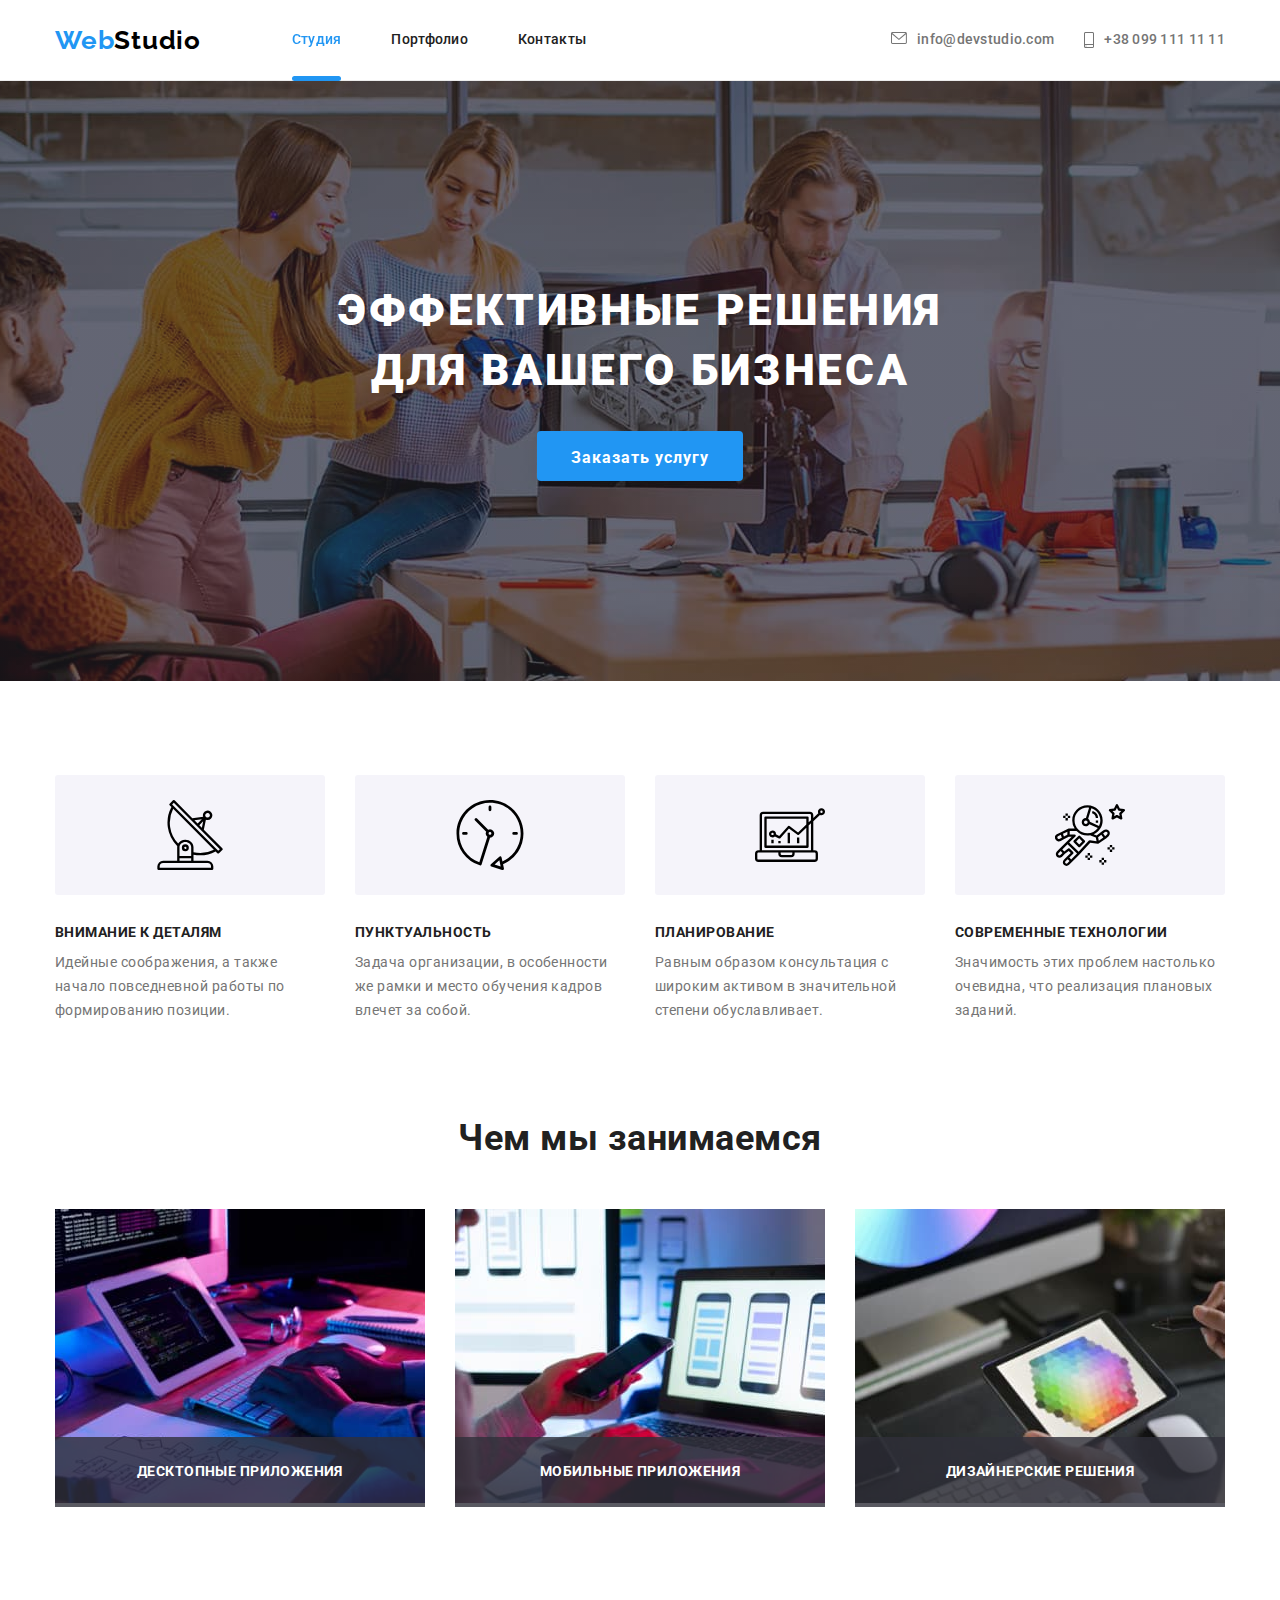
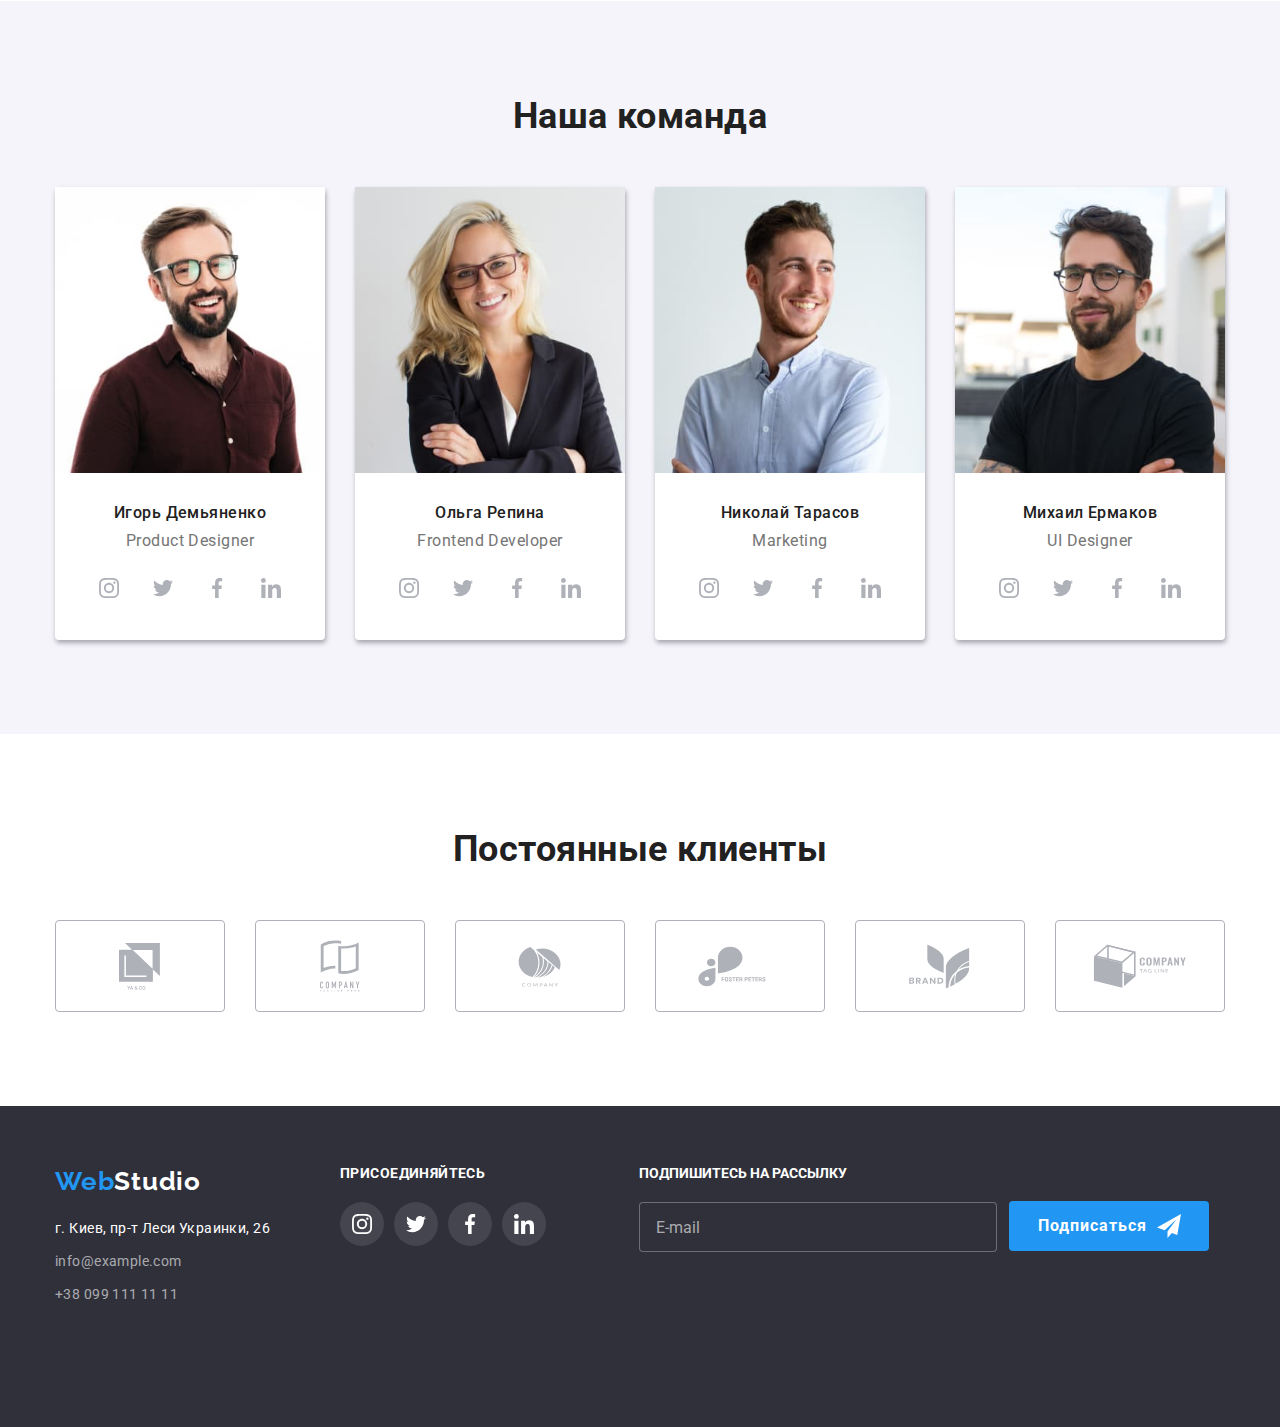
==== index.html @ f733507c "запушил дз №8" ====
<!DOCTYPE html>
<html lang="ru">
  <head>
    <meta charset="UTF-8" />
    <meta http-equiv="X-UA-Compatible" content="IE=edge" />
    <meta name="viewport" content="width=device-width, initial-scale=1.0" />
    <title>Document</title>
    <link rel="preconnect" href="https://fonts.googleapis.com" />
    <link rel="preconnect" href="https://fonts.gstatic.com" crossorigin />
    <link
      href="https://fonts.googleapis.com/css2?family=Raleway:wght@700&family=Roboto:wght@400;500;700;900&display=swap"
      rel="stylesheet"
    />
    <link
      rel="stylesheet"
      href="https://cdnjs.cloudflare.com/ajax/libs/modern-normalize/1.1.0/modern-normalize.min.css"
    />

    <link rel="stylesheet" href="./css/main.min.css" />
  </head>
  <body>
    <header class="header">
      <div class="container--flex container">
        <div class="mobile-menu" id="mobile-menu" data-menu>
          <nav class="site-nav">
            <ul class="site-nav__list">
              <li class="site-nav__item">
                <a href="/" class="site-nav__link site-nav__link--current">Студия</a>
              </li>
              <li class="site-nav__item">
                <a href="./portfolio.html" class="site-nav__link">Портфолио</a>
              </li>
              <li class="site-nav__item"><a href="" class="site-nav__link">Контакты</a></li>
            </ul>
          </nav>
          <ul class="contacts">
            <li class="contacts__item">
              <a class="contacts__link contacts__link--mail" href="mailto:info@devstudio.com">
                <svg class="contacts__icon contacts__icon--envelope">
                  <use href="./images/studio/sprite.svg#icon-envelope"></use>
                </svg>
                info@devstudio.com</a
              >
            </li>
            <li class="contacts__item">
              <a class="contacts__link contacts__link--tel" href="tel:+380991111111">
                <svg class="contacts__icon contacts__icon--smartphone">
                  <use href="./images/studio/sprite.svg#icon-smartphone"></use>
                </svg>
                +38 099 111 11 11</a
              >
            </li>
          </ul>
          <ul class="mobile-menu__list">
            <li class="mobile-menu__item"><a href="" class="mobile-menu__link">Intagram</a></li>
            <li class="mobile-menu__item"><a href="" class="mobile-menu__link">Twitter</a></li>
            <li class="mobile-menu__item"><a href="" class="mobile-menu__link">Facebook</a></li>
            <li class="mobile-menu__item"><a href="" class="mobile-menu__link">Linkedin</a></li>
          </ul>
        </div>
        <a class="header__logo" href="/">Web<span class="header__studio">Studio</span></a>
        <button
          type="button"
          -
          class="menu-button"
          aria-expanded="false"
          aria-controls="mobile-menu"
          data-menu-button
        >
          <svg
            class="mobile-button__icon"
            width="40px"
            height="40px"
            aria-label="Переключатель мобильного меню"
          >
            <use
              href="./images/mobile-menu-sprite.svg#icon-menu_40px"
              class="mobile-button__icon--menu"
            ></use>
            <use
              href="./images/mobile-menu-sprite.svg#icon-close_40px"
              class="mobile-button__icon--close"
            ></use>
          </svg>
        </button>
      </div>
    </header>
    <main>
      <div class="overlay">
        <section class="hero">
          <h1 class="hero__title">Эффективные решения для вашего бизнеса</h1>
          <button data-modal-open class="hero__button" type="button">Заказать услугу</button>
        </section>
      </div>
      <section class="section">
        <div class="container">
          <h2 class="section__title visually-hidden">Особенности</h2>
          <ul class="feutures">
            <li class="feutures__item">
              <div class="feutures__image">
                <svg class="feutures__icon">
                  <use
                    href="./images/studio/sprite.svg#icon-antenna"
                    width="70px"
                    height="70px"
                  ></use>
                </svg>
              </div>
              <h3 class="feutures__title">Внимание к деталям</h3>
              <p class="feutures__text">
                Идейные соображения, а также начало повседневной работы по формированию позиции.
              </p>
            </li>
            <li class="feutures__item">
              <div class="feutures__image">
                <svg class="feutures__icon">
                  <use href="./images/studio/sprite.svg#icon-clock"></use>
                </svg>
              </div>
              <h3 class="feutures__title">Пунктуальность</h3>
              <p class="feutures__text">
                Задача организации, в особенности же рамки и место обучения кадров влечет за собой.
              </p>
            </li>
            <li class="feutures__item">
              <div class="feutures__image">
                <svg class="feutures__icon">
                  <use
                    href="./images/studio/sprite.svg#icon-diagram"
                    width="70px"
                    height="70px"
                  ></use>
                </svg>
              </div>
              <h3 class="feutures__title">Планирование</h3>
              <p class="feutures__text">
                Равным образом консультация с широким активом в значительной степени обуславливает.
              </p>
            </li>
            <li class="feutures__item">
              <div class="feutures__image">
                <svg class="feutures__icon">
                  <use
                    href="./images/studio/sprite.svg#icon-astronaut"
                    width="70px"
                    height="70px"
                  ></use>
                </svg>
              </div>
              <h3 class="feutures__title">Современные технологии</h3>
              <p class="feutures__text">
                Значимость этих проблем настолько очевидна, что реализация плановых заданий.
              </p>
            </li>
          </ul>
        </div>
      </section>
      <section class="example section">
        <div class="container">
          <h2 class="section__title">Чем мы занимаемся</h2>
          <ul class="examples">
            <li class="examples__item">
              <a href="" class="examples__link"
                ><img
                  srcset="
                    ./images/studio/Example-370px.jpg    1x,
                    ./images/studio/Example-370px@2x.jpg 2x
                  "
                  src="./images/studio/Example-370px.jpg"
                  alt="Человек набирает код"
                  width="370"
                />
                <div class="examples__thumb">
                  <p class="examples__text">ДЕСКТОПНЫЕ ПРИЛОЖЕНИЯ</p>
                </div>
              </a>
            </li>
            <li class="examples__item">
              <a href="" class="examples__link"
                ><img
                  srcset="
                    ./images/studio/Example1-370px.jpg    1x,
                    ./images/studio/Example1-370px@2x.jpg 2x
                  "
                  src="./images/studio/Example1-370px.jpg"
                  alt="Сайты на мобильных телефонах"
                  width="370"
                />
                <div class="examples__thumb">
                  <p class="examples__text">МОБИЛЬНЫЕ ПРИЛОЖЕНИЯ</p>
                </div>
              </a>
            </li>
            <li class="examples__item">
              <a href="" class="examples__link"
                ><img
                  srcset="
                    ./images/studio/Example2-370px.jpg    1x,
                    ./images/studio/Example2-370px@2x.jpg 2x
                  "
                  src="./images/studio/Example2-370px.jpg"
                  alt="Дизайнер подбирает цвета"
                  width="370"
                />
                <div class="examples__thumb">
                  <p class="examples__text">ДИЗАЙНЕРСКИЕ РЕШЕНИЯ</p>
                </div>
              </a>
            </li>
          </ul>
        </div>
      </section>
      <section class="members section">
        <div class="container">
          <h2 class="section__title">Наша команда</h2>
          <ul class="staff">
            <li class="staff__item">
              <img
                class="staff__image"
                srcset="
                  ./images/studio/img-270px.jpg    270w,
                  ./images/studio/img-354px.jpg    354w,
                  ./images/studio/img-450px.jpg    450w,
                  ./images/studio/img-270px@2x.jpg 540w,
                  ./images/studio/img-354px@2x.jpg 708w,
                  ./images/studio/img-450px@2x.jpg 900w
                "
                src="./images/studio/img-270px.jpg"
                sizes="(min-width:1200px) 25vw, (min-width:768px) 50vw, 100vw"
                alt="Мужчина"
              />
              <h3 class="staff__name">Игорь Демьяненко</h3>
              <p class="staff__post">Product Designer</p>
              <ul class="socials">
                <li class="socials__item">
                  <a href="" class="socials__link">
                    <svg class="socials__icon">
                      <use href="./images/studio/sprite.svg#icon-instagram"></use>
                    </svg>
                  </a>
                </li>
                <li class="socials__item">
                  <a href="" class="socials__link">
                    <svg class="socials__icon">
                      <use href="./images/studio/sprite.svg#icon-twitter"></use>
                    </svg>
                  </a>
                </li>
                <li class="socials__item">
                  <a href="" class="socials__link">
                    <svg class="socials__icon">
                      <use href="./images/studio/sprite.svg#icon-facebook"></use>
                    </svg>
                  </a>
                </li>
                <li class="socials__item">
                  <a href="" class="socials__link">
                    <svg class="socials__icon">
                      <use href="./images/studio/sprite.svg#icon-linkedin"></use>
                    </svg>
                  </a>
                </li>
              </ul>
            </li>
            <li class="staff__item">
              <img
                class="staff__image"
                srcset="
                  ./images/studio/img1-270px.jpg    270w,
                  ./images/studio/img1-354px.jpg    354w,
                  ./images/studio/img1-450px.jpg    450w,
                  ./images/studio/img1-270px@2x.jpg 540w,
                  ./images/studio/img1-354px@2x.jpg 708w,
                  ./images/studio/img1-450px@2x.jpg 900w
                "
                src="./images/studio/img1-270px.jpg"
                sizes="(min-width:1200px) 25vw, (min-width:768px) 50vw, 100vw"
                alt="Женщина"
              />
              <h3 class="staff__name">Ольга Репина</h3>
              <p class="staff__post">Frontend Developer</p>
              <ul class="socials">
                <li class="socials__item">
                  <a href="" class="socials__link">
                    <svg class="socials__icon">
                      <use href="./images/studio/sprite.svg#icon-instagram"></use>
                    </svg>
                  </a>
                </li>
                <li class="socials__item">
                  <a href="" class="socials__link">
                    <svg class="socials__icon">
                      <use href="./images/studio/sprite.svg#icon-twitter"></use>
                    </svg>
                  </a>
                </li>
                <li class="socials__item">
                  <a href="" class="socials__link">
                    <svg class="socials__icon">
                      <use href="./images/studio/sprite.svg#icon-facebook"></use>
                    </svg>
                  </a>
                </li>
                <li class="socials__item">
                  <a href="" class="socials__link">
                    <svg class="socials__icon">
                      <use href="./images/studio/sprite.svg#icon-linkedin"></use>
                    </svg>
                  </a>
                </li>
              </ul>
            </li>
            <li class="staff__item">
              <img
                class="staff__image"
                srcset="
                  ./images/studio/img2-270px.jpg    270w,
                  ./images/studio/img2-354px.jpg    354w,
                  ./images/studio/img2-450px.jpg    450w,
                  ./images/studio/img2-270px@2x.jpg 540w,
                  ./images/studio/img2-354px@2x.jpg 708w,
                  ./images/studio/img2-450px@2x.jpg 900w
                "
                src="./images/studio/img2-270px.jpg"
                sizes="(min-width:1200px) 25vw, (min-width:768px) 50vw, 100vw"
                alt="Мужчина"
              />
              <h3 class="staff__name">Николай Тарасов</h3>
              <p class="staff__post">Marketing</p>
              <ul class="socials">
                <li class="socials__item">
                  <a href="" class="socials__link">
                    <svg class="socials__icon">
                      <use href="./images/studio/sprite.svg#icon-instagram"></use>
                    </svg>
                  </a>
                </li>
                <li class="socials__item">
                  <a href="" class="socials__link">
                    <svg class="socials__icon">
                      <use href="./images/studio/sprite.svg#icon-twitter"></use>
                    </svg>
                  </a>
                </li>
                <li class="socials__item">
                  <a href="" class="socials__link">
                    <svg class="socials__icon">
                      <use href="./images/studio/sprite.svg#icon-facebook"></use>
                    </svg>
                  </a>
                </li>
                <li class="socials__item">
                  <a href="" class="socials__link">
                    <svg class="socials__icon">
                      <use href="./images/studio/sprite.svg#icon-linkedin"></use>
                    </svg>
                  </a>
                </li>
              </ul>
            </li>
            <li class="staff__item">
              <img
                class="staff__image"
                srcset="
                  ./images/studio/img3-270px.jpg    270w,
                  ./images/studio/img3-354px.jpg    354w,
                  ./images/studio/img3-450px.jpg    450w,
                  ./images/studio/img3-270px@2x.jpg 540w,
                  ./images/studio/img3-354px@2x.jpg 708w,
                  ./images/studio/img3-450px@2x.jpg 900w
                "
                src="./images/studio/img3-270px.jpg"
                sizes="(min-width:1200px) 25vw, (min-width:768px) 50vw, 100vw"
                alt="Мужчина"
              />
              <h3 class="staff__name">Михаил Ермаков</h3>
              <p class="staff__post">UI Designer</p>
              <ul class="socials">
                <li class="socials__item">
                  <a href="" class="socials__link">
                    <svg class="socials__icon">
                      <use href="./images/studio/sprite.svg#icon-instagram"></use>
                    </svg>
                  </a>
                </li>
                <li class="socials__item">
                  <a href="" class="socials__link">
                    <svg class="socials__icon">
                      <use href="./images/studio/sprite.svg#icon-twitter"></use>
                    </svg>
                  </a>
                </li>
                <li class="socials__item">
                  <a href="" class="socials__link">
                    <svg class="socials__icon">
                      <use href="./images/studio/sprite.svg#icon-facebook"></use>
                    </svg>
                  </a>
                </li>
                <li class="socials__item">
                  <a href="" class="socials__link">
                    <svg class="socials__icon">
                      <use href="./images/studio/sprite.svg#icon-linkedin"></use>
                    </svg>
                  </a>
                </li>
              </ul>
            </li>
          </ul>
        </div>
      </section>
      <section class="clients section">
        <div class="container">
          <h1 class="section__title">Постоянные клиенты</h1>
          <ul class="clients__list">
            <li class="clients__item">
              <a href="" class="clients__link">
                <svg class="clients__icon" height="47px" width="41px">
                  <use href="./images/studio/sprite.svg#icon-group"></use>
                </svg>
              </a>
            </li>
            <li class="clients__item">
              <a href="" class="clients__link">
                <svg class="clients__icon" width="40px" height="52px">
                  <use href="./images/studio/sprite.svg#icon-group1"></use>
                </svg>
              </a>
            </li>
            <li class="clients__item">
              <a href="" class="clients__link">
                <svg class="clients__icon" width="43px" height="41px">
                  <use href="./images/studio/sprite.svg#icon-group2"></use>
                </svg>
              </a>
            </li>
            <li class="clients__item">
              <a href="" class="clients__link">
                <svg class="clients__icon" width="84px" height="41px">
                  <use href="./images/studio/sprite.svg#icon-group3"></use>
                </svg>
              </a>
            </li>
            <li class="clients__item">
              <a href="" class="clients__link">
                <svg class="clients__icon" width="63px" height="45px">
                  <use href="./images/studio/sprite.svg#icon-group4"></use>
                </svg>
              </a>
            </li>
            <li class="clients__item">
              <a href="" class="clients__link">
                <svg class="clients__icon" width="94px" height="44px">
                  <use href="./images/studio/sprite.svg#icon-group5"></use>
                </svg>
              </a>
            </li>
          </ul>
        </div>
      </section>
    </main>
    <footer class="footer">
      <div class="container">
        <div class="flexbox">
          <div class="info">
            <a class="header__logo" href="/"
              >Web<span class="header__studio--white">Studio</span></a
            >
            <ul class="info__list">
              <li class="info__item">
                <p class="info__adress">г. Киев, пр-т Леси Украинки, 26</p>
              </li>
              <li class="info__item">
                <a class="info__link" href="mailto:info@example.com">info@example.com</a>
              </li>
              <li class="info__item">
                <a class="info__link" href="tel:+380991111111">+38 099 111 11 11</a>
              </li>
            </ul>
          </div>
          <div class="footer__socials">
            <h2 class="socials__title">Присоединяйтесь</h2>
            <ul class="socials socials--footer">
              <li class="socials__item">
                <a href="" class="socials__link socials__link--white">
                  <svg class="socials__icon">
                    <use href="./images/studio/sprite.svg#icon-instagram"></use>
                  </svg>
                </a>
              </li>
              <li class="socials__item">
                <a href="" class="socials__link socials__link--white">
                  <svg class="socials__icon">
                    <use href="./images/studio/sprite.svg#icon-twitter"></use>
                  </svg>
                </a>
              </li>
              <li class="socials__item">
                <a href="" class="socials__link socials__link--white">
                  <svg class="socials__icon">
                    <use href="./images/studio/sprite.svg#icon-facebook"></use>
                  </svg>
                </a>
              </li>
              <li class="socials__item">
                <a href="" class="socials__link socials__link--white">
                  <svg class="socials__icon">
                    <use href="./images/studio/sprite.svg#icon-linkedin"></use>
                  </svg>
                </a>
              </li>
            </ul>
          </div>
          <form class="subscribe" name="subscribe">
            <label class="subscribe__label" for="footer-label">ПОДПИШИТЕСЬ НА РАССЫЛКУ</label>
            <input
              class="subscribe__input"
              type="email"
              name="email"
              placeholder="E-mail"
              id="footer-label"
            />
            <button class="subscribe__button" type="submit">
              <span class="subscribe__text">Подписаться</span>
              <svg class="subscribe__icon" height="24px" weith="24px">
                <use href="./images/studio/sprite.svg#icon-send"></use>
              </svg>
            </button>
          </form>
        </div>
      </div>
    </footer>
    <div data-modal class="backdrop is-hidden">
      <div class="modal">
        <button data-modal-close class="modal__close">
          <svg class="modal__icon" width="11px" height="11px">
            <use href="./images/studio/sprite.svg#icon-Vector"></use>
          </svg>
        </button>
        <form class="request" action="request">
          <h1 class="request__text">Оставьте свои данные, мы вам перезвоним</h1>
          <div class="request__field">
            <label for="username" class="request__label">Имя</label>
            <input
              class="request__input"
              type="text"
              name="username"
              id="username"
              placeholder=" "
            />
            <svg class="request__icon">
              <use href="./images/studio/sprite.svg#icon-person-black-18dp-1"></use>
            </svg>
          </div>
          <div class="request__field">
            <label for="user-tel" class="request__label">Телефон</label>
            <input class="request__input" type="tel" name="tel" id="user-tel" placeholder=" " />
            <svg class="request__icon">
              <use href="./images/studio/sprite.svg#icon-phone-black-18dp-1"></use>
            </svg>
          </div>
          <div class="request__field">
            <label for="user-mail" class="request__label">Почта</label>
            <input
              class="request__input"
              type="email"
              name="email"
              id="user-mail"
              placeholder=" "
            />
            <svg class="request__icon">
              <use href="./images/studio/sprite.svg#icon-email-black-18dp-1"></use>
            </svg>
          </div>
          <div class="request__field">
            <label class="request__label" for="comment ">Комментарий</label>
            <textarea
              class="comment-area"
              name="comment"
              id="comment"
              placeholder="Введите текст"
            ></textarea>
          </div>
          <div class="agreement">
            <input class="agreement__input" id="check" type="checkbox" />
            <label class="agreement__label" for="check"
              >Соглашаюсь с рассылкой и принимаю
              <a class="agreement__link" href="/">Условия договора </a>
              <span class="agreement__check">
                <svg width="16px" height="15px" class="agreement__icon">
                  <use href="./images/studio/sprite.svg#icon-icon-check"></use>
                </svg>
              </span>
            </label>
          </div>
          <div class="send">
            <button class="send__button" type="submit">Отправить</button>
          </div>
        </form>
      </div>
    </div>
    <script src="./js/modal.js"></script>
    <script src="./js/menu.js"></script>
  </body>
</html>
---- css/main.min.css ----
html{-webkit-box-sizing:border-box;box-sizing:border-box}*,*::before,*::after{-webkit-box-sizing:inherit;box-sizing:inherit}body{color:#757575}:root{--main-animation: cubic-bezier(0.4, 0, 0.2, 1)}.container{padding-left:15px;padding-right:15px;margin:0 auto;width:100%}@media screen and (min-width: 480px){.container{width:480px}}@media screen and (min-width: 768px){.container{width:768px}}@media screen and (min-width: 1200px){.container{width:1200px}}.container--flex{display:-webkit-box;display:-ms-flexbox;display:flex;-webkit-box-align:center;-ms-flex-align:center;align-items:center;-webkit-box-pack:justify;-ms-flex-pack:justify;justify-content:space-between}@media screen and (min-width: 768px){.container--flex{-webkit-box-orient:horizontal;-webkit-box-direction:reverse;-ms-flex-direction:row-reverse;flex-direction:row-reverse;-webkit-box-pack:justify;-ms-flex-pack:justify;justify-content:space-between}}.section{padding-top:60px;padding-bottom:60px}@media screen and (min-width: 1200px){.section{padding-bottom:0;padding-top:94px}}.section__title{margin-top:0;margin-bottom:50px;color:#212121;text-align:center}.visually-hidden{position:absolute;white-space:nowrap;margin:-1px;width:1px;height:1px;overflow:hidden;border:0;padding:0;clip:rect(0 0 0 0);-webkit-clip-path:inset(50%);clip-path:inset(50%)}body{font-family:Roboto,sans-serif}main{letter-spacing:.03em}.header__logo{font-family:Raleway,cursive;font-weight:700;font-size:24px;line-height:1.16;letter-spacing:.03em}@media screen and (min-width: 1200px){.header__logo{font-size:26px;line-height:1.19}}.site-nav__link{font-weight:500;font-size:40px;line-height:1.18;letter-spacing:.02em}@media screen and (min-width: 768px){.site-nav__link{font-size:14px;line-height:1.14}}.contacts__link--tel{font-size:34px;line-height:1.18;font-weight:500;letter-spacing:.02em}.contacts__link--mail{font-size:24px;line-height:1.16;font-weight:500;letter-spacing:.02em}@media screen and (min-width: 768px){.contacts__link{font-weight:500;font-size:12px;line-height:1.16;letter-spacing:.02em}}@media screen and (min-width: 1200px){.contacts__link{font-size:14px;line-height:1.14}}.mobile-menu__item{font-weight:500;font-size:18px;line-height:1.2;letter-spacing:.02em}.hero__button{font-weight:700;font-size:16px;line-height:1.9;letter-spacing:.06em}.section__title{font-weight:700;font-size:36px;line-height:1.17}.hero__title{font-family:"Roboto";font-weight:900;font-size:26px;line-height:1.62;text-align:center;letter-spacing:.06em;text-transform:uppercase}@media screen and (min-width: 1200px){.hero__title{font-size:44px;line-height:1.36}}.feutures__title{font-weight:700;font-size:14px;line-height:1.14;text-transform:uppercase}.feutures__text{font-size:14px;line-height:1.71}.examples__text{font-weight:700;font-size:14px;line-height:1.14;text-align:center;letter-spacing:.03em;text-transform:uppercase}.staff__name{font-weight:500;font-size:16px;line-height:1.19}.info__adress{font-size:14px;line-height:1.71;letter-spacing:.03em}.info__link{font-size:14px;line-height:1.71;letter-spacing:.03em}.socials__title{font-weight:700;font-size:14px;line-height:1.14;letter-spacing:.03em;text-transform:uppercase}.subscribe__label{font-weight:700;font-size:14px;line-height:1.14;text-transform:uppercase}.subscribe__input::-webkit-input-placeholder{font-weight:400;font-size:16px;line-height:1.25}.subscribe__input::-moz-placeholder{font-weight:400;font-size:16px;line-height:1.25}.subscribe__input:-ms-input-placeholder{font-weight:400;font-size:16px;line-height:1.25}.subscribe__input::-ms-input-placeholder{font-weight:400;font-size:16px;line-height:1.25}.subscribe__input::placeholder{font-weight:400;font-size:16px;line-height:1.25}.subscribe__button{font-weight:700;font-size:16px;line-height:1.87;letter-spacing:.06em}.projects__btn{font-family:Roboto,sans-serif;font-weight:500;font-size:16px;line-height:1.6}.works__title{font-weight:700;font-size:18px;line-height:2;letter-spacing:.06em}.works__text{font-size:16px;line-height:1.9}.thumb__text{font-weight:400;font-size:18px;line-height:28px}.request__text{font-weight:700;font-size:20px;line-height:1.15}.request__label{font-weight:400;font-size:12px;line-height:1.17;letter-spacing:.01em}.comment-area::-webkit-input-placeholder{font-weight:400;font-size:12px;line-height:14px;letter-spacing:.01em}.comment-area::-moz-placeholder{font-weight:400;font-size:12px;line-height:14px;letter-spacing:.01em}.comment-area:-ms-input-placeholder{font-weight:400;font-size:12px;line-height:14px;letter-spacing:.01em}.comment-area::-ms-input-placeholder{font-weight:400;font-size:12px;line-height:14px;letter-spacing:.01em}.comment-area::placeholder{font-weight:400;font-size:12px;line-height:14px;letter-spacing:.01em}.agreement__label{font-weight:400;font-size:12px;line-height:1.16;letter-spacing:.03em}@media screen and (min-width: 1200px){.agreement__label{font-size:14px;line-height:1.71}}.send__button{font-weight:700;font-size:16px;line-height:1.87;letter-spacing:.06em}.mobile-menu__list,.works,.projects__list,.info__list,.clients__list,.staff,.examples,.feutures,.contacts,.site-nav__list{padding:0;margin:0;list-style:none}.header{border-bottom:1px solid #ececec;position:relative}.header__logo{text-decoration:none;color:#2196f3}@media screen and (max-width: 767px){.mobile-menu.is-open~.header__logo{opacity:0}}.header__studio{color:#000}.header__studio--white{color:#fff}@media screen and (min-width: 768px){.site-nav{display:-webkit-box;display:-ms-flexbox;display:flex;margin-right:84px}}@media screen and (min-width: 1200px){.site-nav{margin-right:305px}}@media screen and (min-width: 768px){.site-nav__list{display:-webkit-box;display:-ms-flexbox;display:flex}}.site-nav__item:not(:last-child){margin-right:50px}@media screen and (max-width: 767px){.site-nav__item:not(:last-child){margin-bottom:32px;margin-right:0}}@media screen and (max-width: 767px){.site-nav__item:last-child{margin-bottom:302px}}.site-nav__link{color:#212121;text-decoration:none;-webkit-transition:color 250ms var(--main-animation);transition:color 250ms var(--main-animation)}@media screen and (min-width: 768px){.site-nav__link{display:block;padding-top:32px;padding-bottom:32px}}.site-nav__link:hover,.site-nav__link:focus{color:#2196f3}.site-nav__link--current{color:#2196f3;position:relative}@media screen and (min-width: 768px){.site-nav__link--current::after{content:"";position:absolute;bottom:-1px;right:0;height:5px;width:100%;border-radius:5px;background:#2196f3}}.contacts{display:-webkit-box;display:-ms-flexbox;display:flex;margin-bottom:64px;-webkit-box-pack:center;-ms-flex-pack:center;justify-content:center;-webkit-box-orient:vertical;-webkit-box-direction:reverse;-ms-flex-direction:column-reverse;flex-direction:column-reverse}@media screen and (min-width: 768px){.contacts{margin-bottom:0;-webkit-box-orient:vertical;-webkit-box-direction:normal;-ms-flex-direction:column;flex-direction:column}}@media screen and (min-width: 1200px){.contacts{-webkit-box-orient:horizontal;-webkit-box-direction:normal;-ms-flex-direction:row;flex-direction:row}}.contacts__icon{display:none;margin-right:10px;fill:currentColor}.contacts__icon--envelope{width:16px;height:12px}.contacts__icon--smartphone{width:10px;height:16px}@media screen and (min-width: 767px){.contacts__icon{display:block}}@media screen and (min-width: 1200px){.contacts__item:not(:last-child){margin-right:30px}}.contacts__link{text-decoration:none;color:#757575;display:-webkit-box;display:-ms-flexbox;display:flex;-webkit-transition:color 250ms var(--main-animation);transition:color 250ms var(--main-animation)}.contacts__link:hover,.contacts__link:focus{color:#2196f3}@media screen and (min-width: 1200px){.contacts__link{padding-top:32px;padding-bottom:32px}}@media screen and (max-width: 767px){.contacts__link--tel{color:#2196f3;margin-bottom:32px}}@media screen and (min-width: 768px){.contacts__link--mail{margin-bottom:10px}}@media screen and (min-width: 1200px){.contacts__link--mail{margin-bottom:0}}.hero{display:block;padding-bottom:200px;padding-top:200px;text-align:center}.hero__title{margin-left:auto;margin-right:auto;width:360px;margin-top:0;margin-bottom:30px;color:#fff}@media screen and (min-width: 1200px){.hero__title{width:700px}}.overlay{max-width:1600px;height:600px;margin-left:auto;margin-right:auto;background-image:-webkit-gradient(linear, left top, right top, from(rgba(47, 48, 58, 0.4)), to(rgba(47, 48, 58, 0.4))),url("/images/studio/Header-480px.jpg");background-image:linear-gradient(to right, rgba(47, 48, 58, 0.4), rgba(47, 48, 58, 0.4)),url("/images/studio/Header-480px.jpg");background-size:cover;background-position:center}@media screen and (min-device-pixel-ratio: 2),screen and (-webkit-min-device-pixel-ratio: 2),screen and (min-resolution: 2dppx),screen and (min-resolution: 192dpi){.overlay{background-image:-webkit-gradient(linear, left top, right top, from(rgba(47, 48, 58, 0.4)), to(rgba(47, 48, 58, 0.4))),url("/images/studio/Header-480px@2x.jpg");background-image:linear-gradient(to right, rgba(47, 48, 58, 0.4), rgba(47, 48, 58, 0.4)),url("/images/studio/Header-480px@2x.jpg")}}@media screen and (min-width: 481px){.overlay{background-image:-webkit-gradient(linear, left top, right top, from(rgba(47, 48, 58, 0.4)), to(rgba(47, 48, 58, 0.4))),url("/images/studio/Header-768px.jpg");background-image:linear-gradient(to right, rgba(47, 48, 58, 0.4), rgba(47, 48, 58, 0.4)),url("/images/studio/Header-768px.jpg")}}@media screen and (min-width: 481px)and (min-device-pixel-ratio: 2),screen and (min-width: 481px)and (-webkit-min-device-pixel-ratio: 2),screen and (min-width: 481px)and (min-resolution: 2dppx),screen and (min-width: 481px)and (min-resolution: 192dpi){.overlay{background-image:-webkit-gradient(linear, left top, right top, from(rgba(47, 48, 58, 0.4)), to(rgba(47, 48, 58, 0.4))),url("/images/studio/Header-768px@2x.jpg");background-image:linear-gradient(to right, rgba(47, 48, 58, 0.4), rgba(47, 48, 58, 0.4)),url("/images/studio/Header-768px@2x.jpg")}}@media screen and (min-width: 769px){.overlay{background-image:-webkit-gradient(linear, left top, right top, from(rgba(47, 48, 58, 0.4)), to(rgba(47, 48, 58, 0.4))),url("/images/studio/Header-1600px.jpg");background-image:linear-gradient(to right, rgba(47, 48, 58, 0.4), rgba(47, 48, 58, 0.4)),url("/images/studio/Header-1600px.jpg")}}@media screen and (min-width: 769px)and (min-device-pixel-ratio: 2),screen and (min-width: 769px)and (-webkit-min-device-pixel-ratio: 2),screen and (min-width: 769px)and (min-resolution: 2dppx),screen and (min-width: 769px)and (min-resolution: 192dpi){.overlay{background-image:-webkit-gradient(linear, left top, right top, from(rgba(47, 48, 58, 0.4)), to(rgba(47, 48, 58, 0.4))),url("/images/studio/Header-1600px@2x.jpg");background-image:linear-gradient(to right, rgba(47, 48, 58, 0.4), rgba(47, 48, 58, 0.4)),url("/images/studio/Header-1600px@2x.jpg")}}.hero__button{height:50px;min-width:200px;display:inline-block;border-radius:4px;padding:10px 32px;background:#2196f3;color:#fff;text-align:center;border-color:rgba(0,0,0,0);cursor:pointer;text-decoration:none;-webkit-transition:background-color 250ms var(--main-animation);transition:background-color 250ms var(--main-animation)}.hero__button:hover,.hero__button:focus{background-color:#188ce8}.feutures{display:-webkit-box;display:-ms-flexbox;display:flex;-ms-flex-wrap:wrap;flex-wrap:wrap}@media screen and (min-width: 768px){.feutures{margin:-15px}}@media screen and (min-width: 1200px){.feutures{-ms-flex-wrap:nowrap;flex-wrap:nowrap}}.feutures__icon{width:70px;height:70px}.feutures__image{height:120px;border-radius:3px;display:-webkit-box;display:-ms-flexbox;display:flex;background-color:#f5f4fa;-webkit-box-pack:center;-ms-flex-pack:center;justify-content:center;-webkit-box-align:center;-ms-flex-align:center;align-items:center}.feutures__title{margin-left:auto;margin-right:auto;margin-top:30px;margin-bottom:10px;color:#212121}.feutures__text{margin-top:0;margin-bottom:0}@media screen and (max-width: 767px){.feutures__item{display:-webkit-box;display:-ms-flexbox;display:flex;-webkit-box-orient:vertical;-webkit-box-direction:normal;-ms-flex-direction:column;flex-direction:column}}@media screen and (min-width: 768px){.feutures__item{width:calc((100% - 60px)/2);margin:15px}}@media screen and (min-width: 1200px){.feutures__item{width:calc((100% - 120px)/4)}}@media screen and (max-width: 767px){.feutures__item:not(:last-child){margin-bottom:30px}}.example{padding-bottom:94px}@media screen and (max-width: 1199px){.example{display:none}}.examples{-webkit-box-pack:center;-ms-flex-pack:center;justify-content:center;display:-webkit-box;display:-ms-flexbox;display:flex}.examples__item:not(:last-child){margin-right:30px}.examples__item{position:relative}.examples__thumb{display:-webkit-box;display:-ms-flexbox;display:flex;position:absolute;bottom:0%;width:370px;height:70px;-webkit-box-pack:center;-ms-flex-pack:center;justify-content:center;-webkit-box-align:center;-ms-flex-align:center;align-items:center;background-color:rgba(47,48,58,.8)}.examples__text{color:#fff}.examples__link{text-decoration:none}.socials{display:-webkit-box;display:-ms-flexbox;display:flex;list-style:none;padding-top:16px;padding-left:0;padding-bottom:24px;-webkit-box-pack:center;-ms-flex-pack:center;justify-content:center}@media screen and (min-width: 1200px){.socials{padding-bottom:30px}}.socials__link{-webkit-box-pack:center;-ms-flex-pack:center;justify-content:center;-webkit-box-align:center;-ms-flex-align:center;align-items:center;border-radius:50%;width:44px;height:44px;display:-webkit-box;display:-ms-flexbox;display:flex;color:#afb1b8;background-color:rgba(255,255,255,.1);-webkit-transition:color 250ms var(--main-animation),background-color 250ms var(--main-animation);transition:color 250ms var(--main-animation),background-color 250ms var(--main-animation)}.socials__link:focus,.socials__link:hover{background-color:#2196f3;color:#fff}.socials__link--white{color:#fff}.socials__item{width:44px;height:44px;border-radius:50%}.socials__item:not(:last-child){margin-right:10px}.socials__icon{width:20px;height:20px;fill:currentColor}.footer__socials{display:-webkit-box;display:-ms-flexbox;display:flex;-webkit-box-orient:vertical;-webkit-box-direction:normal;-ms-flex-direction:column;flex-direction:column}@media screen and (max-width: 1199px){.footer__socials{-webkit-box-align:center;-ms-flex-align:center;align-items:center}}.socials--footer{margin:0;padding-top:20px}@media screen and (min-width: 768px){.socials--footer{padding-left:0;padding-right:0;padding-bottom:0}}.socials__title{color:#fff;margin-bottom:0;margin-top:0}.members{padding-bottom:94px;background-color:#f5f4fa}.staff__image{display:block;max-width:100%}.staff{text-align:center}@media screen and (min-width: 768px){.staff{display:-webkit-box;display:-ms-flexbox;display:flex;-ms-flex-wrap:wrap;flex-wrap:wrap;margin:-15px}}@media screen and (min-width: 1200px){.staff{-ms-flex-wrap:nowrap;flex-wrap:nowrap}}.staff__item{border-radius:4px;-webkit-box-shadow:1px 3px 5px rgba(47,48,58,.4);box-shadow:1px 3px 5px rgba(47,48,58,.4);margin-bottom:30px;background-color:#fff}@media screen and (min-width: 768px){.staff__item{margin:15px;width:calc((100% - 60px)/2)}}@media screen and (min-width: 1200px){.staff__item{width:calc((100% - 120px)/4)}}.staff__name{margin-top:30px;margin-bottom:0;color:#212121}.staff__post{margin-top:10px;margin-bottom:0;color:#757575}.clients{padding-top:94px;padding-bottom:94px}.clients__list{display:-webkit-box;display:-ms-flexbox;display:flex;-ms-flex-wrap:wrap;flex-wrap:wrap;margin:-15px;padding:0;list-style:none}@media screen and (min-width: 1200px){.clients__list{-ms-flex-wrap:nowrap;flex-wrap:nowrap}}.clients__link{display:-webkit-box;display:-ms-flexbox;display:flex;-webkit-box-pack:center;-ms-flex-pack:center;justify-content:center;-webkit-box-align:center;-ms-flex-align:center;align-items:center;text-decoration:none;width:100%;color:#afb1b8;border:1px solid #afb1b8;border-radius:4px;-webkit-transition:color 250ms var(--main-animation),border-color 250ms var(--main-animation);transition:color 250ms var(--main-animation),border-color 250ms var(--main-animation)}.clients__link:hover,.clients__link:focus{border-color:#2196f3;color:#2196f3}.clients__icon{fill:currentColor}.clients__item{display:-webkit-box;display:-ms-flexbox;display:flex;height:92px;margin:15px;width:calc((100% - 60px)/2)}@media screen and (min-width: 768px){.clients__item{width:calc((100% - 90px)/3)}}@media screen and (min-width: 1200px){.clients__item{width:calc((100% - 180px)/6)}}@media screen and (min-width: 767px){.flexbox{display:-webkit-box;display:-ms-flexbox;display:flex;-ms-flex-wrap:wrap;flex-wrap:wrap}}@media screen and (min-width: 1200px){.flexbox{-ms-flex-wrap:nowrap;flex-wrap:nowrap}}.footer{display:-webkit-box;display:-ms-flexbox;display:flex;padding-top:60px;padding-bottom:60px;background-color:#2f303a}.info{display:-webkit-box;display:-ms-flexbox;display:flex;-webkit-box-orient:vertical;-webkit-box-direction:normal;-ms-flex-direction:column;flex-direction:column;-webkit-box-align:center;-ms-flex-align:center;align-items:center;margin-bottom:60px}@media screen and (min-width: 768px){.info{margin-left:76px;margin-right:165px}}@media screen and (min-width: 1200px){.info{margin-left:0;margin-right:70px;-webkit-box-align:stretch;-ms-flex-align:stretch;align-items:stretch}}.info__list{display:-webkit-box;display:-ms-flexbox;display:flex;-webkit-box-orient:vertical;-webkit-box-direction:normal;-ms-flex-direction:column;flex-direction:column;margin-top:20px;list-style:none;margin-bottom:0;padding:0}@media screen and (max-width: 1199px){.info__list{-webkit-box-align:center;-ms-flex-align:center;align-items:center}}.info__item:not(:last-child){margin-bottom:9px}.info__adress{margin-top:0;margin-bottom:0;color:#fff}.info__link{color:rgba(255,255,255,.6);text-decoration:none;-webkit-transition:color 250ms var(--main-animation);transition:color 250ms var(--main-animation)}.info__link:hover,.info__link:focus{color:#2196f3}.subscribe{position:relative;display:-webkit-box;display:-ms-flexbox;display:flex;-webkit-box-orient:vertical;-webkit-box-direction:normal;-ms-flex-direction:column;flex-direction:column;-webkit-box-align:center;-ms-flex-align:center;align-items:center}@media screen and (min-width: 768px){.subscribe{margin-left:166px}}@media screen and (min-width: 1200px){.subscribe{margin-left:93px;-webkit-box-align:stretch;-ms-flex-align:stretch;align-items:stretch}}.subscribe__label{color:#fff}.subscribe__input{margin-top:20px;margin-bottom:20px;padding-left:16px;width:100%;height:50px;border:1px solid rgba(255,255,255,.3);border-radius:4px;background-color:#2f303a;color:var(--white-color);-webkit-transition:border-color 250ms var(--main-animation);transition:border-color 250ms var(--main-animation)}@media screen and (min-width: 768px){.subscribe__input{width:450px}}@media screen and (min-width: 1200px){.subscribe__input{width:358px}}.subscribe__input::-webkit-input-placeholder{color:rgba(255,255,255,.6)}.subscribe__input::-moz-placeholder{color:rgba(255,255,255,.6)}.subscribe__input:-ms-input-placeholder{color:rgba(255,255,255,.6)}.subscribe__input::-ms-input-placeholder{color:rgba(255,255,255,.6)}.subscribe__input::placeholder{color:rgba(255,255,255,.6)}.subscribe__input:not(:-moz-placeholder-shown){border-color:#2196f3;outline:none}.subscribe__input:not(:-ms-input-placeholder){border-color:#2196f3;outline:none}.subscribe__input:focus,.subscribe__input:hover,.subscribe__input:focus-within,.subscribe__input:not(:placeholder-shown){border-color:#2196f3;outline:none}.subscribe__button{position:relative;cursor:pointer;width:200px;height:50px;border:none;border-radius:4px;background-color:#2196f3;color:#fff}@media screen and (min-width: 1200px){.subscribe__button{position:absolute;top:35px;left:370px}}.subscribe__text{position:absolute;left:29px;top:10px}.subscribe__icon{position:absolute;height:24px;width:24px;bottom:13px;right:28px;fill:#fff}.backdrop{position:fixed;top:0;left:0;width:100%;height:100%;background-color:rgba(0,0,0,.2);opacity:1;-webkit-transition:opacity 250ms var(--main-animation),-webkit-transform 250ms var(--main-animation);transition:opacity 250ms var(--main-animation),-webkit-transform 250ms var(--main-animation);transition:opacity 250ms var(--main-animation),transform 250ms var(--main-animation);transition:opacity 250ms var(--main-animation),transform 250ms var(--main-animation),-webkit-transform 250ms var(--main-animation)}.backdrop.is-hidden{pointer-events:none;opacity:0}.backdrop.is-hidden .modal{-webkit-transform:perspective(400px) translate(-50%, -1000px) rotateX(45deg);transform:perspective(400px) translate(-50%, -1000px) rotateX(45deg)}.modal{position:absolute;top:50%;left:50%;-webkit-transform:perspective(400px) translate(-50%, -50%) rotateX(0deg);transform:perspective(400px) translate(-50%, -50%) rotateX(0deg);width:450px;height:609px;background-color:#fff;-webkit-transition:-webkit-transform 200ms var(--main-animation);transition:-webkit-transform 200ms var(--main-animation);transition:transform 200ms var(--main-animation);transition:transform 200ms var(--main-animation), -webkit-transform 200ms var(--main-animation)}@media screen and (min-width: 1200px){.modal{width:528px;height:581px}}.modal__close{position:absolute;top:8px;right:8px;cursor:pointer;height:30px;width:30px;background-color:#fff;border:1px solid rgba(0,0,0,.1);border-radius:50%;-webkit-transition:color 250ms var(--main-animation);transition:color 250ms var(--main-animation)}.modal__close:focus,.modal__close:hover{color:#2196f3}.modal__icon{fill:currentColor}.request{padding:40px}.request__field{position:relative;display:-webkit-box;display:-ms-flexbox;display:flex;-webkit-box-orient:vertical;-webkit-box-direction:normal;-ms-flex-direction:column;flex-direction:column}.request__input{width:370px;height:40px;padding-left:42px;border:1px solid rgba(33,33,33,.2);border-radius:4px;-webkit-transition:border-color 250ms var(--main-animation);transition:border-color 250ms var(--main-animation)}@media screen and (min-width: 1200px){.request__input{width:448px}}.request__input:not(:-moz-placeholder-shown){border-color:#2196f3;outline:none}.request__input:not(:-ms-input-placeholder){border-color:#2196f3;outline:none}.request__input:focus,.request__input:hover,.request__input:focus-within,.request__input:not(:placeholder-shown){border-color:#2196f3;outline:none}.request__input:not(:-moz-placeholder-shown)~.request__icon{fill:#2196f3}.request__input:not(:-ms-input-placeholder)~.request__icon{fill:#2196f3}.request__input:focus~.request__icon,.request__input:hover~.request__icon,.request__input:focus-within~.request__icon,.request__input:not(:placeholder-shown)~.request__icon{fill:#2196f3}.request__text{margin:0;text-align:center;color:#212121}.request__label{display:inline-block;margin-bottom:4px;margin-top:10px;color:#757575}.request__icon{position:absolute;top:39px;left:12px;width:18px;height:18px;fill:currentColor;-webkit-transition:fill 250ms var(--main-animation);transition:fill 250ms var(--main-animation)}.comment-area{position:relative;width:370px;height:120px;resize:none;border:1px solid rgba(33,33,33,.2);border-radius:4px;-webkit-transition:border-color 250ms var(--main-animation);transition:border-color 250ms var(--main-animation)}@media screen and (min-width: 1200px){.comment-area{width:448px}}.comment-area::-webkit-input-placeholder{position:absolute;top:12px;left:16px;color:rgba(117,117,117,.5)}.comment-area::-moz-placeholder{position:absolute;top:12px;left:16px;color:rgba(117,117,117,.5)}.comment-area:-ms-input-placeholder{position:absolute;top:12px;left:16px;color:rgba(117,117,117,.5)}.comment-area::-ms-input-placeholder{position:absolute;top:12px;left:16px;color:rgba(117,117,117,.5)}.comment-area::placeholder{position:absolute;top:12px;left:16px;color:rgba(117,117,117,.5)}.comment-area:not(:-moz-placeholder-shown){border-color:#2196f3;outline:none}.comment-area:not(:-ms-input-placeholder){border-color:#2196f3;outline:none}.comment-area:focus,.comment-area:hover,.comment-area:focus-within,.comment-area:not(:placeholder-shown){border-color:#2196f3;outline:none}.agreement{position:relative;text-align:center;padding-left:15px;margin-top:20px;margin-bottom:30px}.agreement__label{width:400px;position:relative}.agreement__link{color:#2196f3}.agreement__input{-webkit-appearance:none;-moz-appearance:none;appearance:none;position:absolute}.agreement__input:checked~.agreement__label .agreement__check{background-color:#2196f3;border-color:rgba(0,0,0,0)}.agreement__input:checked~.agreement__label .agreement__icon{fill:#fff}.agreement__check{position:absolute;display:inline-block;right:calc(100% + 7px);top:0;width:16px;height:15px;border:2px solid;border-radius:2px}.agreement__icon{position:absolute;top:-1px;left:-1px;fill:rgba(0,0,0,0)}.send{display:block;text-align:center}.send__button{width:200px;height:50px;border:none;border-radius:4px;cursor:pointer;background-color:#2196f3;text-align:center;color:#fff;-webkit-transition:background-color 250ms var(--main-animation);transition:background-color 250ms var(--main-animation)}.send__button:hover,.send__button:focus{background-color:#188ce8}.projects{padding-top:60px;padding-bottom:60px}@media screen and (min-width: 1200px){.projects{padding-top:94px;padding-bottom:94px}}.projects__list{display:-webkit-box;display:-ms-flexbox;display:flex;-ms-flex-wrap:wrap;flex-wrap:wrap;list-style:none;margin:-8px;padding:0;margin-bottom:50px}@media screen and (min-width: 768px){.projects__list{-webkit-box-pack:center;-ms-flex-pack:center;justify-content:center}}.projects__item{margin:8px}.projects__btn{border-radius:6px;padding:6px 22px;border-color:rgba(0,0,0,0);cursor:pointer;text-align:center;-webkit-transition:color 250ms var(--main-animation),background-color 250ms var(--main-animation),-webkit-box-shadow 250ms var(--main-animation);transition:color 250ms var(--main-animation),background-color 250ms var(--main-animation),-webkit-box-shadow 250ms var(--main-animation);transition:color 250ms var(--main-animation),background-color 250ms var(--main-animation),box-shadow 250ms var(--main-animation);transition:color 250ms var(--main-animation),background-color 250ms var(--main-animation),box-shadow 250ms var(--main-animation),-webkit-box-shadow 250ms var(--main-animation)}.projects__btn:hover,.projects__btn:focus{-webkit-box-shadow:0 2px 3px rgba(47,48,58,.4);box-shadow:0 2px 3px rgba(47,48,58,.4);color:#fff;background-color:#2196f3}.works{display:-webkit-box;display:-ms-flexbox;display:flex;-ms-flex-wrap:wrap;flex-wrap:wrap;margin:-15px}.works__name{margin-top:0;margin-bottom:0;padding:20px 24px}.works__link{margin-top:0;margin-bottom:0;text-decoration:none}.works__title{margin-top:0;margin-bottom:0;color:#212121}.works__text{margin-top:4px;margin-bottom:0;color:#757575}.works__item{margin:15px;border:1px solid #ececec;width:calc((100% - 30px)/1)}.works__item:hover,.works__item:focus{-webkit-box-shadow:1px 3px 5px rgba(47,48,58,.4);box-shadow:1px 3px 5px rgba(47,48,58,.4)}@media screen and (min-width: 768px){.works__item{width:calc((100% - 60px)/2)}}@media screen and (min-width: 1200px){.works__item{width:calc((100% - 90px)/3)}}.thumb{position:relative;overflow:hidden}.thumb__image{display:block;max-width:100%}.thumb__description{display:-webkit-box;display:-ms-flexbox;display:flex;position:absolute;width:100%;height:100%;background-color:rgba(33,150,243,.9);top:0;left:0;-webkit-box-pack:center;-ms-flex-pack:center;justify-content:center;-webkit-box-align:center;-ms-flex-align:center;align-items:center;-webkit-transform:translateY(100%);transform:translateY(100%);-webkit-transition:-webkit-transform 250ms var(--main-animation);transition:-webkit-transform 250ms var(--main-animation);transition:transform 250ms var(--main-animation);transition:transform 250ms var(--main-animation), -webkit-transform 250ms var(--main-animation)}.works__item:hover .thumb__description{-webkit-transform:translateY(0);transform:translateY(0)}.thumb__text{padding:63px 24px;color:#fff}.menu-button{display:-webkit-inline-box;display:-ms-inline-flexbox;display:inline-flex;margin-top:10px;margin-bottom:10px;padding:0;border:none;background-color:rgba(0,0,0,0)}.menu-button:hover .mobile-button__icon,.menu-button:focus .mobile-button__icon{fill:#2196f3}@media screen and (min-width: 768px){.menu-button{display:none}}.mobile-button__icon--close{display:none}.menu-button.is-open .mobile-button__icon--close{display:block}.menu-button.is-open .mobile-button__icon--menu{display:none}.mobile-menu{background-color:#fff;z-index:999}@media screen and (max-width: 767px){.mobile-menu{display:none;position:absolute;top:100%;left:0%;width:100%;height:796px;padding-left:40px;padding-right:40px}.mobile-menu.is-open{display:block}}@media screen and (min-width: 768px){.mobile-menu{display:-webkit-box;display:-ms-flexbox;display:flex}}.mobile-menu__list{display:-webkit-box;display:-ms-flexbox;display:flex}@media screen and (min-width: 768px){.mobile-menu__list{display:none}}.mobile-menu__link{text-decoration:none;color:#2196f3}.mobile-menu__item:not(:last-child){border-right:1px solid rgba(33,33,33,.2);margin-right:10px;padding-right:10px}/*# sourceMappingURL=main.min.css.map */
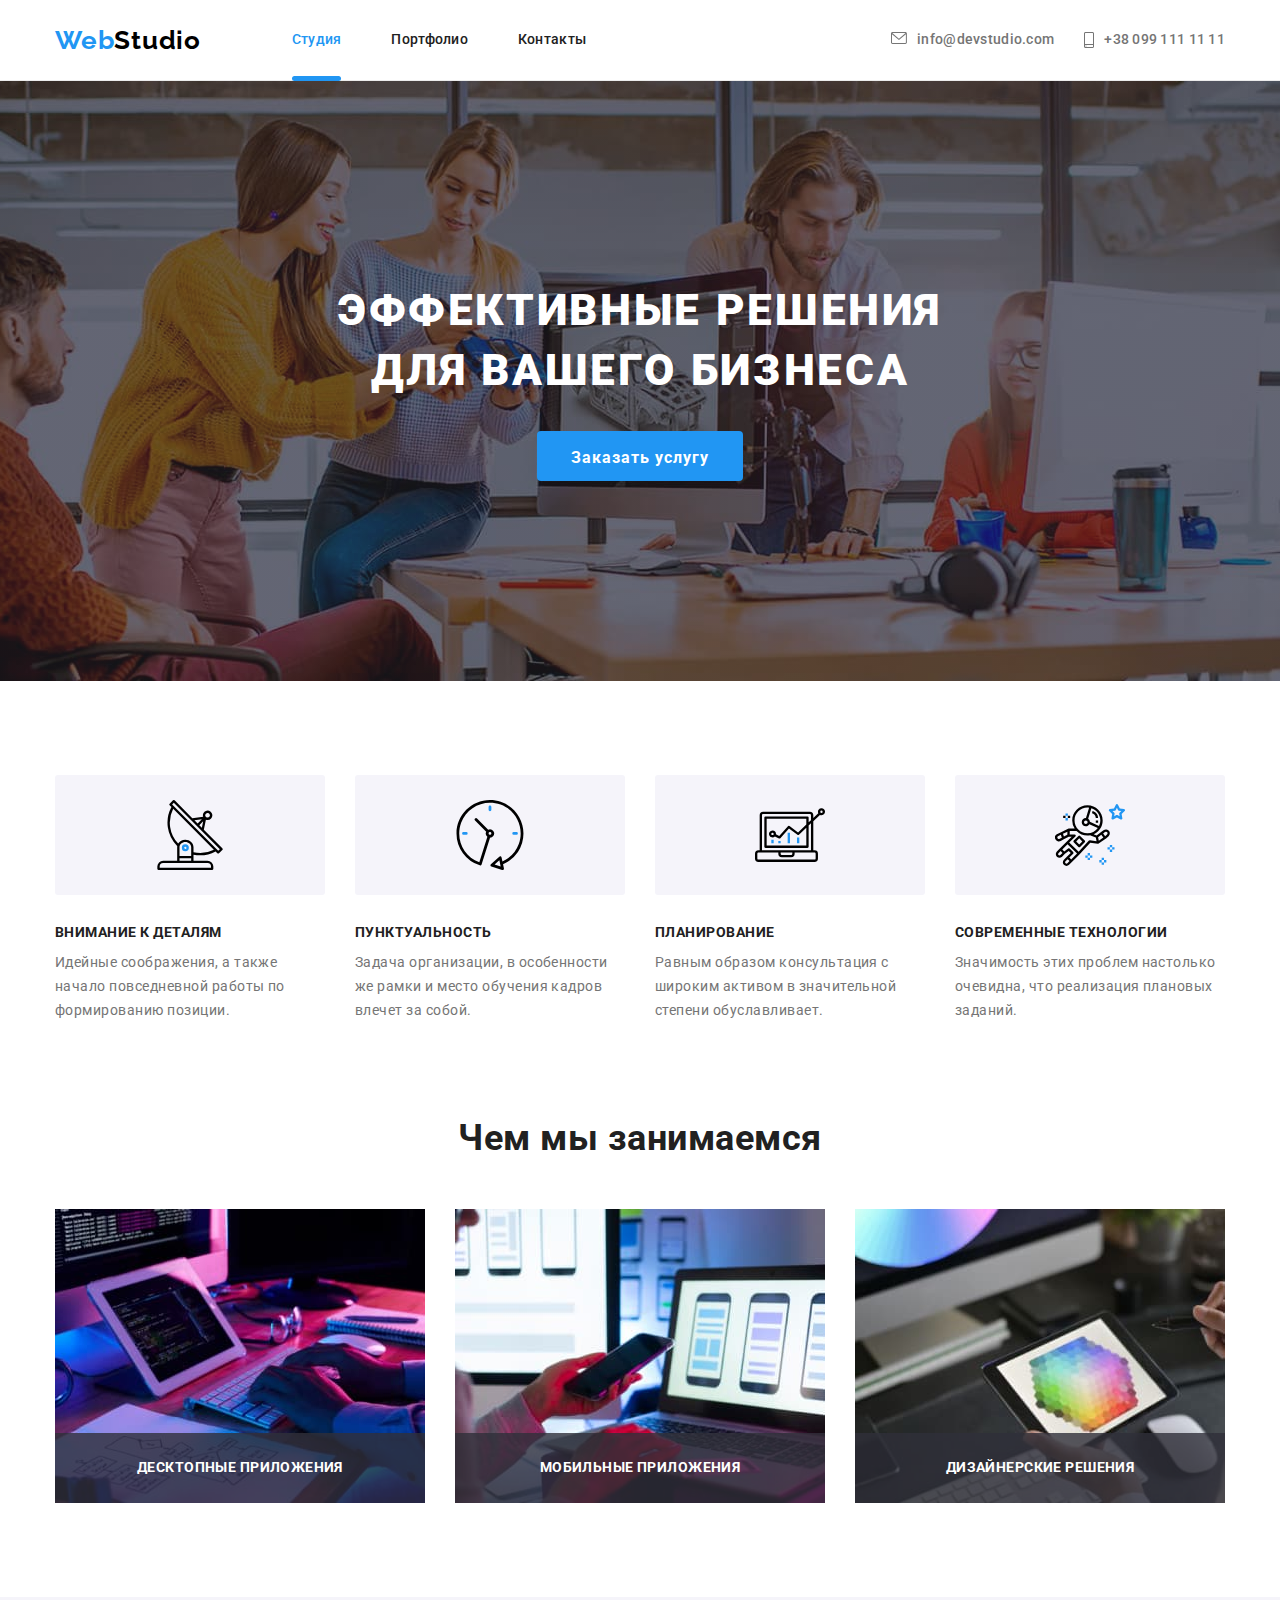
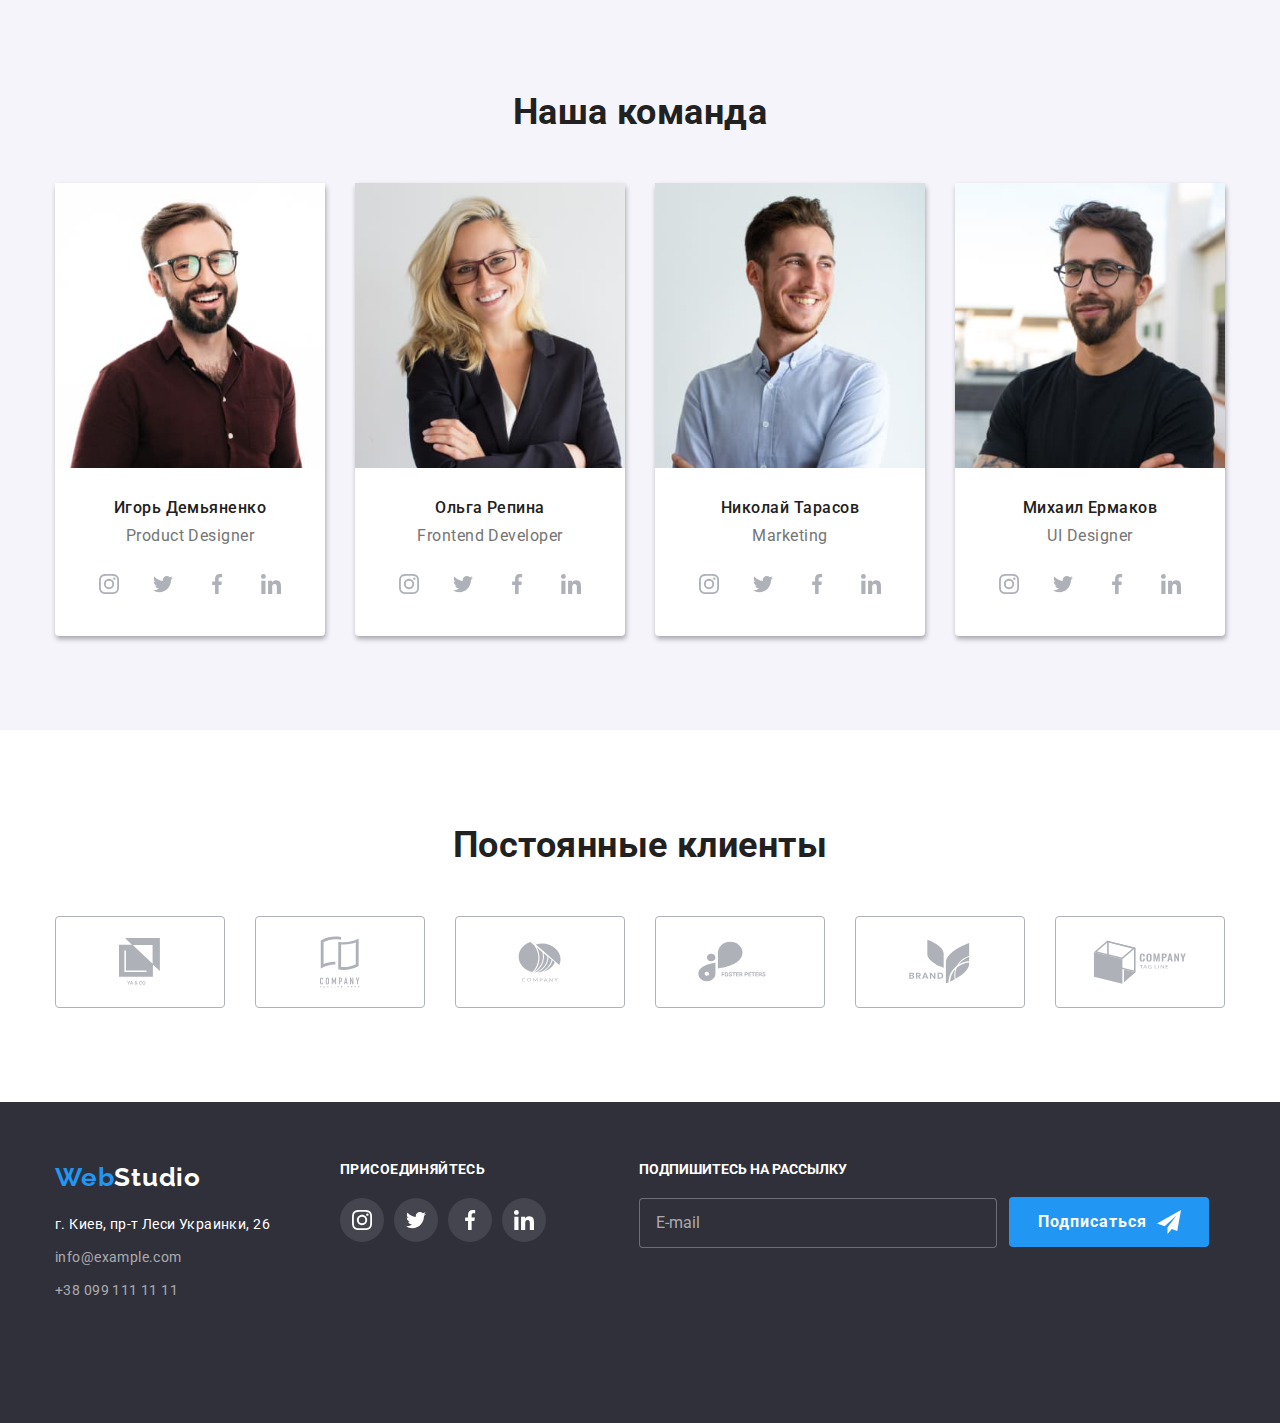
==== commit e8823265: "another one" ====
--- a/index.html
+++ b/index.html
@@ -162,6 +162,7 @@
             <li class="examples__item">
               <a href="" class="examples__link"
                 ><img
+                  class="examples__image"
                   srcset="
                     ./images/studio/Example-370px.jpg    1x,
                     ./images/studio/Example-370px@2x.jpg 2x
@@ -178,6 +179,7 @@
             <li class="examples__item">
               <a href="" class="examples__link"
                 ><img
+                  class="examples__image"
                   srcset="
                     ./images/studio/Example1-370px.jpg    1x,
                     ./images/studio/Example1-370px@2x.jpg 2x
@@ -194,6 +196,7 @@
             <li class="examples__item">
               <a href="" class="examples__link"
                 ><img
+                  class="examples__image"
                   srcset="
                     ./images/studio/Example2-370px.jpg    1x,
                     ./images/studio/Example2-370px@2x.jpg 2x
--- a/css/main.min.css
+++ b/css/main.min.css
@@ -1 +1 @@
-html{-webkit-box-sizing:border-box;box-sizing:border-box}*,*::before,*::after{-webkit-box-sizing:inherit;box-sizing:inherit}body{color:#757575}:root{--main-animation: cubic-bezier(0.4, 0, 0.2, 1)}.container{padding-left:15px;padding-right:15px;margin:0 auto;width:100%}@media screen and (min-width: 480px){.container{width:480px}}@media screen and (min-width: 768px){.container{width:768px}}@media screen and (min-width: 1200px){.container{width:1200px}}.container--flex{display:-webkit-box;display:-ms-flexbox;display:flex;-webkit-box-align:center;-ms-flex-align:center;align-items:center;-webkit-box-pack:justify;-ms-flex-pack:justify;justify-content:space-between}@media screen and (min-width: 768px){.container--flex{-webkit-box-orient:horizontal;-webkit-box-direction:reverse;-ms-flex-direction:row-reverse;flex-direction:row-reverse;-webkit-box-pack:justify;-ms-flex-pack:justify;justify-content:space-between}}.section{padding-top:60px;padding-bottom:60px}@media screen and (min-width: 1200px){.section{padding-bottom:0;padding-top:94px}}.section__title{margin-top:0;margin-bottom:50px;color:#212121;text-align:center}.visually-hidden{position:absolute;white-space:nowrap;margin:-1px;width:1px;height:1px;overflow:hidden;border:0;padding:0;clip:rect(0 0 0 0);-webkit-clip-path:inset(50%);clip-path:inset(50%)}body{font-family:Roboto,sans-serif}main{letter-spacing:.03em}.header__logo{font-family:Raleway,cursive;font-weight:700;font-size:24px;line-height:1.16;letter-spacing:.03em}@media screen and (min-width: 1200px){.header__logo{font-size:26px;line-height:1.19}}.site-nav__link{font-weight:500;font-size:40px;line-height:1.18;letter-spacing:.02em}@media screen and (min-width: 768px){.site-nav__link{font-size:14px;line-height:1.14}}.contacts__link--tel{font-size:34px;line-height:1.18;font-weight:500;letter-spacing:.02em}.contacts__link--mail{font-size:24px;line-height:1.16;font-weight:500;letter-spacing:.02em}@media screen and (min-width: 768px){.contacts__link{font-weight:500;font-size:12px;line-height:1.16;letter-spacing:.02em}}@media screen and (min-width: 1200px){.contacts__link{font-size:14px;line-height:1.14}}.mobile-menu__item{font-weight:500;font-size:18px;line-height:1.2;letter-spacing:.02em}.hero__button{font-weight:700;font-size:16px;line-height:1.9;letter-spacing:.06em}.section__title{font-weight:700;font-size:36px;line-height:1.17}.hero__title{font-family:"Roboto";font-weight:900;font-size:26px;line-height:1.62;text-align:center;letter-spacing:.06em;text-transform:uppercase}@media screen and (min-width: 1200px){.hero__title{font-size:44px;line-height:1.36}}.feutures__title{font-weight:700;font-size:14px;line-height:1.14;text-transform:uppercase}.feutures__text{font-size:14px;line-height:1.71}.examples__text{font-weight:700;font-size:14px;line-height:1.14;text-align:center;letter-spacing:.03em;text-transform:uppercase}.staff__name{font-weight:500;font-size:16px;line-height:1.19}.info__adress{font-size:14px;line-height:1.71;letter-spacing:.03em}.info__link{font-size:14px;line-height:1.71;letter-spacing:.03em}.socials__title{font-weight:700;font-size:14px;line-height:1.14;letter-spacing:.03em;text-transform:uppercase}.subscribe__label{font-weight:700;font-size:14px;line-height:1.14;text-transform:uppercase}.subscribe__input::-webkit-input-placeholder{font-weight:400;font-size:16px;line-height:1.25}.subscribe__input::-moz-placeholder{font-weight:400;font-size:16px;line-height:1.25}.subscribe__input:-ms-input-placeholder{font-weight:400;font-size:16px;line-height:1.25}.subscribe__input::-ms-input-placeholder{font-weight:400;font-size:16px;line-height:1.25}.subscribe__input::placeholder{font-weight:400;font-size:16px;line-height:1.25}.subscribe__button{font-weight:700;font-size:16px;line-height:1.87;letter-spacing:.06em}.projects__btn{font-family:Roboto,sans-serif;font-weight:500;font-size:16px;line-height:1.6}.works__title{font-weight:700;font-size:18px;line-height:2;letter-spacing:.06em}.works__text{font-size:16px;line-height:1.9}.thumb__text{font-weight:400;font-size:18px;line-height:28px}.request__text{font-weight:700;font-size:20px;line-height:1.15}.request__label{font-weight:400;font-size:12px;line-height:1.17;letter-spacing:.01em}.comment-area::-webkit-input-placeholder{font-weight:400;font-size:12px;line-height:14px;letter-spacing:.01em}.comment-area::-moz-placeholder{font-weight:400;font-size:12px;line-height:14px;letter-spacing:.01em}.comment-area:-ms-input-placeholder{font-weight:400;font-size:12px;line-height:14px;letter-spacing:.01em}.comment-area::-ms-input-placeholder{font-weight:400;font-size:12px;line-height:14px;letter-spacing:.01em}.comment-area::placeholder{font-weight:400;font-size:12px;line-height:14px;letter-spacing:.01em}.agreement__label{font-weight:400;font-size:12px;line-height:1.16;letter-spacing:.03em}@media screen and (min-width: 1200px){.agreement__label{font-size:14px;line-height:1.71}}.send__button{font-weight:700;font-size:16px;line-height:1.87;letter-spacing:.06em}.mobile-menu__list,.works,.projects__list,.info__list,.clients__list,.staff,.examples,.feutures,.contacts,.site-nav__list{padding:0;margin:0;list-style:none}.header{border-bottom:1px solid #ececec;position:relative}.header__logo{text-decoration:none;color:#2196f3}@media screen and (max-width: 767px){.mobile-menu.is-open~.header__logo{opacity:0}}.header__studio{color:#000}.header__studio--white{color:#fff}@media screen and (min-width: 768px){.site-nav{display:-webkit-box;display:-ms-flexbox;display:flex;margin-right:84px}}@media screen and (min-width: 1200px){.site-nav{margin-right:305px}}@media screen and (min-width: 768px){.site-nav__list{display:-webkit-box;display:-ms-flexbox;display:flex}}.site-nav__item:not(:last-child){margin-right:50px}@media screen and (max-width: 767px){.site-nav__item:not(:last-child){margin-bottom:32px;margin-right:0}}@media screen and (max-width: 767px){.site-nav__item:last-child{margin-bottom:302px}}.site-nav__link{color:#212121;text-decoration:none;-webkit-transition:color 250ms var(--main-animation);transition:color 250ms var(--main-animation)}@media screen and (min-width: 768px){.site-nav__link{display:block;padding-top:32px;padding-bottom:32px}}.site-nav__link:hover,.site-nav__link:focus{color:#2196f3}.site-nav__link--current{color:#2196f3;position:relative}@media screen and (min-width: 768px){.site-nav__link--current::after{content:"";position:absolute;bottom:-1px;right:0;height:5px;width:100%;border-radius:5px;background:#2196f3}}.contacts{display:-webkit-box;display:-ms-flexbox;display:flex;margin-bottom:64px;-webkit-box-pack:center;-ms-flex-pack:center;justify-content:center;-webkit-box-orient:vertical;-webkit-box-direction:reverse;-ms-flex-direction:column-reverse;flex-direction:column-reverse}@media screen and (min-width: 768px){.contacts{margin-bottom:0;-webkit-box-orient:vertical;-webkit-box-direction:normal;-ms-flex-direction:column;flex-direction:column}}@media screen and (min-width: 1200px){.contacts{-webkit-box-orient:horizontal;-webkit-box-direction:normal;-ms-flex-direction:row;flex-direction:row}}.contacts__icon{display:none;margin-right:10px;fill:currentColor}.contacts__icon--envelope{width:16px;height:12px}.contacts__icon--smartphone{width:10px;height:16px}@media screen and (min-width: 767px){.contacts__icon{display:block}}@media screen and (min-width: 1200px){.contacts__item:not(:last-child){margin-right:30px}}.contacts__link{text-decoration:none;color:#757575;display:-webkit-box;display:-ms-flexbox;display:flex;-webkit-transition:color 250ms var(--main-animation);transition:color 250ms var(--main-animation)}.contacts__link:hover,.contacts__link:focus{color:#2196f3}@media screen and (min-width: 1200px){.contacts__link{padding-top:32px;padding-bottom:32px}}@media screen and (max-width: 767px){.contacts__link--tel{color:#2196f3;margin-bottom:32px}}@media screen and (min-width: 768px){.contacts__link--mail{margin-bottom:10px}}@media screen and (min-width: 1200px){.contacts__link--mail{margin-bottom:0}}.hero{display:block;padding-bottom:200px;padding-top:200px;text-align:center}.hero__title{margin-left:auto;margin-right:auto;width:360px;margin-top:0;margin-bottom:30px;color:#fff}@media screen and (min-width: 1200px){.hero__title{width:700px}}.overlay{max-width:1600px;height:600px;margin-left:auto;margin-right:auto;background-image:-webkit-gradient(linear, left top, right top, from(rgba(47, 48, 58, 0.4)), to(rgba(47, 48, 58, 0.4))),url("/images/studio/Header-480px.jpg");background-image:linear-gradient(to right, rgba(47, 48, 58, 0.4), rgba(47, 48, 58, 0.4)),url("/images/studio/Header-480px.jpg");background-size:cover;background-position:center}@media screen and (min-device-pixel-ratio: 2),screen and (-webkit-min-device-pixel-ratio: 2),screen and (min-resolution: 2dppx),screen and (min-resolution: 192dpi){.overlay{background-image:-webkit-gradient(linear, left top, right top, from(rgba(47, 48, 58, 0.4)), to(rgba(47, 48, 58, 0.4))),url("/images/studio/Header-480px@2x.jpg");background-image:linear-gradient(to right, rgba(47, 48, 58, 0.4), rgba(47, 48, 58, 0.4)),url("/images/studio/Header-480px@2x.jpg")}}@media screen and (min-width: 481px){.overlay{background-image:-webkit-gradient(linear, left top, right top, from(rgba(47, 48, 58, 0.4)), to(rgba(47, 48, 58, 0.4))),url("/images/studio/Header-768px.jpg");background-image:linear-gradient(to right, rgba(47, 48, 58, 0.4), rgba(47, 48, 58, 0.4)),url("/images/studio/Header-768px.jpg")}}@media screen and (min-width: 481px)and (min-device-pixel-ratio: 2),screen and (min-width: 481px)and (-webkit-min-device-pixel-ratio: 2),screen and (min-width: 481px)and (min-resolution: 2dppx),screen and (min-width: 481px)and (min-resolution: 192dpi){.overlay{background-image:-webkit-gradient(linear, left top, right top, from(rgba(47, 48, 58, 0.4)), to(rgba(47, 48, 58, 0.4))),url("/images/studio/Header-768px@2x.jpg");background-image:linear-gradient(to right, rgba(47, 48, 58, 0.4), rgba(47, 48, 58, 0.4)),url("/images/studio/Header-768px@2x.jpg")}}@media screen and (min-width: 769px){.overlay{background-image:-webkit-gradient(linear, left top, right top, from(rgba(47, 48, 58, 0.4)), to(rgba(47, 48, 58, 0.4))),url("/images/studio/Header-1600px.jpg");background-image:linear-gradient(to right, rgba(47, 48, 58, 0.4), rgba(47, 48, 58, 0.4)),url("/images/studio/Header-1600px.jpg")}}@media screen and (min-width: 769px)and (min-device-pixel-ratio: 2),screen and (min-width: 769px)and (-webkit-min-device-pixel-ratio: 2),screen and (min-width: 769px)and (min-resolution: 2dppx),screen and (min-width: 769px)and (min-resolution: 192dpi){.overlay{background-image:-webkit-gradient(linear, left top, right top, from(rgba(47, 48, 58, 0.4)), to(rgba(47, 48, 58, 0.4))),url("/images/studio/Header-1600px@2x.jpg");background-image:linear-gradient(to right, rgba(47, 48, 58, 0.4), rgba(47, 48, 58, 0.4)),url("/images/studio/Header-1600px@2x.jpg")}}.hero__button{height:50px;min-width:200px;display:inline-block;border-radius:4px;padding:10px 32px;background:#2196f3;color:#fff;text-align:center;border-color:rgba(0,0,0,0);cursor:pointer;text-decoration:none;-webkit-transition:background-color 250ms var(--main-animation);transition:background-color 250ms var(--main-animation)}.hero__button:hover,.hero__button:focus{background-color:#188ce8}.feutures{display:-webkit-box;display:-ms-flexbox;display:flex;-ms-flex-wrap:wrap;flex-wrap:wrap}@media screen and (min-width: 768px){.feutures{margin:-15px}}@media screen and (min-width: 1200px){.feutures{-ms-flex-wrap:nowrap;flex-wrap:nowrap}}.feutures__icon{width:70px;height:70px}.feutures__image{height:120px;border-radius:3px;display:-webkit-box;display:-ms-flexbox;display:flex;background-color:#f5f4fa;-webkit-box-pack:center;-ms-flex-pack:center;justify-content:center;-webkit-box-align:center;-ms-flex-align:center;align-items:center}.feutures__title{margin-left:auto;margin-right:auto;margin-top:30px;margin-bottom:10px;color:#212121}.feutures__text{margin-top:0;margin-bottom:0}@media screen and (max-width: 767px){.feutures__item{display:-webkit-box;display:-ms-flexbox;display:flex;-webkit-box-orient:vertical;-webkit-box-direction:normal;-ms-flex-direction:column;flex-direction:column}}@media screen and (min-width: 768px){.feutures__item{width:calc((100% - 60px)/2);margin:15px}}@media screen and (min-width: 1200px){.feutures__item{width:calc((100% - 120px)/4)}}@media screen and (max-width: 767px){.feutures__item:not(:last-child){margin-bottom:30px}}.example{padding-bottom:94px}@media screen and (max-width: 1199px){.example{display:none}}.examples{-webkit-box-pack:center;-ms-flex-pack:center;justify-content:center;display:-webkit-box;display:-ms-flexbox;display:flex}.examples__item:not(:last-child){margin-right:30px}.examples__item{position:relative}.examples__thumb{display:-webkit-box;display:-ms-flexbox;display:flex;position:absolute;bottom:0%;width:370px;height:70px;-webkit-box-pack:center;-ms-flex-pack:center;justify-content:center;-webkit-box-align:center;-ms-flex-align:center;align-items:center;background-color:rgba(47,48,58,.8)}.examples__text{color:#fff}.examples__link{text-decoration:none}.socials{display:-webkit-box;display:-ms-flexbox;display:flex;list-style:none;padding-top:16px;padding-left:0;padding-bottom:24px;-webkit-box-pack:center;-ms-flex-pack:center;justify-content:center}@media screen and (min-width: 1200px){.socials{padding-bottom:30px}}.socials__link{-webkit-box-pack:center;-ms-flex-pack:center;justify-content:center;-webkit-box-align:center;-ms-flex-align:center;align-items:center;border-radius:50%;width:44px;height:44px;display:-webkit-box;display:-ms-flexbox;display:flex;color:#afb1b8;background-color:rgba(255,255,255,.1);-webkit-transition:color 250ms var(--main-animation),background-color 250ms var(--main-animation);transition:color 250ms var(--main-animation),background-color 250ms var(--main-animation)}.socials__link:focus,.socials__link:hover{background-color:#2196f3;color:#fff}.socials__link--white{color:#fff}.socials__item{width:44px;height:44px;border-radius:50%}.socials__item:not(:last-child){margin-right:10px}.socials__icon{width:20px;height:20px;fill:currentColor}.footer__socials{display:-webkit-box;display:-ms-flexbox;display:flex;-webkit-box-orient:vertical;-webkit-box-direction:normal;-ms-flex-direction:column;flex-direction:column}@media screen and (max-width: 1199px){.footer__socials{-webkit-box-align:center;-ms-flex-align:center;align-items:center}}.socials--footer{margin:0;padding-top:20px}@media screen and (min-width: 768px){.socials--footer{padding-left:0;padding-right:0;padding-bottom:0}}.socials__title{color:#fff;margin-bottom:0;margin-top:0}.members{padding-bottom:94px;background-color:#f5f4fa}.staff__image{display:block;max-width:100%}.staff{text-align:center}@media screen and (min-width: 768px){.staff{display:-webkit-box;display:-ms-flexbox;display:flex;-ms-flex-wrap:wrap;flex-wrap:wrap;margin:-15px}}@media screen and (min-width: 1200px){.staff{-ms-flex-wrap:nowrap;flex-wrap:nowrap}}.staff__item{border-radius:4px;-webkit-box-shadow:1px 3px 5px rgba(47,48,58,.4);box-shadow:1px 3px 5px rgba(47,48,58,.4);margin-bottom:30px;background-color:#fff}@media screen and (min-width: 768px){.staff__item{margin:15px;width:calc((100% - 60px)/2)}}@media screen and (min-width: 1200px){.staff__item{width:calc((100% - 120px)/4)}}.staff__name{margin-top:30px;margin-bottom:0;color:#212121}.staff__post{margin-top:10px;margin-bottom:0;color:#757575}.clients{padding-top:94px;padding-bottom:94px}.clients__list{display:-webkit-box;display:-ms-flexbox;display:flex;-ms-flex-wrap:wrap;flex-wrap:wrap;margin:-15px;padding:0;list-style:none}@media screen and (min-width: 1200px){.clients__list{-ms-flex-wrap:nowrap;flex-wrap:nowrap}}.clients__link{display:-webkit-box;display:-ms-flexbox;display:flex;-webkit-box-pack:center;-ms-flex-pack:center;justify-content:center;-webkit-box-align:center;-ms-flex-align:center;align-items:center;text-decoration:none;width:100%;color:#afb1b8;border:1px solid #afb1b8;border-radius:4px;-webkit-transition:color 250ms var(--main-animation),border-color 250ms var(--main-animation);transition:color 250ms var(--main-animation),border-color 250ms var(--main-animation)}.clients__link:hover,.clients__link:focus{border-color:#2196f3;color:#2196f3}.clients__icon{fill:currentColor}.clients__item{display:-webkit-box;display:-ms-flexbox;display:flex;height:92px;margin:15px;width:calc((100% - 60px)/2)}@media screen and (min-width: 768px){.clients__item{width:calc((100% - 90px)/3)}}@media screen and (min-width: 1200px){.clients__item{width:calc((100% - 180px)/6)}}@media screen and (min-width: 767px){.flexbox{display:-webkit-box;display:-ms-flexbox;display:flex;-ms-flex-wrap:wrap;flex-wrap:wrap}}@media screen and (min-width: 1200px){.flexbox{-ms-flex-wrap:nowrap;flex-wrap:nowrap}}.footer{display:-webkit-box;display:-ms-flexbox;display:flex;padding-top:60px;padding-bottom:60px;background-color:#2f303a}.info{display:-webkit-box;display:-ms-flexbox;display:flex;-webkit-box-orient:vertical;-webkit-box-direction:normal;-ms-flex-direction:column;flex-direction:column;-webkit-box-align:center;-ms-flex-align:center;align-items:center;margin-bottom:60px}@media screen and (min-width: 768px){.info{margin-left:76px;margin-right:165px}}@media screen and (min-width: 1200px){.info{margin-left:0;margin-right:70px;-webkit-box-align:stretch;-ms-flex-align:stretch;align-items:stretch}}.info__list{display:-webkit-box;display:-ms-flexbox;display:flex;-webkit-box-orient:vertical;-webkit-box-direction:normal;-ms-flex-direction:column;flex-direction:column;margin-top:20px;list-style:none;margin-bottom:0;padding:0}@media screen and (max-width: 1199px){.info__list{-webkit-box-align:center;-ms-flex-align:center;align-items:center}}.info__item:not(:last-child){margin-bottom:9px}.info__adress{margin-top:0;margin-bottom:0;color:#fff}.info__link{color:rgba(255,255,255,.6);text-decoration:none;-webkit-transition:color 250ms var(--main-animation);transition:color 250ms var(--main-animation)}.info__link:hover,.info__link:focus{color:#2196f3}.subscribe{position:relative;display:-webkit-box;display:-ms-flexbox;display:flex;-webkit-box-orient:vertical;-webkit-box-direction:normal;-ms-flex-direction:column;flex-direction:column;-webkit-box-align:center;-ms-flex-align:center;align-items:center}@media screen and (min-width: 768px){.subscribe{margin-left:166px}}@media screen and (min-width: 1200px){.subscribe{margin-left:93px;-webkit-box-align:stretch;-ms-flex-align:stretch;align-items:stretch}}.subscribe__label{color:#fff}.subscribe__input{margin-top:20px;margin-bottom:20px;padding-left:16px;width:100%;height:50px;border:1px solid rgba(255,255,255,.3);border-radius:4px;background-color:#2f303a;color:var(--white-color);-webkit-transition:border-color 250ms var(--main-animation);transition:border-color 250ms var(--main-animation)}@media screen and (min-width: 768px){.subscribe__input{width:450px}}@media screen and (min-width: 1200px){.subscribe__input{width:358px}}.subscribe__input::-webkit-input-placeholder{color:rgba(255,255,255,.6)}.subscribe__input::-moz-placeholder{color:rgba(255,255,255,.6)}.subscribe__input:-ms-input-placeholder{color:rgba(255,255,255,.6)}.subscribe__input::-ms-input-placeholder{color:rgba(255,255,255,.6)}.subscribe__input::placeholder{color:rgba(255,255,255,.6)}.subscribe__input:not(:-moz-placeholder-shown){border-color:#2196f3;outline:none}.subscribe__input:not(:-ms-input-placeholder){border-color:#2196f3;outline:none}.subscribe__input:focus,.subscribe__input:hover,.subscribe__input:focus-within,.subscribe__input:not(:placeholder-shown){border-color:#2196f3;outline:none}.subscribe__button{position:relative;cursor:pointer;width:200px;height:50px;border:none;border-radius:4px;background-color:#2196f3;color:#fff}@media screen and (min-width: 1200px){.subscribe__button{position:absolute;top:35px;left:370px}}.subscribe__text{position:absolute;left:29px;top:10px}.subscribe__icon{position:absolute;height:24px;width:24px;bottom:13px;right:28px;fill:#fff}.backdrop{position:fixed;top:0;left:0;width:100%;height:100%;background-color:rgba(0,0,0,.2);opacity:1;-webkit-transition:opacity 250ms var(--main-animation),-webkit-transform 250ms var(--main-animation);transition:opacity 250ms var(--main-animation),-webkit-transform 250ms var(--main-animation);transition:opacity 250ms var(--main-animation),transform 250ms var(--main-animation);transition:opacity 250ms var(--main-animation),transform 250ms var(--main-animation),-webkit-transform 250ms var(--main-animation)}.backdrop.is-hidden{pointer-events:none;opacity:0}.backdrop.is-hidden .modal{-webkit-transform:perspective(400px) translate(-50%, -1000px) rotateX(45deg);transform:perspective(400px) translate(-50%, -1000px) rotateX(45deg)}.modal{position:absolute;top:50%;left:50%;-webkit-transform:perspective(400px) translate(-50%, -50%) rotateX(0deg);transform:perspective(400px) translate(-50%, -50%) rotateX(0deg);width:450px;height:609px;background-color:#fff;-webkit-transition:-webkit-transform 200ms var(--main-animation);transition:-webkit-transform 200ms var(--main-animation);transition:transform 200ms var(--main-animation);transition:transform 200ms var(--main-animation), -webkit-transform 200ms var(--main-animation)}@media screen and (min-width: 1200px){.modal{width:528px;height:581px}}.modal__close{position:absolute;top:8px;right:8px;cursor:pointer;height:30px;width:30px;background-color:#fff;border:1px solid rgba(0,0,0,.1);border-radius:50%;-webkit-transition:color 250ms var(--main-animation);transition:color 250ms var(--main-animation)}.modal__close:focus,.modal__close:hover{color:#2196f3}.modal__icon{fill:currentColor}.request{padding:40px}.request__field{position:relative;display:-webkit-box;display:-ms-flexbox;display:flex;-webkit-box-orient:vertical;-webkit-box-direction:normal;-ms-flex-direction:column;flex-direction:column}.request__input{width:370px;height:40px;padding-left:42px;border:1px solid rgba(33,33,33,.2);border-radius:4px;-webkit-transition:border-color 250ms var(--main-animation);transition:border-color 250ms var(--main-animation)}@media screen and (min-width: 1200px){.request__input{width:448px}}.request__input:not(:-moz-placeholder-shown){border-color:#2196f3;outline:none}.request__input:not(:-ms-input-placeholder){border-color:#2196f3;outline:none}.request__input:focus,.request__input:hover,.request__input:focus-within,.request__input:not(:placeholder-shown){border-color:#2196f3;outline:none}.request__input:not(:-moz-placeholder-shown)~.request__icon{fill:#2196f3}.request__input:not(:-ms-input-placeholder)~.request__icon{fill:#2196f3}.request__input:focus~.request__icon,.request__input:hover~.request__icon,.request__input:focus-within~.request__icon,.request__input:not(:placeholder-shown)~.request__icon{fill:#2196f3}.request__text{margin:0;text-align:center;color:#212121}.request__label{display:inline-block;margin-bottom:4px;margin-top:10px;color:#757575}.request__icon{position:absolute;top:39px;left:12px;width:18px;height:18px;fill:currentColor;-webkit-transition:fill 250ms var(--main-animation);transition:fill 250ms var(--main-animation)}.comment-area{position:relative;width:370px;height:120px;resize:none;border:1px solid rgba(33,33,33,.2);border-radius:4px;-webkit-transition:border-color 250ms var(--main-animation);transition:border-color 250ms var(--main-animation)}@media screen and (min-width: 1200px){.comment-area{width:448px}}.comment-area::-webkit-input-placeholder{position:absolute;top:12px;left:16px;color:rgba(117,117,117,.5)}.comment-area::-moz-placeholder{position:absolute;top:12px;left:16px;color:rgba(117,117,117,.5)}.comment-area:-ms-input-placeholder{position:absolute;top:12px;left:16px;color:rgba(117,117,117,.5)}.comment-area::-ms-input-placeholder{position:absolute;top:12px;left:16px;color:rgba(117,117,117,.5)}.comment-area::placeholder{position:absolute;top:12px;left:16px;color:rgba(117,117,117,.5)}.comment-area:not(:-moz-placeholder-shown){border-color:#2196f3;outline:none}.comment-area:not(:-ms-input-placeholder){border-color:#2196f3;outline:none}.comment-area:focus,.comment-area:hover,.comment-area:focus-within,.comment-area:not(:placeholder-shown){border-color:#2196f3;outline:none}.agreement{position:relative;text-align:center;padding-left:15px;margin-top:20px;margin-bottom:30px}.agreement__label{width:400px;position:relative}.agreement__link{color:#2196f3}.agreement__input{-webkit-appearance:none;-moz-appearance:none;appearance:none;position:absolute}.agreement__input:checked~.agreement__label .agreement__check{background-color:#2196f3;border-color:rgba(0,0,0,0)}.agreement__input:checked~.agreement__label .agreement__icon{fill:#fff}.agreement__check{position:absolute;display:inline-block;right:calc(100% + 7px);top:0;width:16px;height:15px;border:2px solid;border-radius:2px}.agreement__icon{position:absolute;top:-1px;left:-1px;fill:rgba(0,0,0,0)}.send{display:block;text-align:center}.send__button{width:200px;height:50px;border:none;border-radius:4px;cursor:pointer;background-color:#2196f3;text-align:center;color:#fff;-webkit-transition:background-color 250ms var(--main-animation);transition:background-color 250ms var(--main-animation)}.send__button:hover,.send__button:focus{background-color:#188ce8}.projects{padding-top:60px;padding-bottom:60px}@media screen and (min-width: 1200px){.projects{padding-top:94px;padding-bottom:94px}}.projects__list{display:-webkit-box;display:-ms-flexbox;display:flex;-ms-flex-wrap:wrap;flex-wrap:wrap;list-style:none;margin:-8px;padding:0;margin-bottom:50px}@media screen and (min-width: 768px){.projects__list{-webkit-box-pack:center;-ms-flex-pack:center;justify-content:center}}.projects__item{margin:8px}.projects__btn{border-radius:6px;padding:6px 22px;border-color:rgba(0,0,0,0);cursor:pointer;text-align:center;-webkit-transition:color 250ms var(--main-animation),background-color 250ms var(--main-animation),-webkit-box-shadow 250ms var(--main-animation);transition:color 250ms var(--main-animation),background-color 250ms var(--main-animation),-webkit-box-shadow 250ms var(--main-animation);transition:color 250ms var(--main-animation),background-color 250ms var(--main-animation),box-shadow 250ms var(--main-animation);transition:color 250ms var(--main-animation),background-color 250ms var(--main-animation),box-shadow 250ms var(--main-animation),-webkit-box-shadow 250ms var(--main-animation)}.projects__btn:hover,.projects__btn:focus{-webkit-box-shadow:0 2px 3px rgba(47,48,58,.4);box-shadow:0 2px 3px rgba(47,48,58,.4);color:#fff;background-color:#2196f3}.works{display:-webkit-box;display:-ms-flexbox;display:flex;-ms-flex-wrap:wrap;flex-wrap:wrap;margin:-15px}.works__name{margin-top:0;margin-bottom:0;padding:20px 24px}.works__link{margin-top:0;margin-bottom:0;text-decoration:none}.works__title{margin-top:0;margin-bottom:0;color:#212121}.works__text{margin-top:4px;margin-bottom:0;color:#757575}.works__item{margin:15px;border:1px solid #ececec;width:calc((100% - 30px)/1)}.works__item:hover,.works__item:focus{-webkit-box-shadow:1px 3px 5px rgba(47,48,58,.4);box-shadow:1px 3px 5px rgba(47,48,58,.4)}@media screen and (min-width: 768px){.works__item{width:calc((100% - 60px)/2)}}@media screen and (min-width: 1200px){.works__item{width:calc((100% - 90px)/3)}}.thumb{position:relative;overflow:hidden}.thumb__image{display:block;max-width:100%}.thumb__description{display:-webkit-box;display:-ms-flexbox;display:flex;position:absolute;width:100%;height:100%;background-color:rgba(33,150,243,.9);top:0;left:0;-webkit-box-pack:center;-ms-flex-pack:center;justify-content:center;-webkit-box-align:center;-ms-flex-align:center;align-items:center;-webkit-transform:translateY(100%);transform:translateY(100%);-webkit-transition:-webkit-transform 250ms var(--main-animation);transition:-webkit-transform 250ms var(--main-animation);transition:transform 250ms var(--main-animation);transition:transform 250ms var(--main-animation), -webkit-transform 250ms var(--main-animation)}.works__item:hover .thumb__description{-webkit-transform:translateY(0);transform:translateY(0)}.thumb__text{padding:63px 24px;color:#fff}.menu-button{display:-webkit-inline-box;display:-ms-inline-flexbox;display:inline-flex;margin-top:10px;margin-bottom:10px;padding:0;border:none;background-color:rgba(0,0,0,0)}.menu-button:hover .mobile-button__icon,.menu-button:focus .mobile-button__icon{fill:#2196f3}@media screen and (min-width: 768px){.menu-button{display:none}}.mobile-button__icon--close{display:none}.menu-button.is-open .mobile-button__icon--close{display:block}.menu-button.is-open .mobile-button__icon--menu{display:none}.mobile-menu{background-color:#fff;z-index:999}@media screen and (max-width: 767px){.mobile-menu{display:none;position:absolute;top:100%;left:0%;width:100%;height:796px;padding-left:40px;padding-right:40px}.mobile-menu.is-open{display:block}}@media screen and (min-width: 768px){.mobile-menu{display:-webkit-box;display:-ms-flexbox;display:flex}}.mobile-menu__list{display:-webkit-box;display:-ms-flexbox;display:flex}@media screen and (min-width: 768px){.mobile-menu__list{display:none}}.mobile-menu__link{text-decoration:none;color:#2196f3}.mobile-menu__item:not(:last-child){border-right:1px solid rgba(33,33,33,.2);margin-right:10px;padding-right:10px}/*# sourceMappingURL=main.min.css.map */+html{-webkit-box-sizing:border-box;box-sizing:border-box}*,*::before,*::after{-webkit-box-sizing:inherit;box-sizing:inherit}body{color:#757575}:root{--main-animation: cubic-bezier(0.4, 0, 0.2, 1)}.container{padding-left:15px;padding-right:15px;margin:0 auto;width:100%}@media screen and (min-width: 480px){.container{width:480px}}@media screen and (min-width: 768px){.container{width:768px}}@media screen and (min-width: 1200px){.container{width:1200px}}.container--flex{display:-webkit-box;display:-ms-flexbox;display:flex;-webkit-box-align:center;-ms-flex-align:center;align-items:center;-webkit-box-pack:justify;-ms-flex-pack:justify;justify-content:space-between}@media screen and (min-width: 768px){.container--flex{-webkit-box-orient:horizontal;-webkit-box-direction:reverse;-ms-flex-direction:row-reverse;flex-direction:row-reverse;-webkit-box-pack:justify;-ms-flex-pack:justify;justify-content:space-between}}.section{padding-top:60px;padding-bottom:60px}@media screen and (min-width: 1200px){.section{padding-bottom:0;padding-top:94px}}.section__title{margin-top:0;margin-bottom:50px;color:#212121;text-align:center}.visually-hidden{position:absolute;white-space:nowrap;margin:-1px;width:1px;height:1px;overflow:hidden;border:0;padding:0;clip:rect(0 0 0 0);-webkit-clip-path:inset(50%);clip-path:inset(50%)}body{font-family:Roboto,sans-serif}main{letter-spacing:.03em}.header__logo{font-family:Raleway,cursive;font-weight:700;font-size:24px;line-height:1.16;letter-spacing:.03em}@media screen and (min-width: 1200px){.header__logo{font-size:26px;line-height:1.19}}.site-nav__link{font-weight:500;font-size:40px;line-height:1.18;letter-spacing:.02em}@media screen and (min-width: 768px){.site-nav__link{font-size:14px;line-height:1.14}}.contacts__link--tel{font-size:34px;line-height:1.18;font-weight:500;letter-spacing:.02em}.contacts__link--mail{font-size:24px;line-height:1.16;font-weight:500;letter-spacing:.02em}@media screen and (min-width: 768px){.contacts__link{font-weight:500;font-size:12px;line-height:1.16;letter-spacing:.02em}}@media screen and (min-width: 1200px){.contacts__link{font-size:14px;line-height:1.14}}.mobile-menu__item{font-weight:500;font-size:18px;line-height:1.2;letter-spacing:.02em}.hero__button{font-weight:700;font-size:16px;line-height:1.9;letter-spacing:.06em}.section__title{font-weight:700;font-size:36px;line-height:1.17}.hero__title{font-family:"Roboto";font-weight:900;font-size:26px;line-height:1.62;text-align:center;letter-spacing:.06em;text-transform:uppercase}@media screen and (min-width: 1200px){.hero__title{font-size:44px;line-height:1.36}}.feutures__title{font-weight:700;font-size:14px;line-height:1.14;text-transform:uppercase}.feutures__text{font-size:14px;line-height:1.71}.examples__text{font-weight:700;font-size:14px;line-height:1.14;text-align:center;letter-spacing:.03em;text-transform:uppercase}.staff__name{font-weight:500;font-size:16px;line-height:1.19}.info__adress{font-size:14px;line-height:1.71;letter-spacing:.03em}.info__link{font-size:14px;line-height:1.71;letter-spacing:.03em}.socials__title{font-weight:700;font-size:14px;line-height:1.14;letter-spacing:.03em;text-transform:uppercase}.subscribe__label{font-weight:700;font-size:14px;line-height:1.14;text-transform:uppercase}.subscribe__input::-webkit-input-placeholder{font-weight:400;font-size:16px;line-height:1.25}.subscribe__input::-moz-placeholder{font-weight:400;font-size:16px;line-height:1.25}.subscribe__input:-ms-input-placeholder{font-weight:400;font-size:16px;line-height:1.25}.subscribe__input::-ms-input-placeholder{font-weight:400;font-size:16px;line-height:1.25}.subscribe__input::placeholder{font-weight:400;font-size:16px;line-height:1.25}.subscribe__button{font-weight:700;font-size:16px;line-height:1.87;letter-spacing:.06em}.projects__btn{font-family:Roboto,sans-serif;font-weight:500;font-size:16px;line-height:1.6}.works__title{font-weight:700;font-size:18px;line-height:2;letter-spacing:.06em}.works__text{font-size:16px;line-height:1.9}.thumb__text{font-weight:400;font-size:18px;line-height:28px}.request__text{font-weight:700;font-size:20px;line-height:1.15}.request__label{font-weight:400;font-size:12px;line-height:1.17;letter-spacing:.01em}.comment-area::-webkit-input-placeholder{font-weight:400;font-size:12px;line-height:14px;letter-spacing:.01em}.comment-area::-moz-placeholder{font-weight:400;font-size:12px;line-height:14px;letter-spacing:.01em}.comment-area:-ms-input-placeholder{font-weight:400;font-size:12px;line-height:14px;letter-spacing:.01em}.comment-area::-ms-input-placeholder{font-weight:400;font-size:12px;line-height:14px;letter-spacing:.01em}.comment-area::placeholder{font-weight:400;font-size:12px;line-height:14px;letter-spacing:.01em}.agreement__label{font-weight:400;font-size:12px;line-height:1.16;letter-spacing:.03em}@media screen and (min-width: 1200px){.agreement__label{font-size:14px;line-height:1.71}}.send__button{font-weight:700;font-size:16px;line-height:1.87;letter-spacing:.06em}.mobile-menu__list,.works,.projects__list,.info__list,.clients__list,.staff,.examples,.feutures,.contacts,.site-nav__list{padding:0;margin:0;list-style:none}.header{border-bottom:1px solid #ececec;position:relative}.header__logo{text-decoration:none;color:#2196f3}@media screen and (max-width: 767px){.mobile-menu.is-open~.header__logo{opacity:0}}.header__studio{color:#000}.header__studio--white{color:#fff}@media screen and (min-width: 768px){.site-nav{display:-webkit-box;display:-ms-flexbox;display:flex;margin-right:84px}}@media screen and (min-width: 1200px){.site-nav{margin-right:305px}}@media screen and (min-width: 768px){.site-nav__list{display:-webkit-box;display:-ms-flexbox;display:flex}}.site-nav__item:not(:last-child){margin-right:50px}@media screen and (max-width: 767px){.site-nav__item:not(:last-child){margin-bottom:32px;margin-right:0}}@media screen and (max-width: 767px){.site-nav__item:last-child{margin-bottom:302px}}.site-nav__link{color:#212121;text-decoration:none;-webkit-transition:color 250ms var(--main-animation);transition:color 250ms var(--main-animation)}@media screen and (min-width: 768px){.site-nav__link{display:block;padding-top:32px;padding-bottom:32px}}.site-nav__link:hover,.site-nav__link:focus{color:#2196f3}.site-nav__link--current{color:#2196f3;position:relative}@media screen and (min-width: 768px){.site-nav__link--current::after{content:"";position:absolute;bottom:-1px;right:0;height:5px;width:100%;border-radius:5px;background:#2196f3}}.contacts{display:-webkit-box;display:-ms-flexbox;display:flex;margin-bottom:64px;-webkit-box-pack:center;-ms-flex-pack:center;justify-content:center;-webkit-box-orient:vertical;-webkit-box-direction:reverse;-ms-flex-direction:column-reverse;flex-direction:column-reverse}@media screen and (min-width: 768px){.contacts{margin-bottom:0;-webkit-box-orient:vertical;-webkit-box-direction:normal;-ms-flex-direction:column;flex-direction:column}}@media screen and (min-width: 1200px){.contacts{-webkit-box-orient:horizontal;-webkit-box-direction:normal;-ms-flex-direction:row;flex-direction:row}}.contacts__icon{display:none;margin-right:10px;fill:currentColor}.contacts__icon--envelope{width:16px;height:12px}.contacts__icon--smartphone{width:10px;height:16px}@media screen and (min-width: 767px){.contacts__icon{display:block}}@media screen and (min-width: 1200px){.contacts__item:not(:last-child){margin-right:30px}}.contacts__link{text-decoration:none;color:#757575;display:-webkit-box;display:-ms-flexbox;display:flex;-webkit-transition:color 250ms var(--main-animation);transition:color 250ms var(--main-animation)}.contacts__link:hover,.contacts__link:focus{color:#2196f3}@media screen and (min-width: 1200px){.contacts__link{padding-top:32px;padding-bottom:32px}}@media screen and (max-width: 767px){.contacts__link--tel{color:#2196f3;margin-bottom:32px}}@media screen and (min-width: 768px){.contacts__link--mail{margin-bottom:10px}}@media screen and (min-width: 1200px){.contacts__link--mail{margin-bottom:0}}.hero{display:block;padding-bottom:200px;padding-top:200px;text-align:center}.hero__title{margin-left:auto;margin-right:auto;width:360px;margin-top:0;margin-bottom:30px;color:#fff}@media screen and (min-width: 1200px){.hero__title{width:700px}}.overlay{max-width:1600px;height:600px;margin-left:auto;margin-right:auto;background-image:-webkit-gradient(linear, left top, right top, from(rgba(47, 48, 58, 0.4)), to(rgba(47, 48, 58, 0.4))),url("../images/studio/Header-480px.jpg");background-image:linear-gradient(to right, rgba(47, 48, 58, 0.4), rgba(47, 48, 58, 0.4)),url("../images/studio/Header-480px.jpg");background-size:cover;background-position:center}@media screen and (min-device-pixel-ratio: 2),screen and (-webkit-min-device-pixel-ratio: 2),screen and (min-resolution: 2dppx),screen and (min-resolution: 192dpi){.overlay{background-image:-webkit-gradient(linear, left top, right top, from(rgba(47, 48, 58, 0.4)), to(rgba(47, 48, 58, 0.4))),url("../images/studio/Header-480px@2x.jpg");background-image:linear-gradient(to right, rgba(47, 48, 58, 0.4), rgba(47, 48, 58, 0.4)),url("../images/studio/Header-480px@2x.jpg")}}@media screen and (min-width: 481px){.overlay{background-image:-webkit-gradient(linear, left top, right top, from(rgba(47, 48, 58, 0.4)), to(rgba(47, 48, 58, 0.4))),url("../images/studio/Header-768px.jpg");background-image:linear-gradient(to right, rgba(47, 48, 58, 0.4), rgba(47, 48, 58, 0.4)),url("../images/studio/Header-768px.jpg")}}@media screen and (min-width: 481px)and (min-device-pixel-ratio: 2),screen and (min-width: 481px)and (-webkit-min-device-pixel-ratio: 2),screen and (min-width: 481px)and (min-resolution: 2dppx),screen and (min-width: 481px)and (min-resolution: 192dpi){.overlay{background-image:-webkit-gradient(linear, left top, right top, from(rgba(47, 48, 58, 0.4)), to(rgba(47, 48, 58, 0.4))),url("../images/studio/Header-768px@2x.jpg");background-image:linear-gradient(to right, rgba(47, 48, 58, 0.4), rgba(47, 48, 58, 0.4)),url("../images/studio/Header-768px@2x.jpg")}}@media screen and (min-width: 769px){.overlay{background-image:-webkit-gradient(linear, left top, right top, from(rgba(47, 48, 58, 0.4)), to(rgba(47, 48, 58, 0.4))),url("../images/studio/Header-1600px.jpg");background-image:linear-gradient(to right, rgba(47, 48, 58, 0.4), rgba(47, 48, 58, 0.4)),url("../images/studio/Header-1600px.jpg")}}@media screen and (min-width: 769px)and (min-device-pixel-ratio: 2),screen and (min-width: 769px)and (-webkit-min-device-pixel-ratio: 2),screen and (min-width: 769px)and (min-resolution: 2dppx),screen and (min-width: 769px)and (min-resolution: 192dpi){.overlay{background-image:-webkit-gradient(linear, left top, right top, from(rgba(47, 48, 58, 0.4)), to(rgba(47, 48, 58, 0.4))),url("../images/studio/Header-1600px@2x.jpg");background-image:linear-gradient(to right, rgba(47, 48, 58, 0.4), rgba(47, 48, 58, 0.4)),url("../images/studio/Header-1600px@2x.jpg")}}.hero__button{height:50px;min-width:200px;display:inline-block;border-radius:4px;padding:10px 32px;background:#2196f3;color:#fff;text-align:center;border-color:rgba(0,0,0,0);cursor:pointer;text-decoration:none;-webkit-transition:background-color 250ms var(--main-animation);transition:background-color 250ms var(--main-animation)}.hero__button:hover,.hero__button:focus{background-color:#188ce8}.feutures{display:-webkit-box;display:-ms-flexbox;display:flex;-ms-flex-wrap:wrap;flex-wrap:wrap}@media screen and (min-width: 768px){.feutures{margin:-15px}}@media screen and (min-width: 1200px){.feutures{-ms-flex-wrap:nowrap;flex-wrap:nowrap}}.feutures__icon{width:70px;height:70px}.feutures__image{height:120px;border-radius:3px;display:-webkit-box;display:-ms-flexbox;display:flex;background-color:#f5f4fa;-webkit-box-pack:center;-ms-flex-pack:center;justify-content:center;-webkit-box-align:center;-ms-flex-align:center;align-items:center}.feutures__title{margin-left:auto;margin-right:auto;margin-top:30px;margin-bottom:10px;color:#212121}.feutures__text{margin-top:0;margin-bottom:0}@media screen and (max-width: 767px){.feutures__item{display:-webkit-box;display:-ms-flexbox;display:flex;-webkit-box-orient:vertical;-webkit-box-direction:normal;-ms-flex-direction:column;flex-direction:column}}@media screen and (min-width: 768px){.feutures__item{width:calc((100% - 60px)/2);margin:15px}}@media screen and (min-width: 1200px){.feutures__item{width:calc((100% - 120px)/4)}}@media screen and (max-width: 767px){.feutures__item:not(:last-child){margin-bottom:30px}}.example{padding-bottom:94px}@media screen and (max-width: 1199px){.example{display:none}}.examples{-webkit-box-pack:center;-ms-flex-pack:center;justify-content:center;display:-webkit-box;display:-ms-flexbox;display:flex}.examples__item:not(:last-child){margin-right:30px}.examples__item{position:relative}.examples__thumb{display:-webkit-box;display:-ms-flexbox;display:flex;position:absolute;bottom:0%;width:370px;height:70px;-webkit-box-pack:center;-ms-flex-pack:center;justify-content:center;-webkit-box-align:center;-ms-flex-align:center;align-items:center;background-color:rgba(47,48,58,.8)}.examples__text{color:#fff}.examples__link{text-decoration:none}.examples__image{display:block}.socials{display:-webkit-box;display:-ms-flexbox;display:flex;list-style:none;padding-top:16px;padding-left:0;padding-bottom:24px;-webkit-box-pack:center;-ms-flex-pack:center;justify-content:center}@media screen and (min-width: 1200px){.socials{padding-bottom:30px}}.socials__link{-webkit-box-pack:center;-ms-flex-pack:center;justify-content:center;-webkit-box-align:center;-ms-flex-align:center;align-items:center;border-radius:50%;width:44px;height:44px;display:-webkit-box;display:-ms-flexbox;display:flex;color:#afb1b8;background-color:rgba(255,255,255,.1);-webkit-transition:color 250ms var(--main-animation),background-color 250ms var(--main-animation);transition:color 250ms var(--main-animation),background-color 250ms var(--main-animation)}.socials__link:focus,.socials__link:hover{background-color:#2196f3;color:#fff}.socials__link--white{color:#fff}.socials__item{width:44px;height:44px;border-radius:50%}.socials__item:not(:last-child){margin-right:10px}.socials__icon{width:20px;height:20px;fill:currentColor}.footer__socials{display:-webkit-box;display:-ms-flexbox;display:flex;-webkit-box-orient:vertical;-webkit-box-direction:normal;-ms-flex-direction:column;flex-direction:column}@media screen and (max-width: 1199px){.footer__socials{-webkit-box-align:center;-ms-flex-align:center;align-items:center}}.socials--footer{margin:0;padding-top:20px}@media screen and (min-width: 768px){.socials--footer{padding-left:0;padding-right:0;padding-bottom:0}}.socials__title{color:#fff;margin-bottom:0;margin-top:0}.members{padding-bottom:94px;background-color:#f5f4fa}.staff__image{display:block;max-width:100%}.staff{text-align:center}@media screen and (min-width: 768px){.staff{display:-webkit-box;display:-ms-flexbox;display:flex;-ms-flex-wrap:wrap;flex-wrap:wrap;margin:-15px}}@media screen and (min-width: 1200px){.staff{-ms-flex-wrap:nowrap;flex-wrap:nowrap}}.staff__item{border-radius:4px;-webkit-box-shadow:1px 3px 5px rgba(47,48,58,.4);box-shadow:1px 3px 5px rgba(47,48,58,.4);margin-bottom:30px;background-color:#fff}@media screen and (min-width: 768px){.staff__item{margin:15px;width:calc((100% - 60px)/2)}}@media screen and (min-width: 1200px){.staff__item{width:calc((100% - 120px)/4)}}.staff__name{margin-top:30px;margin-bottom:0;color:#212121}.staff__post{margin-top:10px;margin-bottom:0;color:#757575}.clients{padding-top:94px;padding-bottom:94px}.clients__list{display:-webkit-box;display:-ms-flexbox;display:flex;-ms-flex-wrap:wrap;flex-wrap:wrap;margin:-15px;padding:0;list-style:none}@media screen and (min-width: 1200px){.clients__list{-ms-flex-wrap:nowrap;flex-wrap:nowrap}}.clients__link{display:-webkit-box;display:-ms-flexbox;display:flex;-webkit-box-pack:center;-ms-flex-pack:center;justify-content:center;-webkit-box-align:center;-ms-flex-align:center;align-items:center;text-decoration:none;width:100%;color:#afb1b8;border:1px solid #afb1b8;border-radius:4px;-webkit-transition:color 250ms var(--main-animation),border-color 250ms var(--main-animation);transition:color 250ms var(--main-animation),border-color 250ms var(--main-animation)}.clients__link:hover,.clients__link:focus{border-color:#2196f3;color:#2196f3}.clients__icon{fill:currentColor}.clients__item{display:-webkit-box;display:-ms-flexbox;display:flex;height:92px;margin:15px;width:calc((100% - 60px)/2)}@media screen and (min-width: 768px){.clients__item{width:calc((100% - 90px)/3)}}@media screen and (min-width: 1200px){.clients__item{width:calc((100% - 180px)/6)}}@media screen and (min-width: 767px){.flexbox{display:-webkit-box;display:-ms-flexbox;display:flex;-ms-flex-wrap:wrap;flex-wrap:wrap}}@media screen and (min-width: 1200px){.flexbox{-ms-flex-wrap:nowrap;flex-wrap:nowrap}}.footer{display:-webkit-box;display:-ms-flexbox;display:flex;padding-top:60px;padding-bottom:60px;background-color:#2f303a}.info{display:-webkit-box;display:-ms-flexbox;display:flex;-webkit-box-orient:vertical;-webkit-box-direction:normal;-ms-flex-direction:column;flex-direction:column;-webkit-box-align:center;-ms-flex-align:center;align-items:center;margin-bottom:60px}@media screen and (min-width: 768px){.info{margin-left:76px;margin-right:165px}}@media screen and (min-width: 1200px){.info{margin-left:0;margin-right:70px;-webkit-box-align:stretch;-ms-flex-align:stretch;align-items:stretch}}.info__list{display:-webkit-box;display:-ms-flexbox;display:flex;-webkit-box-orient:vertical;-webkit-box-direction:normal;-ms-flex-direction:column;flex-direction:column;margin-top:20px;list-style:none;margin-bottom:0;padding:0}@media screen and (max-width: 1199px){.info__list{-webkit-box-align:center;-ms-flex-align:center;align-items:center}}.info__item:not(:last-child){margin-bottom:9px}.info__adress{margin-top:0;margin-bottom:0;color:#fff}.info__link{color:rgba(255,255,255,.6);text-decoration:none;-webkit-transition:color 250ms var(--main-animation);transition:color 250ms var(--main-animation)}.info__link:hover,.info__link:focus{color:#2196f3}.subscribe{position:relative;display:-webkit-box;display:-ms-flexbox;display:flex;-webkit-box-orient:vertical;-webkit-box-direction:normal;-ms-flex-direction:column;flex-direction:column;-webkit-box-align:center;-ms-flex-align:center;align-items:center}@media screen and (min-width: 768px){.subscribe{margin-left:166px}}@media screen and (min-width: 1200px){.subscribe{margin-left:93px;-webkit-box-align:stretch;-ms-flex-align:stretch;align-items:stretch}}.subscribe__label{color:#fff}.subscribe__input{margin-top:20px;margin-bottom:20px;padding-left:16px;width:100%;height:50px;border:1px solid rgba(255,255,255,.3);border-radius:4px;background-color:#2f303a;color:var(--white-color);-webkit-transition:border-color 250ms var(--main-animation);transition:border-color 250ms var(--main-animation)}@media screen and (min-width: 768px){.subscribe__input{width:450px}}@media screen and (min-width: 1200px){.subscribe__input{width:358px}}.subscribe__input::-webkit-input-placeholder{color:rgba(255,255,255,.6)}.subscribe__input::-moz-placeholder{color:rgba(255,255,255,.6)}.subscribe__input:-ms-input-placeholder{color:rgba(255,255,255,.6)}.subscribe__input::-ms-input-placeholder{color:rgba(255,255,255,.6)}.subscribe__input::placeholder{color:rgba(255,255,255,.6)}.subscribe__input:not(:-moz-placeholder-shown){border-color:#2196f3;outline:none}.subscribe__input:not(:-ms-input-placeholder){border-color:#2196f3;outline:none}.subscribe__input:focus,.subscribe__input:hover,.subscribe__input:focus-within,.subscribe__input:not(:placeholder-shown){border-color:#2196f3;outline:none}.subscribe__button{position:relative;cursor:pointer;width:200px;height:50px;border:none;border-radius:4px;background-color:#2196f3;color:#fff}@media screen and (min-width: 1200px){.subscribe__button{position:absolute;top:35px;left:370px}}.subscribe__text{position:absolute;left:29px;top:10px}.subscribe__icon{position:absolute;height:24px;width:24px;bottom:13px;right:28px;fill:#fff}.backdrop{position:fixed;top:0;left:0;width:100%;height:100%;background-color:rgba(0,0,0,.2);opacity:1;z-index:9999;-webkit-transition:opacity 250ms var(--main-animation),-webkit-transform 250ms var(--main-animation);transition:opacity 250ms var(--main-animation),-webkit-transform 250ms var(--main-animation);transition:opacity 250ms var(--main-animation),transform 250ms var(--main-animation);transition:opacity 250ms var(--main-animation),transform 250ms var(--main-animation),-webkit-transform 250ms var(--main-animation)}.backdrop.is-hidden{pointer-events:none;opacity:0}.backdrop.is-hidden .modal{-webkit-transform:perspective(400px) translate(-50%, -1000px) rotateX(45deg);transform:perspective(400px) translate(-50%, -1000px) rotateX(45deg)}.modal{position:absolute;top:50%;left:50%;-webkit-transform:perspective(400px) translate(-50%, -50%) rotateX(0deg);transform:perspective(400px) translate(-50%, -50%) rotateX(0deg);width:450px;height:609px;background-color:#fff;-webkit-transition:-webkit-transform 200ms var(--main-animation);transition:-webkit-transform 200ms var(--main-animation);transition:transform 200ms var(--main-animation);transition:transform 200ms var(--main-animation), -webkit-transform 200ms var(--main-animation)}@media screen and (min-width: 1200px){.modal{width:528px;height:581px}}.modal__close{position:absolute;top:8px;right:8px;cursor:pointer;height:30px;width:30px;background-color:#fff;border:1px solid rgba(0,0,0,.1);border-radius:50%;-webkit-transition:color 250ms var(--main-animation);transition:color 250ms var(--main-animation)}.modal__close:focus,.modal__close:hover{color:#2196f3}.modal__icon{fill:currentColor}.request{padding:40px}.request__field{position:relative;display:-webkit-box;display:-ms-flexbox;display:flex;-webkit-box-orient:vertical;-webkit-box-direction:normal;-ms-flex-direction:column;flex-direction:column}.request__input{width:370px;height:40px;padding-left:42px;border:1px solid rgba(33,33,33,.2);border-radius:4px;-webkit-transition:border-color 250ms var(--main-animation);transition:border-color 250ms var(--main-animation)}@media screen and (min-width: 1200px){.request__input{width:448px}}.request__input:not(:-moz-placeholder-shown){border-color:#2196f3;outline:none}.request__input:not(:-ms-input-placeholder){border-color:#2196f3;outline:none}.request__input:focus,.request__input:hover,.request__input:focus-within,.request__input:not(:placeholder-shown){border-color:#2196f3;outline:none}.request__input:not(:-moz-placeholder-shown)~.request__icon{fill:#2196f3}.request__input:not(:-ms-input-placeholder)~.request__icon{fill:#2196f3}.request__input:focus~.request__icon,.request__input:hover~.request__icon,.request__input:focus-within~.request__icon,.request__input:not(:placeholder-shown)~.request__icon{fill:#2196f3}.request__text{margin:0;text-align:center;color:#212121}.request__label{display:inline-block;margin-bottom:4px;margin-top:10px;color:#757575}.request__icon{position:absolute;top:39px;left:12px;width:18px;height:18px;fill:currentColor;-webkit-transition:fill 250ms var(--main-animation);transition:fill 250ms var(--main-animation)}.comment-area{position:relative;width:370px;height:120px;resize:none;border:1px solid rgba(33,33,33,.2);border-radius:4px;-webkit-transition:border-color 250ms var(--main-animation);transition:border-color 250ms var(--main-animation)}@media screen and (min-width: 1200px){.comment-area{width:448px}}.comment-area::-webkit-input-placeholder{position:absolute;top:12px;left:16px;color:rgba(117,117,117,.5)}.comment-area::-moz-placeholder{position:absolute;top:12px;left:16px;color:rgba(117,117,117,.5)}.comment-area:-ms-input-placeholder{position:absolute;top:12px;left:16px;color:rgba(117,117,117,.5)}.comment-area::-ms-input-placeholder{position:absolute;top:12px;left:16px;color:rgba(117,117,117,.5)}.comment-area::placeholder{position:absolute;top:12px;left:16px;color:rgba(117,117,117,.5)}.comment-area:not(:-moz-placeholder-shown){border-color:#2196f3;outline:none}.comment-area:not(:-ms-input-placeholder){border-color:#2196f3;outline:none}.comment-area:focus,.comment-area:hover,.comment-area:focus-within,.comment-area:not(:placeholder-shown){border-color:#2196f3;outline:none}.agreement{position:relative;text-align:center;padding-left:15px;margin-top:20px;margin-bottom:30px}.agreement__label{width:400px;position:relative}.agreement__link{color:#2196f3}.agreement__input{-webkit-appearance:none;-moz-appearance:none;appearance:none;position:absolute}.agreement__input:checked~.agreement__label .agreement__check{background-color:#2196f3;border-color:rgba(0,0,0,0)}.agreement__input:checked~.agreement__label .agreement__icon{fill:#fff}.agreement__check{position:absolute;display:inline-block;right:calc(100% + 7px);top:0;width:16px;height:15px;border:2px solid;border-radius:2px}.agreement__icon{position:absolute;top:-1px;left:-1px;fill:rgba(0,0,0,0)}.send{display:block;text-align:center}.send__button{width:200px;height:50px;border:none;border-radius:4px;cursor:pointer;background-color:#2196f3;text-align:center;color:#fff;-webkit-transition:background-color 250ms var(--main-animation);transition:background-color 250ms var(--main-animation)}.send__button:hover,.send__button:focus{background-color:#188ce8}.projects{padding-top:60px;padding-bottom:60px}@media screen and (min-width: 1200px){.projects{padding-top:94px;padding-bottom:94px}}.projects__list{display:-webkit-box;display:-ms-flexbox;display:flex;-ms-flex-wrap:wrap;flex-wrap:wrap;list-style:none;margin:-8px;padding:0;margin-bottom:50px}@media screen and (min-width: 768px){.projects__list{-webkit-box-pack:center;-ms-flex-pack:center;justify-content:center}}.projects__item{margin:8px}.projects__btn{border-radius:6px;padding:6px 22px;border-color:rgba(0,0,0,0);cursor:pointer;text-align:center;-webkit-transition:color 250ms var(--main-animation),background-color 250ms var(--main-animation),-webkit-box-shadow 250ms var(--main-animation);transition:color 250ms var(--main-animation),background-color 250ms var(--main-animation),-webkit-box-shadow 250ms var(--main-animation);transition:color 250ms var(--main-animation),background-color 250ms var(--main-animation),box-shadow 250ms var(--main-animation);transition:color 250ms var(--main-animation),background-color 250ms var(--main-animation),box-shadow 250ms var(--main-animation),-webkit-box-shadow 250ms var(--main-animation)}.projects__btn:hover,.projects__btn:focus{-webkit-box-shadow:0 2px 3px rgba(47,48,58,.4);box-shadow:0 2px 3px rgba(47,48,58,.4);color:#fff;background-color:#2196f3}.works{display:-webkit-box;display:-ms-flexbox;display:flex;-ms-flex-wrap:wrap;flex-wrap:wrap;margin:-15px}.works__name{margin-top:0;margin-bottom:0;padding:20px 24px}.works__link{margin-top:0;margin-bottom:0;text-decoration:none}.works__title{margin-top:0;margin-bottom:0;color:#212121}.works__text{margin-top:4px;margin-bottom:0;color:#757575}.works__item{margin:15px;border:1px solid #ececec;width:calc((100% - 30px)/1)}.works__item:hover,.works__item:focus{-webkit-box-shadow:1px 3px 5px rgba(47,48,58,.4);box-shadow:1px 3px 5px rgba(47,48,58,.4)}@media screen and (min-width: 768px){.works__item{width:calc((100% - 60px)/2)}}@media screen and (min-width: 1200px){.works__item{width:calc((100% - 90px)/3)}}.thumb{position:relative;overflow:hidden}.thumb__image{display:block;max-width:100%}.thumb__description{display:-webkit-box;display:-ms-flexbox;display:flex;position:absolute;width:100%;height:100%;background-color:rgba(33,150,243,.9);top:0;left:0;-webkit-box-pack:center;-ms-flex-pack:center;justify-content:center;-webkit-box-align:center;-ms-flex-align:center;align-items:center;-webkit-transform:translateY(100%);transform:translateY(100%);-webkit-transition:-webkit-transform 250ms var(--main-animation);transition:-webkit-transform 250ms var(--main-animation);transition:transform 250ms var(--main-animation);transition:transform 250ms var(--main-animation), -webkit-transform 250ms var(--main-animation)}.works__item:hover .thumb__description{-webkit-transform:translateY(0);transform:translateY(0)}.thumb__text{padding:63px 24px;color:#fff}.menu-button{display:-webkit-inline-box;display:-ms-inline-flexbox;display:inline-flex;margin-top:10px;margin-bottom:10px;padding:0;border:none;background-color:rgba(0,0,0,0)}.menu-button:hover .mobile-button__icon,.menu-button:focus .mobile-button__icon{fill:#2196f3}@media screen and (min-width: 768px){.menu-button{display:none}}.mobile-button__icon--close{display:none}.menu-button.is-open .mobile-button__icon--close{display:block}.menu-button.is-open .mobile-button__icon--menu{display:none}.mobile-menu{background-color:#fff;z-index:999}@media screen and (max-width: 767px){.mobile-menu{display:none;position:absolute;top:100%;left:0%;width:100%;height:796px;padding-left:40px;padding-right:40px}.mobile-menu.is-open{display:block}}@media screen and (min-width: 768px){.mobile-menu{display:-webkit-box;display:-ms-flexbox;display:flex}}.mobile-menu__list{display:-webkit-box;display:-ms-flexbox;display:flex}@media screen and (min-width: 768px){.mobile-menu__list{display:none}}.mobile-menu__link{text-decoration:none;color:#2196f3}.mobile-menu__item:not(:last-child){border-right:1px solid rgba(33,33,33,.2);margin-right:10px;padding-right:10px}/*# sourceMappingURL=main.min.css.map */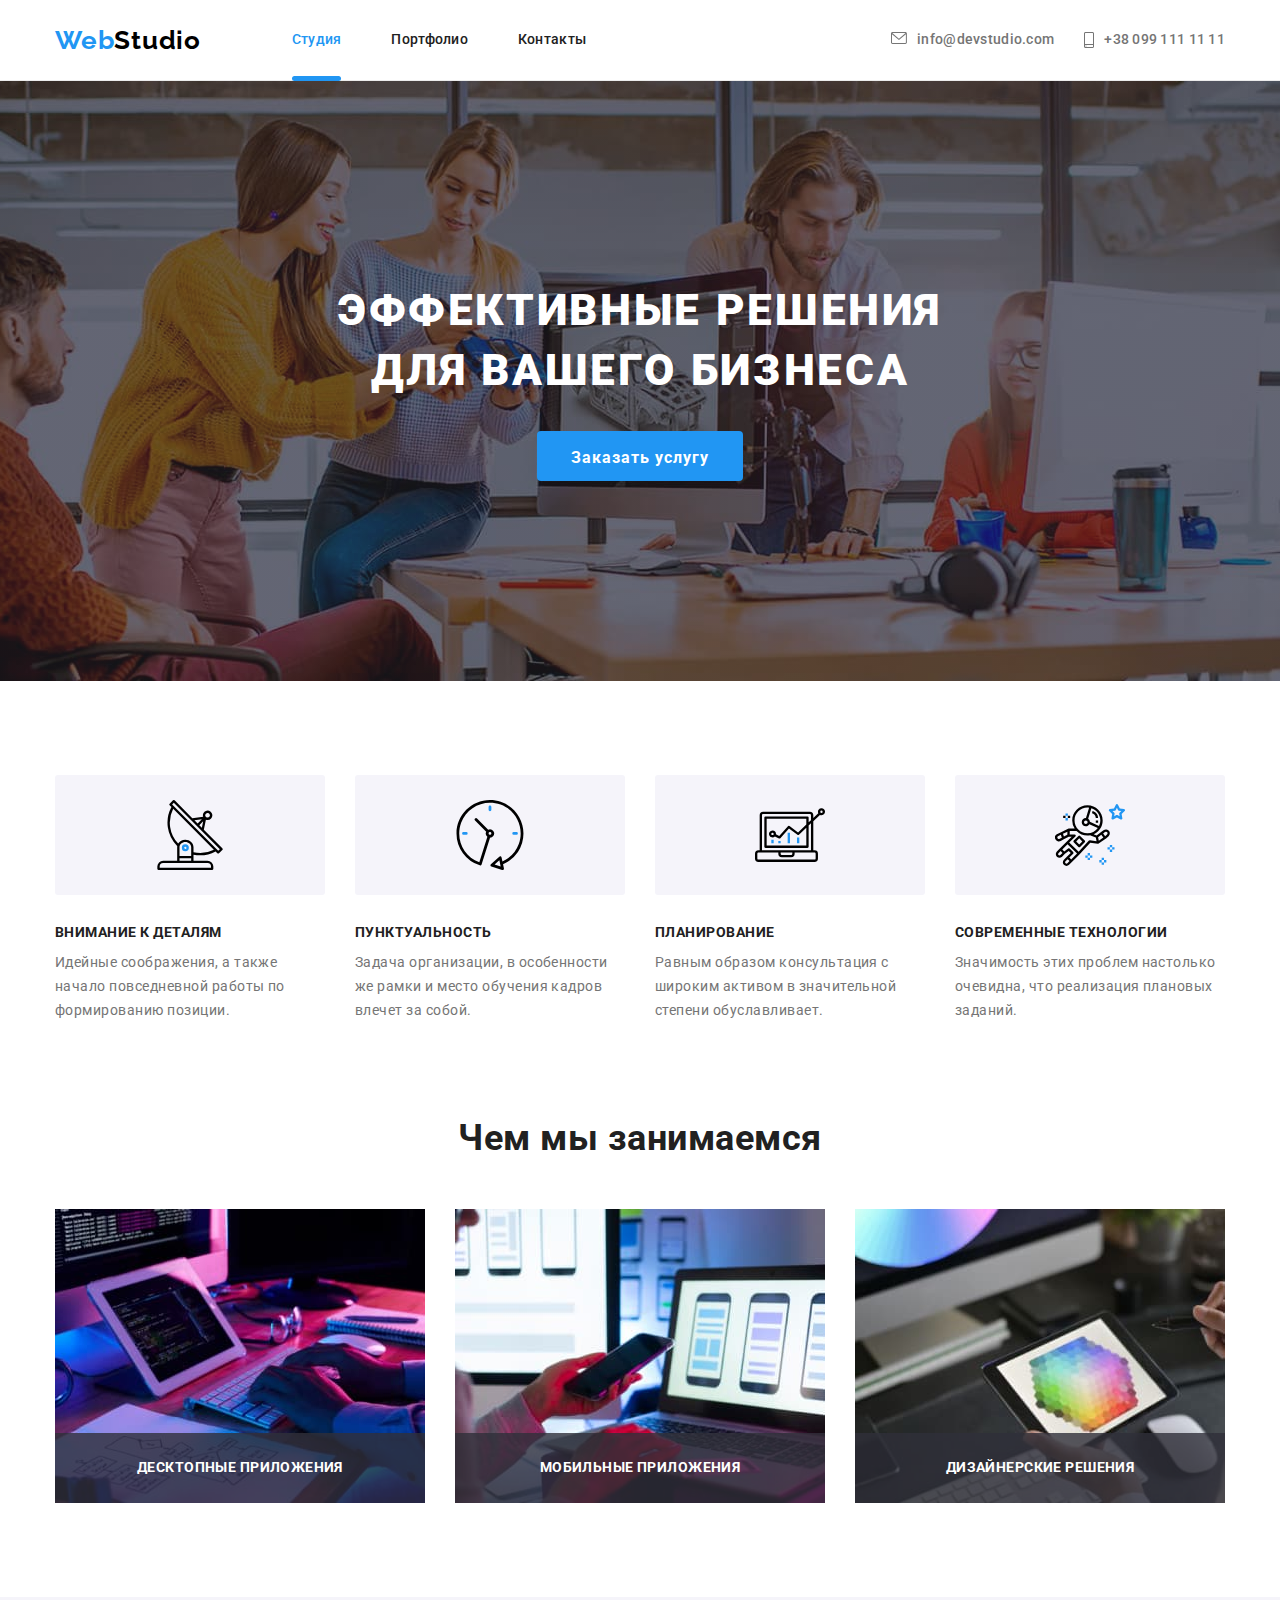
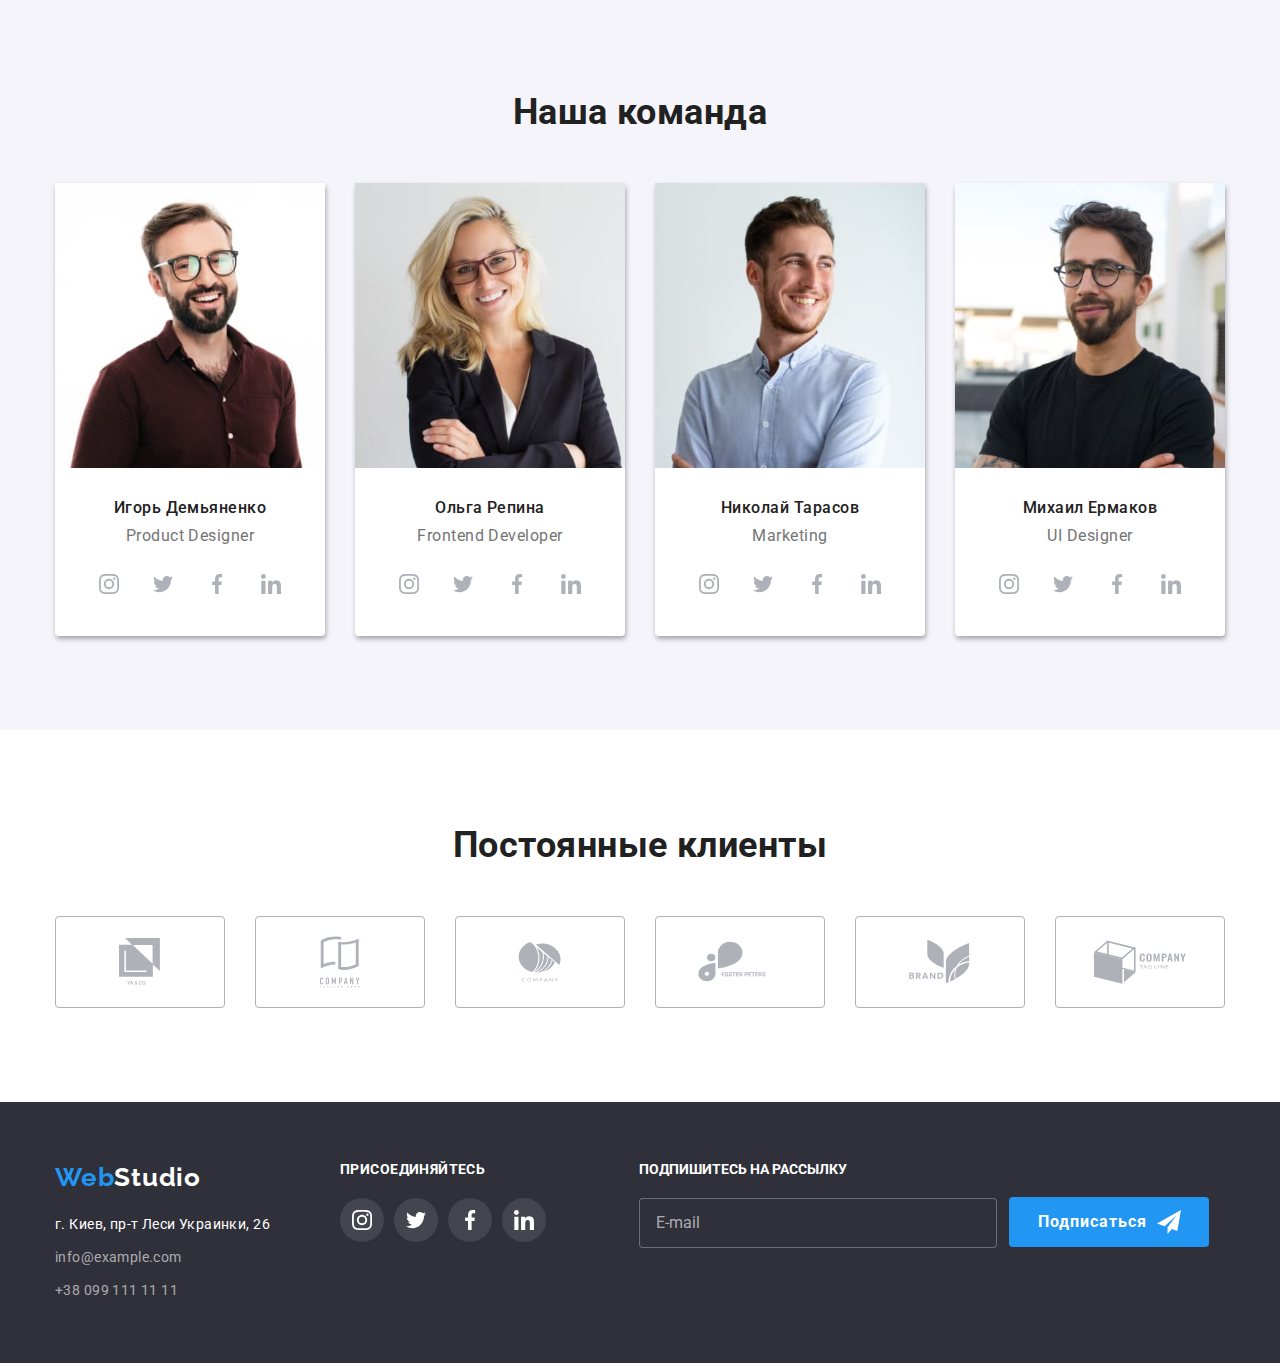
==== commit 7a5a08fb: "another one" ====
--- a/index.html
+++ b/index.html
@@ -33,30 +33,32 @@
               <li class="site-nav__item"><a href="" class="site-nav__link">Контакты</a></li>
             </ul>
           </nav>
-          <ul class="contacts">
-            <li class="contacts__item">
-              <a class="contacts__link contacts__link--mail" href="mailto:info@devstudio.com">
-                <svg class="contacts__icon contacts__icon--envelope">
-                  <use href="./images/studio/sprite.svg#icon-envelope"></use>
-                </svg>
-                info@devstudio.com</a
-              >
-            </li>
-            <li class="contacts__item">
-              <a class="contacts__link contacts__link--tel" href="tel:+380991111111">
-                <svg class="contacts__icon contacts__icon--smartphone">
-                  <use href="./images/studio/sprite.svg#icon-smartphone"></use>
-                </svg>
-                +38 099 111 11 11</a
-              >
-            </li>
-          </ul>
-          <ul class="mobile-menu__list">
-            <li class="mobile-menu__item"><a href="" class="mobile-menu__link">Intagram</a></li>
-            <li class="mobile-menu__item"><a href="" class="mobile-menu__link">Twitter</a></li>
-            <li class="mobile-menu__item"><a href="" class="mobile-menu__link">Facebook</a></li>
-            <li class="mobile-menu__item"><a href="" class="mobile-menu__link">Linkedin</a></li>
-          </ul>
+          <div class="mobile-menu__thumb">
+            <ul class="contacts">
+              <li class="contacts__item">
+                <a class="contacts__link contacts__link--mail" href="mailto:info@devstudio.com">
+                  <svg class="contacts__icon contacts__icon--envelope">
+                    <use href="./images/studio/sprite.svg#icon-envelope"></use>
+                  </svg>
+                  info@devstudio.com</a
+                >
+              </li>
+              <li class="contacts__item">
+                <a class="contacts__link contacts__link--tel" href="tel:+380991111111">
+                  <svg class="contacts__icon contacts__icon--smartphone">
+                    <use href="./images/studio/sprite.svg#icon-smartphone"></use>
+                  </svg>
+                  +38 099 111 11 11</a
+                >
+              </li>
+            </ul>
+            <ul class="mobile-menu__list">
+              <li class="mobile-menu__item"><a href="" class="mobile-menu__link">Intagram</a></li>
+              <li class="mobile-menu__item"><a href="" class="mobile-menu__link">Twitter</a></li>
+              <li class="mobile-menu__item"><a href="" class="mobile-menu__link">Facebook</a></li>
+              <li class="mobile-menu__item"><a href="" class="mobile-menu__link">Linkedin</a></li>
+            </ul>
+          </div>
         </div>
         <a class="header__logo" href="/">Web<span class="header__studio">Studio</span></a>
         <button
--- a/css/main.min.css
+++ b/css/main.min.css
@@ -1 +1 @@
-html{-webkit-box-sizing:border-box;box-sizing:border-box}*,*::before,*::after{-webkit-box-sizing:inherit;box-sizing:inherit}body{color:#757575}:root{--main-animation: cubic-bezier(0.4, 0, 0.2, 1)}.container{padding-left:15px;padding-right:15px;margin:0 auto;width:100%}@media screen and (min-width: 480px){.container{width:480px}}@media screen and (min-width: 768px){.container{width:768px}}@media screen and (min-width: 1200px){.container{width:1200px}}.container--flex{display:-webkit-box;display:-ms-flexbox;display:flex;-webkit-box-align:center;-ms-flex-align:center;align-items:center;-webkit-box-pack:justify;-ms-flex-pack:justify;justify-content:space-between}@media screen and (min-width: 768px){.container--flex{-webkit-box-orient:horizontal;-webkit-box-direction:reverse;-ms-flex-direction:row-reverse;flex-direction:row-reverse;-webkit-box-pack:justify;-ms-flex-pack:justify;justify-content:space-between}}.section{padding-top:60px;padding-bottom:60px}@media screen and (min-width: 1200px){.section{padding-bottom:0;padding-top:94px}}.section__title{margin-top:0;margin-bottom:50px;color:#212121;text-align:center}.visually-hidden{position:absolute;white-space:nowrap;margin:-1px;width:1px;height:1px;overflow:hidden;border:0;padding:0;clip:rect(0 0 0 0);-webkit-clip-path:inset(50%);clip-path:inset(50%)}body{font-family:Roboto,sans-serif}main{letter-spacing:.03em}.header__logo{font-family:Raleway,cursive;font-weight:700;font-size:24px;line-height:1.16;letter-spacing:.03em}@media screen and (min-width: 1200px){.header__logo{font-size:26px;line-height:1.19}}.site-nav__link{font-weight:500;font-size:40px;line-height:1.18;letter-spacing:.02em}@media screen and (min-width: 768px){.site-nav__link{font-size:14px;line-height:1.14}}.contacts__link--tel{font-size:34px;line-height:1.18;font-weight:500;letter-spacing:.02em}.contacts__link--mail{font-size:24px;line-height:1.16;font-weight:500;letter-spacing:.02em}@media screen and (min-width: 768px){.contacts__link{font-weight:500;font-size:12px;line-height:1.16;letter-spacing:.02em}}@media screen and (min-width: 1200px){.contacts__link{font-size:14px;line-height:1.14}}.mobile-menu__item{font-weight:500;font-size:18px;line-height:1.2;letter-spacing:.02em}.hero__button{font-weight:700;font-size:16px;line-height:1.9;letter-spacing:.06em}.section__title{font-weight:700;font-size:36px;line-height:1.17}.hero__title{font-family:"Roboto";font-weight:900;font-size:26px;line-height:1.62;text-align:center;letter-spacing:.06em;text-transform:uppercase}@media screen and (min-width: 1200px){.hero__title{font-size:44px;line-height:1.36}}.feutures__title{font-weight:700;font-size:14px;line-height:1.14;text-transform:uppercase}.feutures__text{font-size:14px;line-height:1.71}.examples__text{font-weight:700;font-size:14px;line-height:1.14;text-align:center;letter-spacing:.03em;text-transform:uppercase}.staff__name{font-weight:500;font-size:16px;line-height:1.19}.info__adress{font-size:14px;line-height:1.71;letter-spacing:.03em}.info__link{font-size:14px;line-height:1.71;letter-spacing:.03em}.socials__title{font-weight:700;font-size:14px;line-height:1.14;letter-spacing:.03em;text-transform:uppercase}.subscribe__label{font-weight:700;font-size:14px;line-height:1.14;text-transform:uppercase}.subscribe__input::-webkit-input-placeholder{font-weight:400;font-size:16px;line-height:1.25}.subscribe__input::-moz-placeholder{font-weight:400;font-size:16px;line-height:1.25}.subscribe__input:-ms-input-placeholder{font-weight:400;font-size:16px;line-height:1.25}.subscribe__input::-ms-input-placeholder{font-weight:400;font-size:16px;line-height:1.25}.subscribe__input::placeholder{font-weight:400;font-size:16px;line-height:1.25}.subscribe__button{font-weight:700;font-size:16px;line-height:1.87;letter-spacing:.06em}.projects__btn{font-family:Roboto,sans-serif;font-weight:500;font-size:16px;line-height:1.6}.works__title{font-weight:700;font-size:18px;line-height:2;letter-spacing:.06em}.works__text{font-size:16px;line-height:1.9}.thumb__text{font-weight:400;font-size:18px;line-height:28px}.request__text{font-weight:700;font-size:20px;line-height:1.15}.request__label{font-weight:400;font-size:12px;line-height:1.17;letter-spacing:.01em}.comment-area::-webkit-input-placeholder{font-weight:400;font-size:12px;line-height:14px;letter-spacing:.01em}.comment-area::-moz-placeholder{font-weight:400;font-size:12px;line-height:14px;letter-spacing:.01em}.comment-area:-ms-input-placeholder{font-weight:400;font-size:12px;line-height:14px;letter-spacing:.01em}.comment-area::-ms-input-placeholder{font-weight:400;font-size:12px;line-height:14px;letter-spacing:.01em}.comment-area::placeholder{font-weight:400;font-size:12px;line-height:14px;letter-spacing:.01em}.agreement__label{font-weight:400;font-size:12px;line-height:1.16;letter-spacing:.03em}@media screen and (min-width: 1200px){.agreement__label{font-size:14px;line-height:1.71}}.send__button{font-weight:700;font-size:16px;line-height:1.87;letter-spacing:.06em}.mobile-menu__list,.works,.projects__list,.info__list,.clients__list,.staff,.examples,.feutures,.contacts,.site-nav__list{padding:0;margin:0;list-style:none}.header{border-bottom:1px solid #ececec;position:relative}.header__logo{text-decoration:none;color:#2196f3}@media screen and (max-width: 767px){.mobile-menu.is-open~.header__logo{opacity:0}}.header__studio{color:#000}.header__studio--white{color:#fff}@media screen and (min-width: 768px){.site-nav{display:-webkit-box;display:-ms-flexbox;display:flex;margin-right:84px}}@media screen and (min-width: 1200px){.site-nav{margin-right:305px}}@media screen and (min-width: 768px){.site-nav__list{display:-webkit-box;display:-ms-flexbox;display:flex}}.site-nav__item:not(:last-child){margin-right:50px}@media screen and (max-width: 767px){.site-nav__item:not(:last-child){margin-bottom:32px;margin-right:0}}@media screen and (max-width: 767px){.site-nav__item:last-child{margin-bottom:302px}}.site-nav__link{color:#212121;text-decoration:none;-webkit-transition:color 250ms var(--main-animation);transition:color 250ms var(--main-animation)}@media screen and (min-width: 768px){.site-nav__link{display:block;padding-top:32px;padding-bottom:32px}}.site-nav__link:hover,.site-nav__link:focus{color:#2196f3}.site-nav__link--current{color:#2196f3;position:relative}@media screen and (min-width: 768px){.site-nav__link--current::after{content:"";position:absolute;bottom:-1px;right:0;height:5px;width:100%;border-radius:5px;background:#2196f3}}.contacts{display:-webkit-box;display:-ms-flexbox;display:flex;margin-bottom:64px;-webkit-box-pack:center;-ms-flex-pack:center;justify-content:center;-webkit-box-orient:vertical;-webkit-box-direction:reverse;-ms-flex-direction:column-reverse;flex-direction:column-reverse}@media screen and (min-width: 768px){.contacts{margin-bottom:0;-webkit-box-orient:vertical;-webkit-box-direction:normal;-ms-flex-direction:column;flex-direction:column}}@media screen and (min-width: 1200px){.contacts{-webkit-box-orient:horizontal;-webkit-box-direction:normal;-ms-flex-direction:row;flex-direction:row}}.contacts__icon{display:none;margin-right:10px;fill:currentColor}.contacts__icon--envelope{width:16px;height:12px}.contacts__icon--smartphone{width:10px;height:16px}@media screen and (min-width: 767px){.contacts__icon{display:block}}@media screen and (min-width: 1200px){.contacts__item:not(:last-child){margin-right:30px}}.contacts__link{text-decoration:none;color:#757575;display:-webkit-box;display:-ms-flexbox;display:flex;-webkit-transition:color 250ms var(--main-animation);transition:color 250ms var(--main-animation)}.contacts__link:hover,.contacts__link:focus{color:#2196f3}@media screen and (min-width: 1200px){.contacts__link{padding-top:32px;padding-bottom:32px}}@media screen and (max-width: 767px){.contacts__link--tel{color:#2196f3;margin-bottom:32px}}@media screen and (min-width: 768px){.contacts__link--mail{margin-bottom:10px}}@media screen and (min-width: 1200px){.contacts__link--mail{margin-bottom:0}}.hero{display:block;padding-bottom:200px;padding-top:200px;text-align:center}.hero__title{margin-left:auto;margin-right:auto;width:360px;margin-top:0;margin-bottom:30px;color:#fff}@media screen and (min-width: 1200px){.hero__title{width:700px}}.overlay{max-width:1600px;height:600px;margin-left:auto;margin-right:auto;background-image:-webkit-gradient(linear, left top, right top, from(rgba(47, 48, 58, 0.4)), to(rgba(47, 48, 58, 0.4))),url("../images/studio/Header-480px.jpg");background-image:linear-gradient(to right, rgba(47, 48, 58, 0.4), rgba(47, 48, 58, 0.4)),url("../images/studio/Header-480px.jpg");background-size:cover;background-position:center}@media screen and (min-device-pixel-ratio: 2),screen and (-webkit-min-device-pixel-ratio: 2),screen and (min-resolution: 2dppx),screen and (min-resolution: 192dpi){.overlay{background-image:-webkit-gradient(linear, left top, right top, from(rgba(47, 48, 58, 0.4)), to(rgba(47, 48, 58, 0.4))),url("../images/studio/Header-480px@2x.jpg");background-image:linear-gradient(to right, rgba(47, 48, 58, 0.4), rgba(47, 48, 58, 0.4)),url("../images/studio/Header-480px@2x.jpg")}}@media screen and (min-width: 481px){.overlay{background-image:-webkit-gradient(linear, left top, right top, from(rgba(47, 48, 58, 0.4)), to(rgba(47, 48, 58, 0.4))),url("../images/studio/Header-768px.jpg");background-image:linear-gradient(to right, rgba(47, 48, 58, 0.4), rgba(47, 48, 58, 0.4)),url("../images/studio/Header-768px.jpg")}}@media screen and (min-width: 481px)and (min-device-pixel-ratio: 2),screen and (min-width: 481px)and (-webkit-min-device-pixel-ratio: 2),screen and (min-width: 481px)and (min-resolution: 2dppx),screen and (min-width: 481px)and (min-resolution: 192dpi){.overlay{background-image:-webkit-gradient(linear, left top, right top, from(rgba(47, 48, 58, 0.4)), to(rgba(47, 48, 58, 0.4))),url("../images/studio/Header-768px@2x.jpg");background-image:linear-gradient(to right, rgba(47, 48, 58, 0.4), rgba(47, 48, 58, 0.4)),url("../images/studio/Header-768px@2x.jpg")}}@media screen and (min-width: 769px){.overlay{background-image:-webkit-gradient(linear, left top, right top, from(rgba(47, 48, 58, 0.4)), to(rgba(47, 48, 58, 0.4))),url("../images/studio/Header-1600px.jpg");background-image:linear-gradient(to right, rgba(47, 48, 58, 0.4), rgba(47, 48, 58, 0.4)),url("../images/studio/Header-1600px.jpg")}}@media screen and (min-width: 769px)and (min-device-pixel-ratio: 2),screen and (min-width: 769px)and (-webkit-min-device-pixel-ratio: 2),screen and (min-width: 769px)and (min-resolution: 2dppx),screen and (min-width: 769px)and (min-resolution: 192dpi){.overlay{background-image:-webkit-gradient(linear, left top, right top, from(rgba(47, 48, 58, 0.4)), to(rgba(47, 48, 58, 0.4))),url("../images/studio/Header-1600px@2x.jpg");background-image:linear-gradient(to right, rgba(47, 48, 58, 0.4), rgba(47, 48, 58, 0.4)),url("../images/studio/Header-1600px@2x.jpg")}}.hero__button{height:50px;min-width:200px;display:inline-block;border-radius:4px;padding:10px 32px;background:#2196f3;color:#fff;text-align:center;border-color:rgba(0,0,0,0);cursor:pointer;text-decoration:none;-webkit-transition:background-color 250ms var(--main-animation);transition:background-color 250ms var(--main-animation)}.hero__button:hover,.hero__button:focus{background-color:#188ce8}.feutures{display:-webkit-box;display:-ms-flexbox;display:flex;-ms-flex-wrap:wrap;flex-wrap:wrap}@media screen and (min-width: 768px){.feutures{margin:-15px}}@media screen and (min-width: 1200px){.feutures{-ms-flex-wrap:nowrap;flex-wrap:nowrap}}.feutures__icon{width:70px;height:70px}.feutures__image{height:120px;border-radius:3px;display:-webkit-box;display:-ms-flexbox;display:flex;background-color:#f5f4fa;-webkit-box-pack:center;-ms-flex-pack:center;justify-content:center;-webkit-box-align:center;-ms-flex-align:center;align-items:center}.feutures__title{margin-left:auto;margin-right:auto;margin-top:30px;margin-bottom:10px;color:#212121}.feutures__text{margin-top:0;margin-bottom:0}@media screen and (max-width: 767px){.feutures__item{display:-webkit-box;display:-ms-flexbox;display:flex;-webkit-box-orient:vertical;-webkit-box-direction:normal;-ms-flex-direction:column;flex-direction:column}}@media screen and (min-width: 768px){.feutures__item{width:calc((100% - 60px)/2);margin:15px}}@media screen and (min-width: 1200px){.feutures__item{width:calc((100% - 120px)/4)}}@media screen and (max-width: 767px){.feutures__item:not(:last-child){margin-bottom:30px}}.example{padding-bottom:94px}@media screen and (max-width: 1199px){.example{display:none}}.examples{-webkit-box-pack:center;-ms-flex-pack:center;justify-content:center;display:-webkit-box;display:-ms-flexbox;display:flex}.examples__item:not(:last-child){margin-right:30px}.examples__item{position:relative}.examples__thumb{display:-webkit-box;display:-ms-flexbox;display:flex;position:absolute;bottom:0%;width:370px;height:70px;-webkit-box-pack:center;-ms-flex-pack:center;justify-content:center;-webkit-box-align:center;-ms-flex-align:center;align-items:center;background-color:rgba(47,48,58,.8)}.examples__text{color:#fff}.examples__link{text-decoration:none}.examples__image{display:block}.socials{display:-webkit-box;display:-ms-flexbox;display:flex;list-style:none;padding-top:16px;padding-left:0;padding-bottom:24px;-webkit-box-pack:center;-ms-flex-pack:center;justify-content:center}@media screen and (min-width: 1200px){.socials{padding-bottom:30px}}.socials__link{-webkit-box-pack:center;-ms-flex-pack:center;justify-content:center;-webkit-box-align:center;-ms-flex-align:center;align-items:center;border-radius:50%;width:44px;height:44px;display:-webkit-box;display:-ms-flexbox;display:flex;color:#afb1b8;background-color:rgba(255,255,255,.1);-webkit-transition:color 250ms var(--main-animation),background-color 250ms var(--main-animation);transition:color 250ms var(--main-animation),background-color 250ms var(--main-animation)}.socials__link:focus,.socials__link:hover{background-color:#2196f3;color:#fff}.socials__link--white{color:#fff}.socials__item{width:44px;height:44px;border-radius:50%}.socials__item:not(:last-child){margin-right:10px}.socials__icon{width:20px;height:20px;fill:currentColor}.footer__socials{display:-webkit-box;display:-ms-flexbox;display:flex;-webkit-box-orient:vertical;-webkit-box-direction:normal;-ms-flex-direction:column;flex-direction:column}@media screen and (max-width: 1199px){.footer__socials{-webkit-box-align:center;-ms-flex-align:center;align-items:center}}.socials--footer{margin:0;padding-top:20px}@media screen and (min-width: 768px){.socials--footer{padding-left:0;padding-right:0;padding-bottom:0}}.socials__title{color:#fff;margin-bottom:0;margin-top:0}.members{padding-bottom:94px;background-color:#f5f4fa}.staff__image{display:block;max-width:100%}.staff{text-align:center}@media screen and (min-width: 768px){.staff{display:-webkit-box;display:-ms-flexbox;display:flex;-ms-flex-wrap:wrap;flex-wrap:wrap;margin:-15px}}@media screen and (min-width: 1200px){.staff{-ms-flex-wrap:nowrap;flex-wrap:nowrap}}.staff__item{border-radius:4px;-webkit-box-shadow:1px 3px 5px rgba(47,48,58,.4);box-shadow:1px 3px 5px rgba(47,48,58,.4);margin-bottom:30px;background-color:#fff}@media screen and (min-width: 768px){.staff__item{margin:15px;width:calc((100% - 60px)/2)}}@media screen and (min-width: 1200px){.staff__item{width:calc((100% - 120px)/4)}}.staff__name{margin-top:30px;margin-bottom:0;color:#212121}.staff__post{margin-top:10px;margin-bottom:0;color:#757575}.clients{padding-top:94px;padding-bottom:94px}.clients__list{display:-webkit-box;display:-ms-flexbox;display:flex;-ms-flex-wrap:wrap;flex-wrap:wrap;margin:-15px;padding:0;list-style:none}@media screen and (min-width: 1200px){.clients__list{-ms-flex-wrap:nowrap;flex-wrap:nowrap}}.clients__link{display:-webkit-box;display:-ms-flexbox;display:flex;-webkit-box-pack:center;-ms-flex-pack:center;justify-content:center;-webkit-box-align:center;-ms-flex-align:center;align-items:center;text-decoration:none;width:100%;color:#afb1b8;border:1px solid #afb1b8;border-radius:4px;-webkit-transition:color 250ms var(--main-animation),border-color 250ms var(--main-animation);transition:color 250ms var(--main-animation),border-color 250ms var(--main-animation)}.clients__link:hover,.clients__link:focus{border-color:#2196f3;color:#2196f3}.clients__icon{fill:currentColor}.clients__item{display:-webkit-box;display:-ms-flexbox;display:flex;height:92px;margin:15px;width:calc((100% - 60px)/2)}@media screen and (min-width: 768px){.clients__item{width:calc((100% - 90px)/3)}}@media screen and (min-width: 1200px){.clients__item{width:calc((100% - 180px)/6)}}@media screen and (min-width: 767px){.flexbox{display:-webkit-box;display:-ms-flexbox;display:flex;-ms-flex-wrap:wrap;flex-wrap:wrap}}@media screen and (min-width: 1200px){.flexbox{-ms-flex-wrap:nowrap;flex-wrap:nowrap}}.footer{display:-webkit-box;display:-ms-flexbox;display:flex;padding-top:60px;padding-bottom:60px;background-color:#2f303a}.info{display:-webkit-box;display:-ms-flexbox;display:flex;-webkit-box-orient:vertical;-webkit-box-direction:normal;-ms-flex-direction:column;flex-direction:column;-webkit-box-align:center;-ms-flex-align:center;align-items:center;margin-bottom:60px}@media screen and (min-width: 768px){.info{margin-left:76px;margin-right:165px}}@media screen and (min-width: 1200px){.info{margin-left:0;margin-right:70px;-webkit-box-align:stretch;-ms-flex-align:stretch;align-items:stretch}}.info__list{display:-webkit-box;display:-ms-flexbox;display:flex;-webkit-box-orient:vertical;-webkit-box-direction:normal;-ms-flex-direction:column;flex-direction:column;margin-top:20px;list-style:none;margin-bottom:0;padding:0}@media screen and (max-width: 1199px){.info__list{-webkit-box-align:center;-ms-flex-align:center;align-items:center}}.info__item:not(:last-child){margin-bottom:9px}.info__adress{margin-top:0;margin-bottom:0;color:#fff}.info__link{color:rgba(255,255,255,.6);text-decoration:none;-webkit-transition:color 250ms var(--main-animation);transition:color 250ms var(--main-animation)}.info__link:hover,.info__link:focus{color:#2196f3}.subscribe{position:relative;display:-webkit-box;display:-ms-flexbox;display:flex;-webkit-box-orient:vertical;-webkit-box-direction:normal;-ms-flex-direction:column;flex-direction:column;-webkit-box-align:center;-ms-flex-align:center;align-items:center}@media screen and (min-width: 768px){.subscribe{margin-left:166px}}@media screen and (min-width: 1200px){.subscribe{margin-left:93px;-webkit-box-align:stretch;-ms-flex-align:stretch;align-items:stretch}}.subscribe__label{color:#fff}.subscribe__input{margin-top:20px;margin-bottom:20px;padding-left:16px;width:100%;height:50px;border:1px solid rgba(255,255,255,.3);border-radius:4px;background-color:#2f303a;color:var(--white-color);-webkit-transition:border-color 250ms var(--main-animation);transition:border-color 250ms var(--main-animation)}@media screen and (min-width: 768px){.subscribe__input{width:450px}}@media screen and (min-width: 1200px){.subscribe__input{width:358px}}.subscribe__input::-webkit-input-placeholder{color:rgba(255,255,255,.6)}.subscribe__input::-moz-placeholder{color:rgba(255,255,255,.6)}.subscribe__input:-ms-input-placeholder{color:rgba(255,255,255,.6)}.subscribe__input::-ms-input-placeholder{color:rgba(255,255,255,.6)}.subscribe__input::placeholder{color:rgba(255,255,255,.6)}.subscribe__input:not(:-moz-placeholder-shown){border-color:#2196f3;outline:none}.subscribe__input:not(:-ms-input-placeholder){border-color:#2196f3;outline:none}.subscribe__input:focus,.subscribe__input:hover,.subscribe__input:focus-within,.subscribe__input:not(:placeholder-shown){border-color:#2196f3;outline:none}.subscribe__button{position:relative;cursor:pointer;width:200px;height:50px;border:none;border-radius:4px;background-color:#2196f3;color:#fff}@media screen and (min-width: 1200px){.subscribe__button{position:absolute;top:35px;left:370px}}.subscribe__text{position:absolute;left:29px;top:10px}.subscribe__icon{position:absolute;height:24px;width:24px;bottom:13px;right:28px;fill:#fff}.backdrop{position:fixed;top:0;left:0;width:100%;height:100%;background-color:rgba(0,0,0,.2);opacity:1;z-index:9999;-webkit-transition:opacity 250ms var(--main-animation),-webkit-transform 250ms var(--main-animation);transition:opacity 250ms var(--main-animation),-webkit-transform 250ms var(--main-animation);transition:opacity 250ms var(--main-animation),transform 250ms var(--main-animation);transition:opacity 250ms var(--main-animation),transform 250ms var(--main-animation),-webkit-transform 250ms var(--main-animation)}.backdrop.is-hidden{pointer-events:none;opacity:0}.backdrop.is-hidden .modal{-webkit-transform:perspective(400px) translate(-50%, -1000px) rotateX(45deg);transform:perspective(400px) translate(-50%, -1000px) rotateX(45deg)}.modal{position:absolute;top:50%;left:50%;-webkit-transform:perspective(400px) translate(-50%, -50%) rotateX(0deg);transform:perspective(400px) translate(-50%, -50%) rotateX(0deg);width:450px;height:609px;background-color:#fff;-webkit-transition:-webkit-transform 200ms var(--main-animation);transition:-webkit-transform 200ms var(--main-animation);transition:transform 200ms var(--main-animation);transition:transform 200ms var(--main-animation), -webkit-transform 200ms var(--main-animation)}@media screen and (min-width: 1200px){.modal{width:528px;height:581px}}.modal__close{position:absolute;top:8px;right:8px;cursor:pointer;height:30px;width:30px;background-color:#fff;border:1px solid rgba(0,0,0,.1);border-radius:50%;-webkit-transition:color 250ms var(--main-animation);transition:color 250ms var(--main-animation)}.modal__close:focus,.modal__close:hover{color:#2196f3}.modal__icon{fill:currentColor}.request{padding:40px}.request__field{position:relative;display:-webkit-box;display:-ms-flexbox;display:flex;-webkit-box-orient:vertical;-webkit-box-direction:normal;-ms-flex-direction:column;flex-direction:column}.request__input{width:370px;height:40px;padding-left:42px;border:1px solid rgba(33,33,33,.2);border-radius:4px;-webkit-transition:border-color 250ms var(--main-animation);transition:border-color 250ms var(--main-animation)}@media screen and (min-width: 1200px){.request__input{width:448px}}.request__input:not(:-moz-placeholder-shown){border-color:#2196f3;outline:none}.request__input:not(:-ms-input-placeholder){border-color:#2196f3;outline:none}.request__input:focus,.request__input:hover,.request__input:focus-within,.request__input:not(:placeholder-shown){border-color:#2196f3;outline:none}.request__input:not(:-moz-placeholder-shown)~.request__icon{fill:#2196f3}.request__input:not(:-ms-input-placeholder)~.request__icon{fill:#2196f3}.request__input:focus~.request__icon,.request__input:hover~.request__icon,.request__input:focus-within~.request__icon,.request__input:not(:placeholder-shown)~.request__icon{fill:#2196f3}.request__text{margin:0;text-align:center;color:#212121}.request__label{display:inline-block;margin-bottom:4px;margin-top:10px;color:#757575}.request__icon{position:absolute;top:39px;left:12px;width:18px;height:18px;fill:currentColor;-webkit-transition:fill 250ms var(--main-animation);transition:fill 250ms var(--main-animation)}.comment-area{position:relative;width:370px;height:120px;resize:none;border:1px solid rgba(33,33,33,.2);border-radius:4px;-webkit-transition:border-color 250ms var(--main-animation);transition:border-color 250ms var(--main-animation)}@media screen and (min-width: 1200px){.comment-area{width:448px}}.comment-area::-webkit-input-placeholder{position:absolute;top:12px;left:16px;color:rgba(117,117,117,.5)}.comment-area::-moz-placeholder{position:absolute;top:12px;left:16px;color:rgba(117,117,117,.5)}.comment-area:-ms-input-placeholder{position:absolute;top:12px;left:16px;color:rgba(117,117,117,.5)}.comment-area::-ms-input-placeholder{position:absolute;top:12px;left:16px;color:rgba(117,117,117,.5)}.comment-area::placeholder{position:absolute;top:12px;left:16px;color:rgba(117,117,117,.5)}.comment-area:not(:-moz-placeholder-shown){border-color:#2196f3;outline:none}.comment-area:not(:-ms-input-placeholder){border-color:#2196f3;outline:none}.comment-area:focus,.comment-area:hover,.comment-area:focus-within,.comment-area:not(:placeholder-shown){border-color:#2196f3;outline:none}.agreement{position:relative;text-align:center;padding-left:15px;margin-top:20px;margin-bottom:30px}.agreement__label{width:400px;position:relative}.agreement__link{color:#2196f3}.agreement__input{-webkit-appearance:none;-moz-appearance:none;appearance:none;position:absolute}.agreement__input:checked~.agreement__label .agreement__check{background-color:#2196f3;border-color:rgba(0,0,0,0)}.agreement__input:checked~.agreement__label .agreement__icon{fill:#fff}.agreement__check{position:absolute;display:inline-block;right:calc(100% + 7px);top:0;width:16px;height:15px;border:2px solid;border-radius:2px}.agreement__icon{position:absolute;top:-1px;left:-1px;fill:rgba(0,0,0,0)}.send{display:block;text-align:center}.send__button{width:200px;height:50px;border:none;border-radius:4px;cursor:pointer;background-color:#2196f3;text-align:center;color:#fff;-webkit-transition:background-color 250ms var(--main-animation);transition:background-color 250ms var(--main-animation)}.send__button:hover,.send__button:focus{background-color:#188ce8}.projects{padding-top:60px;padding-bottom:60px}@media screen and (min-width: 1200px){.projects{padding-top:94px;padding-bottom:94px}}.projects__list{display:-webkit-box;display:-ms-flexbox;display:flex;-ms-flex-wrap:wrap;flex-wrap:wrap;list-style:none;margin:-8px;padding:0;margin-bottom:50px}@media screen and (min-width: 768px){.projects__list{-webkit-box-pack:center;-ms-flex-pack:center;justify-content:center}}.projects__item{margin:8px}.projects__btn{border-radius:6px;padding:6px 22px;border-color:rgba(0,0,0,0);cursor:pointer;text-align:center;-webkit-transition:color 250ms var(--main-animation),background-color 250ms var(--main-animation),-webkit-box-shadow 250ms var(--main-animation);transition:color 250ms var(--main-animation),background-color 250ms var(--main-animation),-webkit-box-shadow 250ms var(--main-animation);transition:color 250ms var(--main-animation),background-color 250ms var(--main-animation),box-shadow 250ms var(--main-animation);transition:color 250ms var(--main-animation),background-color 250ms var(--main-animation),box-shadow 250ms var(--main-animation),-webkit-box-shadow 250ms var(--main-animation)}.projects__btn:hover,.projects__btn:focus{-webkit-box-shadow:0 2px 3px rgba(47,48,58,.4);box-shadow:0 2px 3px rgba(47,48,58,.4);color:#fff;background-color:#2196f3}.works{display:-webkit-box;display:-ms-flexbox;display:flex;-ms-flex-wrap:wrap;flex-wrap:wrap;margin:-15px}.works__name{margin-top:0;margin-bottom:0;padding:20px 24px}.works__link{margin-top:0;margin-bottom:0;text-decoration:none}.works__title{margin-top:0;margin-bottom:0;color:#212121}.works__text{margin-top:4px;margin-bottom:0;color:#757575}.works__item{margin:15px;border:1px solid #ececec;width:calc((100% - 30px)/1)}.works__item:hover,.works__item:focus{-webkit-box-shadow:1px 3px 5px rgba(47,48,58,.4);box-shadow:1px 3px 5px rgba(47,48,58,.4)}@media screen and (min-width: 768px){.works__item{width:calc((100% - 60px)/2)}}@media screen and (min-width: 1200px){.works__item{width:calc((100% - 90px)/3)}}.thumb{position:relative;overflow:hidden}.thumb__image{display:block;max-width:100%}.thumb__description{display:-webkit-box;display:-ms-flexbox;display:flex;position:absolute;width:100%;height:100%;background-color:rgba(33,150,243,.9);top:0;left:0;-webkit-box-pack:center;-ms-flex-pack:center;justify-content:center;-webkit-box-align:center;-ms-flex-align:center;align-items:center;-webkit-transform:translateY(100%);transform:translateY(100%);-webkit-transition:-webkit-transform 250ms var(--main-animation);transition:-webkit-transform 250ms var(--main-animation);transition:transform 250ms var(--main-animation);transition:transform 250ms var(--main-animation), -webkit-transform 250ms var(--main-animation)}.works__item:hover .thumb__description{-webkit-transform:translateY(0);transform:translateY(0)}.thumb__text{padding:63px 24px;color:#fff}.menu-button{display:-webkit-inline-box;display:-ms-inline-flexbox;display:inline-flex;margin-top:10px;margin-bottom:10px;padding:0;border:none;background-color:rgba(0,0,0,0)}.menu-button:hover .mobile-button__icon,.menu-button:focus .mobile-button__icon{fill:#2196f3}@media screen and (min-width: 768px){.menu-button{display:none}}.mobile-button__icon--close{display:none}.menu-button.is-open .mobile-button__icon--close{display:block}.menu-button.is-open .mobile-button__icon--menu{display:none}.mobile-menu{background-color:#fff;z-index:999}@media screen and (max-width: 767px){.mobile-menu{display:none;position:absolute;top:100%;left:0%;width:100%;height:796px;padding-left:40px;padding-right:40px}.mobile-menu.is-open{display:block}}@media screen and (min-width: 768px){.mobile-menu{display:-webkit-box;display:-ms-flexbox;display:flex}}.mobile-menu__list{display:-webkit-box;display:-ms-flexbox;display:flex}@media screen and (min-width: 768px){.mobile-menu__list{display:none}}.mobile-menu__link{text-decoration:none;color:#2196f3}.mobile-menu__item:not(:last-child){border-right:1px solid rgba(33,33,33,.2);margin-right:10px;padding-right:10px}/*# sourceMappingURL=main.min.css.map */+html{-webkit-box-sizing:border-box;box-sizing:border-box}*,*::before,*::after{-webkit-box-sizing:inherit;box-sizing:inherit}body{color:#757575}body.menu-open{overflow:hidden}:root{--main-animation: cubic-bezier(0.4, 0, 0.2, 1)}.container{padding-left:15px;padding-right:15px;margin:0 auto;width:100%}@media screen and (min-width: 480px){.container{width:480px}}@media screen and (min-width: 768px){.container{width:768px}}@media screen and (min-width: 1200px){.container{width:1200px}}.container--flex{display:-webkit-box;display:-ms-flexbox;display:flex;-webkit-box-align:center;-ms-flex-align:center;align-items:center;-webkit-box-pack:justify;-ms-flex-pack:justify;justify-content:space-between}@media screen and (min-width: 768px){.container--flex{-webkit-box-orient:horizontal;-webkit-box-direction:reverse;-ms-flex-direction:row-reverse;flex-direction:row-reverse;-webkit-box-pack:justify;-ms-flex-pack:justify;justify-content:space-between}}.section{padding-top:60px;padding-bottom:60px}@media screen and (min-width: 1200px){.section{padding-bottom:0;padding-top:94px}}.section__title{margin-top:0;margin-bottom:30px;color:#212121;text-align:center}@media screen and (min-width: 1200px){.section__title{margin-bottom:50px}}.visually-hidden{position:absolute;white-space:nowrap;margin:-1px;width:1px;height:1px;overflow:hidden;border:0;padding:0;clip:rect(0 0 0 0);-webkit-clip-path:inset(50%);clip-path:inset(50%)}body{font-family:Roboto,sans-serif}main{letter-spacing:.03em}.header__logo{font-family:Raleway,cursive;font-weight:700;font-size:24px;line-height:1.16;letter-spacing:.03em}@media screen and (min-width: 1200px){.header__logo{font-size:26px;line-height:1.19}}.site-nav__link{font-weight:500;font-size:40px;line-height:1.18;letter-spacing:.02em}@media screen and (min-width: 768px){.site-nav__link{font-size:14px;line-height:1.14}}.contacts__link--tel{font-size:34px;line-height:1.18;font-weight:500;letter-spacing:.02em}.contacts__link--mail{font-size:24px;line-height:1.16;font-weight:500;letter-spacing:.02em}@media screen and (min-width: 768px){.contacts__link{font-weight:500;font-size:12px;line-height:1.16;letter-spacing:.02em}}@media screen and (min-width: 1200px){.contacts__link{font-size:14px;line-height:1.14}}.mobile-menu__item{font-weight:500;font-size:18px;line-height:1.2;letter-spacing:.02em}.hero__button{font-weight:700;font-size:16px;line-height:1.9;letter-spacing:.06em}.section__title{font-weight:700;font-size:28px;line-height:1.18}@media screen and (min-width: 1200px){.section__title{font-size:36px;line-height:1.17}}.hero__title{font-family:"Roboto";font-weight:900;font-size:26px;line-height:1.62;text-align:center;letter-spacing:.06em;text-transform:uppercase}@media screen and (min-width: 1200px){.hero__title{font-size:44px;line-height:1.36}}.feutures__title{font-weight:700;font-size:14px;line-height:1.14;text-transform:uppercase}.feutures__text{font-size:14px;line-height:1.71}.examples__text{font-weight:700;font-size:14px;line-height:1.14;text-align:center;letter-spacing:.03em;text-transform:uppercase}.staff__name{font-weight:500;font-size:16px;line-height:1.19}.info__adress{font-size:14px;line-height:1.71;letter-spacing:.03em}.info__link{font-size:14px;line-height:1.71;letter-spacing:.03em}.socials__title{font-weight:700;font-size:14px;line-height:1.14;letter-spacing:.03em;text-transform:uppercase}.subscribe__label{font-weight:700;font-size:14px;line-height:1.14;text-transform:uppercase}.subscribe__input::-webkit-input-placeholder{font-weight:400;font-size:16px;line-height:1.25}.subscribe__input::-moz-placeholder{font-weight:400;font-size:16px;line-height:1.25}.subscribe__input:-ms-input-placeholder{font-weight:400;font-size:16px;line-height:1.25}.subscribe__input::-ms-input-placeholder{font-weight:400;font-size:16px;line-height:1.25}.subscribe__input::placeholder{font-weight:400;font-size:16px;line-height:1.25}.subscribe__button{font-weight:700;font-size:16px;line-height:1.87;letter-spacing:.06em}.projects__btn{font-family:Roboto,sans-serif;font-weight:500;font-size:16px;line-height:1.6}.works__title{font-weight:700;font-size:18px;line-height:2;letter-spacing:.06em}.works__text{font-size:16px;line-height:1.9}.thumb__text{font-weight:400;font-size:18px;line-height:28px}.request__text{font-weight:700;font-size:20px;line-height:1.15}.request__label{font-weight:400;font-size:12px;line-height:1.17;letter-spacing:.01em}.comment-area::-webkit-input-placeholder{font-weight:400;font-size:12px;line-height:14px;letter-spacing:.01em}.comment-area::-moz-placeholder{font-weight:400;font-size:12px;line-height:14px;letter-spacing:.01em}.comment-area:-ms-input-placeholder{font-weight:400;font-size:12px;line-height:14px;letter-spacing:.01em}.comment-area::-ms-input-placeholder{font-weight:400;font-size:12px;line-height:14px;letter-spacing:.01em}.comment-area::placeholder{font-weight:400;font-size:12px;line-height:14px;letter-spacing:.01em}.agreement__label{font-weight:400;font-size:12px;line-height:1.16;letter-spacing:.03em}@media screen and (min-width: 1200px){.agreement__label{font-size:14px;line-height:1.71}}.send__button{font-weight:700;font-size:16px;line-height:1.87;letter-spacing:.06em}.mobile-menu__list,.works,.projects__list,.info__list,.clients__list,.staff,.examples,.feutures,.contacts,.site-nav__list{padding:0;margin:0;list-style:none}.header{border-bottom:1px solid #ececec;position:relative}.header__logo{text-decoration:none;color:#2196f3}@media screen and (max-width: 767px){.mobile-menu.is-open~.header__logo{opacity:0}}.header__studio{color:#000}.header__studio--white{color:#fff}@media screen and (min-width: 768px){.site-nav{display:-webkit-box;display:-ms-flexbox;display:flex;margin-right:84px}}@media screen and (min-width: 1200px){.site-nav{margin-right:305px}}@media screen and (min-width: 768px){.site-nav__list{display:-webkit-box;display:-ms-flexbox;display:flex}}.site-nav__item:not(:last-child){margin-right:50px}@media screen and (max-width: 767px){.site-nav__item:not(:last-child){margin-bottom:32px;margin-right:0}}.site-nav__link{color:#212121;text-decoration:none;-webkit-transition:color 250ms var(--main-animation);transition:color 250ms var(--main-animation)}@media screen and (min-width: 768px){.site-nav__link{display:block;padding-top:32px;padding-bottom:32px}}.site-nav__link:hover,.site-nav__link:focus{color:#2196f3}.site-nav__link--current{color:#2196f3;position:relative}@media screen and (min-width: 768px){.site-nav__link--current::after{content:"";position:absolute;bottom:-1px;right:0;height:5px;width:100%;border-radius:5px;background:#2196f3}}.contacts{display:-webkit-box;display:-ms-flexbox;display:flex;margin-bottom:64px;-webkit-box-pack:center;-ms-flex-pack:center;justify-content:center;-webkit-box-orient:vertical;-webkit-box-direction:reverse;-ms-flex-direction:column-reverse;flex-direction:column-reverse}@media screen and (min-width: 768px){.contacts{margin-bottom:0;-webkit-box-orient:vertical;-webkit-box-direction:normal;-ms-flex-direction:column;flex-direction:column}}@media screen and (min-width: 1200px){.contacts{-webkit-box-orient:horizontal;-webkit-box-direction:normal;-ms-flex-direction:row;flex-direction:row}}.contacts__icon{display:none;margin-right:10px;fill:currentColor}.contacts__icon--envelope{width:16px;height:12px}.contacts__icon--smartphone{width:10px;height:16px}@media screen and (min-width: 767px){.contacts__icon{display:block}}@media screen and (min-width: 1200px){.contacts__item:not(:last-child){margin-right:30px}}.contacts__link{text-decoration:none;color:#757575;display:-webkit-box;display:-ms-flexbox;display:flex;-webkit-transition:color 250ms var(--main-animation);transition:color 250ms var(--main-animation)}.contacts__link:hover,.contacts__link:focus{color:#2196f3}@media screen and (min-width: 1200px){.contacts__link{padding-top:32px;padding-bottom:32px}}@media screen and (max-width: 767px){.contacts__link--tel{color:#2196f3;margin-bottom:32px}}@media screen and (min-width: 768px){.contacts__link--mail{margin-bottom:10px}}@media screen and (min-width: 1200px){.contacts__link--mail{margin-bottom:0}}.hero{display:block;padding-bottom:118px;padding-top:118px;text-align:center}@media screen and (min-width: 1200px){.hero{padding-bottom:200px;padding-top:200px}}.hero__title{margin-left:auto;margin-right:auto;max-width:360px;margin-top:0;margin-bottom:30px;color:#fff}@media screen and (min-width: 1200px){.hero__title{max-width:700px}}.overlay{max-width:1600px;height:400px;margin-left:auto;margin-right:auto;background-image:-webkit-gradient(linear, left top, right top, from(rgba(47, 48, 58, 0.4)), to(rgba(47, 48, 58, 0.4))),url("../images/studio/Header-480px.jpg");background-image:linear-gradient(to right, rgba(47, 48, 58, 0.4), rgba(47, 48, 58, 0.4)),url("../images/studio/Header-480px.jpg");background-size:cover;background-position:center}@media screen and (min-width: 1200px){.overlay{height:600px}}@media screen and (min-device-pixel-ratio: 2),screen and (-webkit-min-device-pixel-ratio: 2),screen and (min-resolution: 2dppx),screen and (min-resolution: 192dpi){.overlay{background-image:-webkit-gradient(linear, left top, right top, from(rgba(47, 48, 58, 0.4)), to(rgba(47, 48, 58, 0.4))),url("../images/studio/Header-480px@2x.jpg");background-image:linear-gradient(to right, rgba(47, 48, 58, 0.4), rgba(47, 48, 58, 0.4)),url("../images/studio/Header-480px@2x.jpg")}}@media screen and (min-width: 481px){.overlay{background-image:-webkit-gradient(linear, left top, right top, from(rgba(47, 48, 58, 0.4)), to(rgba(47, 48, 58, 0.4))),url("../images/studio/Header-768px.jpg");background-image:linear-gradient(to right, rgba(47, 48, 58, 0.4), rgba(47, 48, 58, 0.4)),url("../images/studio/Header-768px.jpg")}}@media screen and (min-width: 481px)and (min-device-pixel-ratio: 2),screen and (min-width: 481px)and (-webkit-min-device-pixel-ratio: 2),screen and (min-width: 481px)and (min-resolution: 2dppx),screen and (min-width: 481px)and (min-resolution: 192dpi){.overlay{background-image:-webkit-gradient(linear, left top, right top, from(rgba(47, 48, 58, 0.4)), to(rgba(47, 48, 58, 0.4))),url("../images/studio/Header-768px@2x.jpg");background-image:linear-gradient(to right, rgba(47, 48, 58, 0.4), rgba(47, 48, 58, 0.4)),url("../images/studio/Header-768px@2x.jpg")}}@media screen and (min-width: 769px){.overlay{background-image:-webkit-gradient(linear, left top, right top, from(rgba(47, 48, 58, 0.4)), to(rgba(47, 48, 58, 0.4))),url("../images/studio/Header-1600px.jpg");background-image:linear-gradient(to right, rgba(47, 48, 58, 0.4), rgba(47, 48, 58, 0.4)),url("../images/studio/Header-1600px.jpg")}}@media screen and (min-width: 769px)and (min-device-pixel-ratio: 2),screen and (min-width: 769px)and (-webkit-min-device-pixel-ratio: 2),screen and (min-width: 769px)and (min-resolution: 2dppx),screen and (min-width: 769px)and (min-resolution: 192dpi){.overlay{background-image:-webkit-gradient(linear, left top, right top, from(rgba(47, 48, 58, 0.4)), to(rgba(47, 48, 58, 0.4))),url("../images/studio/Header-1600px@2x.jpg");background-image:linear-gradient(to right, rgba(47, 48, 58, 0.4), rgba(47, 48, 58, 0.4)),url("../images/studio/Header-1600px@2x.jpg")}}.hero__button{height:50px;min-width:200px;display:inline-block;border-radius:4px;padding:10px 32px;background:#2196f3;color:#fff;text-align:center;border-color:rgba(0,0,0,0);cursor:pointer;text-decoration:none;-webkit-transition:background-color 250ms var(--main-animation);transition:background-color 250ms var(--main-animation)}.hero__button:hover,.hero__button:focus{background-color:#188ce8}.feutures{display:-webkit-box;display:-ms-flexbox;display:flex;-ms-flex-wrap:wrap;flex-wrap:wrap}@media screen and (min-width: 768px){.feutures{margin:-15px}}@media screen and (min-width: 1200px){.feutures{-ms-flex-wrap:nowrap;flex-wrap:nowrap}}.feutures__icon{width:70px;height:70px}.feutures__image{height:120px;border-radius:3px;display:-webkit-box;display:-ms-flexbox;display:flex;background-color:#f5f4fa;-webkit-box-pack:center;-ms-flex-pack:center;justify-content:center;-webkit-box-align:center;-ms-flex-align:center;align-items:center}.feutures__title{margin-left:auto;margin-right:auto;margin-top:30px;margin-bottom:10px;color:#212121}.feutures__text{margin-top:0;margin-bottom:0}@media screen and (max-width: 767px){.feutures__item{display:-webkit-box;display:-ms-flexbox;display:flex;-webkit-box-orient:vertical;-webkit-box-direction:normal;-ms-flex-direction:column;flex-direction:column}}@media screen and (min-width: 768px){.feutures__item{width:calc((100% - 60px)/2);margin:15px}}@media screen and (min-width: 1200px){.feutures__item{width:calc((100% - 120px)/4)}}@media screen and (max-width: 767px){.feutures__item:not(:last-child){margin-bottom:30px}}.example{padding-bottom:94px}@media screen and (max-width: 1199px){.example{display:none}}.examples{-webkit-box-pack:center;-ms-flex-pack:center;justify-content:center;display:-webkit-box;display:-ms-flexbox;display:flex}.examples__item:not(:last-child){margin-right:30px}.examples__item{position:relative}.examples__thumb{display:-webkit-box;display:-ms-flexbox;display:flex;position:absolute;bottom:0%;width:370px;height:70px;-webkit-box-pack:center;-ms-flex-pack:center;justify-content:center;-webkit-box-align:center;-ms-flex-align:center;align-items:center;background-color:rgba(47,48,58,.8)}.examples__text{color:#fff}.examples__link{text-decoration:none}.examples__image{display:block}.socials{display:-webkit-box;display:-ms-flexbox;display:flex;list-style:none;padding-top:16px;padding-left:0;padding-bottom:24px;-webkit-box-pack:center;-ms-flex-pack:center;justify-content:center}@media screen and (min-width: 1200px){.socials{padding-bottom:30px}}.socials__link{-webkit-box-pack:center;-ms-flex-pack:center;justify-content:center;-webkit-box-align:center;-ms-flex-align:center;align-items:center;border-radius:50%;width:44px;height:44px;display:-webkit-box;display:-ms-flexbox;display:flex;color:#afb1b8;background-color:rgba(255,255,255,.1);-webkit-transition:color 250ms var(--main-animation),background-color 250ms var(--main-animation);transition:color 250ms var(--main-animation),background-color 250ms var(--main-animation)}.socials__link:focus,.socials__link:hover{background-color:#2196f3;color:#fff}.socials__link--white{color:#fff}.socials__item{width:44px;height:44px;border-radius:50%}.socials__item:not(:last-child){margin-right:10px}.socials__icon{width:20px;height:20px;fill:currentColor}.footer__socials{display:-webkit-box;display:-ms-flexbox;display:flex;-webkit-box-orient:vertical;-webkit-box-direction:normal;-ms-flex-direction:column;flex-direction:column}@media screen and (max-width: 1199px){.footer__socials{-webkit-box-align:center;-ms-flex-align:center;align-items:center}}.socials--footer{margin:0;padding-top:20px}@media screen and (min-width: 768px){.socials--footer{padding-left:0;padding-right:0;padding-bottom:0}}.socials__title{color:#fff;margin-bottom:0;margin-top:0}.members{padding-bottom:60px;background-color:#f5f4fa}@media screen and (min-width: 1200px){.members{padding-bottom:94px}}.staff__image{display:block;max-width:100%}.staff{text-align:center}@media screen and (min-width: 768px){.staff{display:-webkit-box;display:-ms-flexbox;display:flex;-ms-flex-wrap:wrap;flex-wrap:wrap;margin:-15px}}@media screen and (min-width: 1200px){.staff{-ms-flex-wrap:nowrap;flex-wrap:nowrap}}.staff__item{border-radius:4px;-webkit-box-shadow:1px 3px 5px rgba(47,48,58,.4);box-shadow:1px 3px 5px rgba(47,48,58,.4);margin-bottom:30px;background-color:#fff}@media screen and (min-width: 768px){.staff__item{margin:15px;width:calc((100% - 60px)/2)}}@media screen and (min-width: 1200px){.staff__item{width:calc((100% - 120px)/4)}}.staff__name{margin-top:30px;margin-bottom:0;color:#212121}.staff__post{margin-top:10px;margin-bottom:0;color:#757575}.clients{padding-top:60px;padding-bottom:60px}@media screen and (min-width: 1200px){.clients{padding-top:94px;padding-bottom:94px}}.clients__list{display:-webkit-box;display:-ms-flexbox;display:flex;-ms-flex-wrap:wrap;flex-wrap:wrap;margin:-15px;padding:0;list-style:none}@media screen and (min-width: 1200px){.clients__list{-ms-flex-wrap:nowrap;flex-wrap:nowrap}}.clients__link{display:-webkit-box;display:-ms-flexbox;display:flex;-webkit-box-pack:center;-ms-flex-pack:center;justify-content:center;-webkit-box-align:center;-ms-flex-align:center;align-items:center;text-decoration:none;width:100%;color:#afb1b8;border:1px solid #afb1b8;border-radius:4px;-webkit-transition:color 250ms var(--main-animation),border-color 250ms var(--main-animation);transition:color 250ms var(--main-animation),border-color 250ms var(--main-animation)}.clients__link:hover,.clients__link:focus{border-color:#2196f3;color:#2196f3}.clients__icon{fill:currentColor}.clients__item{display:-webkit-box;display:-ms-flexbox;display:flex;height:92px;margin:15px;width:calc((100% - 60px)/2)}@media screen and (min-width: 768px){.clients__item{width:calc((100% - 90px)/3)}}@media screen and (min-width: 1200px){.clients__item{width:calc((100% - 180px)/6)}}@media screen and (min-width: 767px){.flexbox{display:-webkit-box;display:-ms-flexbox;display:flex;-ms-flex-wrap:wrap;flex-wrap:wrap}}@media screen and (min-width: 1200px){.flexbox{-ms-flex-wrap:nowrap;flex-wrap:nowrap}}.footer{display:-webkit-box;display:-ms-flexbox;display:flex;padding-top:60px;padding-bottom:60px;background-color:#2f303a}.info{display:-webkit-box;display:-ms-flexbox;display:flex;-webkit-box-orient:vertical;-webkit-box-direction:normal;-ms-flex-direction:column;flex-direction:column;-webkit-box-align:center;-ms-flex-align:center;align-items:center;margin-bottom:60px}@media screen and (min-width: 768px){.info{margin-left:76px;margin-right:165px}}@media screen and (min-width: 1200px){.info{margin-bottom:0;margin-left:0;margin-right:70px;-webkit-box-align:stretch;-ms-flex-align:stretch;align-items:stretch}}.info__list{display:-webkit-box;display:-ms-flexbox;display:flex;-webkit-box-orient:vertical;-webkit-box-direction:normal;-ms-flex-direction:column;flex-direction:column;margin-top:20px;list-style:none;margin-bottom:0;padding:0}@media screen and (max-width: 1199px){.info__list{-webkit-box-align:center;-ms-flex-align:center;align-items:center}}.info__item:not(:last-child){margin-bottom:9px}.info__adress{margin-top:0;margin-bottom:0;color:#fff}.info__link{color:rgba(255,255,255,.6);text-decoration:none;-webkit-transition:color 250ms var(--main-animation);transition:color 250ms var(--main-animation)}.info__link:hover,.info__link:focus{color:#2196f3}.subscribe{position:relative;display:-webkit-box;display:-ms-flexbox;display:flex;-webkit-box-orient:vertical;-webkit-box-direction:normal;-ms-flex-direction:column;flex-direction:column;-webkit-box-align:center;-ms-flex-align:center;align-items:center}@media screen and (min-width: 768px){.subscribe{margin-left:166px}}@media screen and (min-width: 1200px){.subscribe{margin-left:93px;-webkit-box-align:stretch;-ms-flex-align:stretch;align-items:stretch}}.subscribe__label{color:#fff}.subscribe__input{margin-top:20px;margin-bottom:20px;padding-left:16px;width:100%;height:50px;border:1px solid rgba(255,255,255,.3);border-radius:4px;background-color:#2f303a;color:var(--white-color);-webkit-transition:border-color 250ms var(--main-animation);transition:border-color 250ms var(--main-animation)}@media screen and (min-width: 768px){.subscribe__input{width:450px}}@media screen and (min-width: 1200px){.subscribe__input{width:358px}}.subscribe__input::-webkit-input-placeholder{color:rgba(255,255,255,.6)}.subscribe__input::-moz-placeholder{color:rgba(255,255,255,.6)}.subscribe__input:-ms-input-placeholder{color:rgba(255,255,255,.6)}.subscribe__input::-ms-input-placeholder{color:rgba(255,255,255,.6)}.subscribe__input::placeholder{color:rgba(255,255,255,.6)}.subscribe__input:not(:-moz-placeholder-shown){border-color:#2196f3;outline:none}.subscribe__input:not(:-ms-input-placeholder){border-color:#2196f3;outline:none}.subscribe__input:focus,.subscribe__input:hover,.subscribe__input:focus-within,.subscribe__input:not(:placeholder-shown){border-color:#2196f3;outline:none}.subscribe__button{position:relative;cursor:pointer;width:200px;height:50px;border:none;border-radius:4px;background-color:#2196f3;color:#fff}@media screen and (min-width: 1200px){.subscribe__button{position:absolute;top:35px;left:370px}}.subscribe__text{position:absolute;left:29px;top:10px}.subscribe__icon{position:absolute;height:24px;width:24px;bottom:13px;right:28px;fill:#fff}.backdrop{position:fixed;top:0;left:0;overflow-y:scroll;width:100%;height:100%;background-color:rgba(0,0,0,.2);opacity:1;z-index:9999;-webkit-transition:opacity 250ms var(--main-animation),-webkit-transform 250ms var(--main-animation);transition:opacity 250ms var(--main-animation),-webkit-transform 250ms var(--main-animation);transition:opacity 250ms var(--main-animation),transform 250ms var(--main-animation);transition:opacity 250ms var(--main-animation),transform 250ms var(--main-animation),-webkit-transform 250ms var(--main-animation)}@media screen and (max-width: 767px){.backdrop{display:-webkit-box;display:-ms-flexbox;display:flex;-webkit-box-pack:center;-ms-flex-pack:center;justify-content:center;-webkit-box-align:center;-ms-flex-align:center;align-items:center;padding-left:15px;padding-right:15px}}.backdrop.is-hidden{pointer-events:none;opacity:0}.backdrop.is-hidden .modal{-webkit-transform:perspective(400px) translate(-50%, -1000px) rotateX(45deg);transform:perspective(400px) translate(-50%, -1000px) rotateX(45deg)}.modal{position:relative;width:100%;height:609px;background-color:#fff;-webkit-transition:-webkit-transform 200ms var(--main-animation);transition:-webkit-transform 200ms var(--main-animation);transition:transform 200ms var(--main-animation);transition:transform 200ms var(--main-animation), -webkit-transform 200ms var(--main-animation)}@media screen and (min-width: 480px){.modal{width:450px}}@media screen and (min-width: 768px){.modal{position:absolute;top:50%;left:50%;-webkit-transform:perspective(400px) translate(-50%, -50%) rotateX(0deg);transform:perspective(400px) translate(-50%, -50%) rotateX(0deg)}}@media screen and (min-width: 1200px){.modal{width:528px;height:581px}}.modal__close{position:absolute;top:8px;right:8px;cursor:pointer;height:30px;width:30px;background-color:#fff;border:1px solid rgba(0,0,0,.1);border-radius:50%;-webkit-transition:color 250ms var(--main-animation);transition:color 250ms var(--main-animation)}.modal__close:focus,.modal__close:hover{color:#2196f3}.modal__icon{fill:currentColor}.request{padding:40px}.request__field{position:relative;display:-webkit-box;display:-ms-flexbox;display:flex;-webkit-box-orient:vertical;-webkit-box-direction:normal;-ms-flex-direction:column;flex-direction:column;max-width:100%}.request__input{width:100%;height:40px;padding-left:42px;border:1px solid rgba(33,33,33,.2);border-radius:4px;-webkit-transition:border-color 250ms var(--main-animation);transition:border-color 250ms var(--main-animation)}@media screen and (min-width: 1200px){.request__input{width:448px}}.request__input:not(:-moz-placeholder-shown){border-color:#2196f3;outline:none}.request__input:not(:-ms-input-placeholder){border-color:#2196f3;outline:none}.request__input:focus,.request__input:hover,.request__input:focus-within,.request__input:not(:placeholder-shown){border-color:#2196f3;outline:none}.request__input:not(:-moz-placeholder-shown)~.request__icon{fill:#2196f3}.request__input:not(:-ms-input-placeholder)~.request__icon{fill:#2196f3}.request__input:focus~.request__icon,.request__input:hover~.request__icon,.request__input:focus-within~.request__icon,.request__input:not(:placeholder-shown)~.request__icon{fill:#2196f3}.request__text{margin:0;text-align:center;color:#212121}.request__label{display:inline-block;margin-bottom:4px;margin-top:10px;color:#757575}.request__icon{position:absolute;top:39px;left:12px;width:18px;height:18px;fill:currentColor;-webkit-transition:fill 250ms var(--main-animation);transition:fill 250ms var(--main-animation)}.comment-area{position:relative;max-width:100%;height:120px;resize:none;border:1px solid rgba(33,33,33,.2);border-radius:4px;-webkit-transition:border-color 250ms var(--main-animation);transition:border-color 250ms var(--main-animation)}@media screen and (min-width: 1200px){.comment-area{width:448px}}.comment-area::-webkit-input-placeholder{position:absolute;top:12px;left:16px;color:rgba(117,117,117,.5)}.comment-area::-moz-placeholder{position:absolute;top:12px;left:16px;color:rgba(117,117,117,.5)}.comment-area:-ms-input-placeholder{position:absolute;top:12px;left:16px;color:rgba(117,117,117,.5)}.comment-area::-ms-input-placeholder{position:absolute;top:12px;left:16px;color:rgba(117,117,117,.5)}.comment-area::placeholder{position:absolute;top:12px;left:16px;color:rgba(117,117,117,.5)}.comment-area:not(:-moz-placeholder-shown){border-color:#2196f3;outline:none}.comment-area:not(:-ms-input-placeholder){border-color:#2196f3;outline:none}.comment-area:focus,.comment-area:hover,.comment-area:focus-within,.comment-area:not(:placeholder-shown){border-color:#2196f3;outline:none}.agreement{position:relative;text-align:center;padding-left:15px;margin-top:20px;margin-bottom:30px}.agreement__label{width:400px;position:relative}.agreement__link{color:#2196f3}.agreement__input{-webkit-appearance:none;-moz-appearance:none;appearance:none;position:absolute}.agreement__input:checked~.agreement__label .agreement__check{background-color:#2196f3;border-color:rgba(0,0,0,0)}.agreement__input:checked~.agreement__label .agreement__icon{fill:#fff}.agreement__check{position:absolute;display:inline-block;right:calc(100% + 7px);top:0;width:16px;height:15px;border:2px solid;border-radius:2px}.agreement__icon{position:absolute;top:-1px;left:-1px;fill:rgba(0,0,0,0)}.send{display:block;text-align:center}.send__button{width:200px;height:50px;border:none;border-radius:4px;cursor:pointer;background-color:#2196f3;text-align:center;color:#fff;-webkit-transition:background-color 250ms var(--main-animation);transition:background-color 250ms var(--main-animation)}.send__button:hover,.send__button:focus{background-color:#188ce8}.projects{padding-top:60px;padding-bottom:60px}@media screen and (min-width: 1200px){.projects{padding-top:94px;padding-bottom:94px}}.projects__list{display:-webkit-box;display:-ms-flexbox;display:flex;-ms-flex-wrap:wrap;flex-wrap:wrap;list-style:none;margin:-4px;padding:0;margin-bottom:40px}@media screen and (min-width: 768px){.projects__list{-webkit-box-pack:center;-ms-flex-pack:center;justify-content:center;margin-bottom:30px}}@media screen and (min-width: 1200px){.projects__list{margin-bottom:50px}}.projects__item{margin:4px}.projects__btn{border-radius:6px;padding:6px 22px;border-color:rgba(0,0,0,0);cursor:pointer;text-align:center;-webkit-transition:color 250ms var(--main-animation),background-color 250ms var(--main-animation),-webkit-box-shadow 250ms var(--main-animation);transition:color 250ms var(--main-animation),background-color 250ms var(--main-animation),-webkit-box-shadow 250ms var(--main-animation);transition:color 250ms var(--main-animation),background-color 250ms var(--main-animation),box-shadow 250ms var(--main-animation);transition:color 250ms var(--main-animation),background-color 250ms var(--main-animation),box-shadow 250ms var(--main-animation),-webkit-box-shadow 250ms var(--main-animation)}.projects__btn:hover,.projects__btn:focus{-webkit-box-shadow:0 2px 3px rgba(47,48,58,.4);box-shadow:0 2px 3px rgba(47,48,58,.4);color:#fff;background-color:#2196f3}.works{display:-webkit-box;display:-ms-flexbox;display:flex;-ms-flex-wrap:wrap;flex-wrap:wrap;margin:-15px}.works__name{margin-top:0;margin-bottom:0;padding:20px 24px}.works__link{margin-top:0;margin-bottom:0;text-decoration:none}.works__title{margin-top:0;margin-bottom:0;color:#212121}.works__text{margin-top:4px;margin-bottom:0;color:#757575}.works__item{margin:15px;border:1px solid #ececec;width:calc((100% - 30px)/1)}.works__item:hover,.works__item:focus{-webkit-box-shadow:1px 3px 5px rgba(47,48,58,.4);box-shadow:1px 3px 5px rgba(47,48,58,.4)}@media screen and (min-width: 768px){.works__item{width:calc((100% - 60px)/2)}}@media screen and (min-width: 1200px){.works__item{width:calc((100% - 90px)/3)}}.thumb{position:relative;overflow:hidden}.thumb__image{display:block;max-width:100%}.thumb__description{display:-webkit-box;display:-ms-flexbox;display:flex;position:absolute;width:100%;height:100%;background-color:rgba(33,150,243,.9);top:0;left:0;-webkit-box-pack:center;-ms-flex-pack:center;justify-content:center;-webkit-box-align:center;-ms-flex-align:center;align-items:center;-webkit-transform:translateY(100%);transform:translateY(100%);-webkit-transition:-webkit-transform 250ms var(--main-animation);transition:-webkit-transform 250ms var(--main-animation);transition:transform 250ms var(--main-animation);transition:transform 250ms var(--main-animation), -webkit-transform 250ms var(--main-animation)}.works__item:hover .thumb__description{-webkit-transform:translateY(0);transform:translateY(0)}.thumb__text{padding:63px 24px;color:#fff}.menu-button{display:-webkit-inline-box;display:-ms-inline-flexbox;display:inline-flex;margin-top:10px;margin-bottom:10px;padding:0;border:none;background-color:rgba(0,0,0,0)}.menu-button:hover .mobile-button__icon,.menu-button:focus .mobile-button__icon{fill:#2196f3}@media screen and (min-width: 768px){.menu-button{display:none}}.mobile-button__icon--close{display:none}.menu-button.is-open .mobile-button__icon--close{display:block}.menu-button.is-open .mobile-button__icon--menu{display:none}@media screen and (min-width: 768px)and (max-width: 1200px){.mobile-menu__thumb{padding-top:21px;padding-bottom:21px}}@media screen and (max-width: 767px){.mobile-menu__thumb{margin-bottom:48px}}.mobile-menu{background-color:#fff;z-index:999}@media screen and (max-width: 767px){.mobile-menu{display:none;position:absolute;top:100%;left:0%;width:100%;height:100vh;padding-left:40px;padding-right:40px;overflow:auto}.mobile-menu.is-open{display:block}}@media screen and (max-width: 767px)and (max-width: 767px){.mobile-menu.is-open{display:-webkit-box;display:-ms-flexbox;display:flex;-webkit-box-orient:vertical;-webkit-box-direction:normal;-ms-flex-direction:column;flex-direction:column;-webkit-box-pack:justify;-ms-flex-pack:justify;justify-content:space-between}}@media screen and (min-width: 768px){.mobile-menu{display:-webkit-box;display:-ms-flexbox;display:flex}}.mobile-menu__list{display:-webkit-box;display:-ms-flexbox;display:flex}@media screen and (min-width: 768px){.mobile-menu__list{display:none}}.mobile-menu__link{text-decoration:none;color:#2196f3}.mobile-menu__item:not(:last-child){border-right:1px solid rgba(33,33,33,.2);margin-right:10px;padding-right:10px}/*# sourceMappingURL=main.min.css.map */